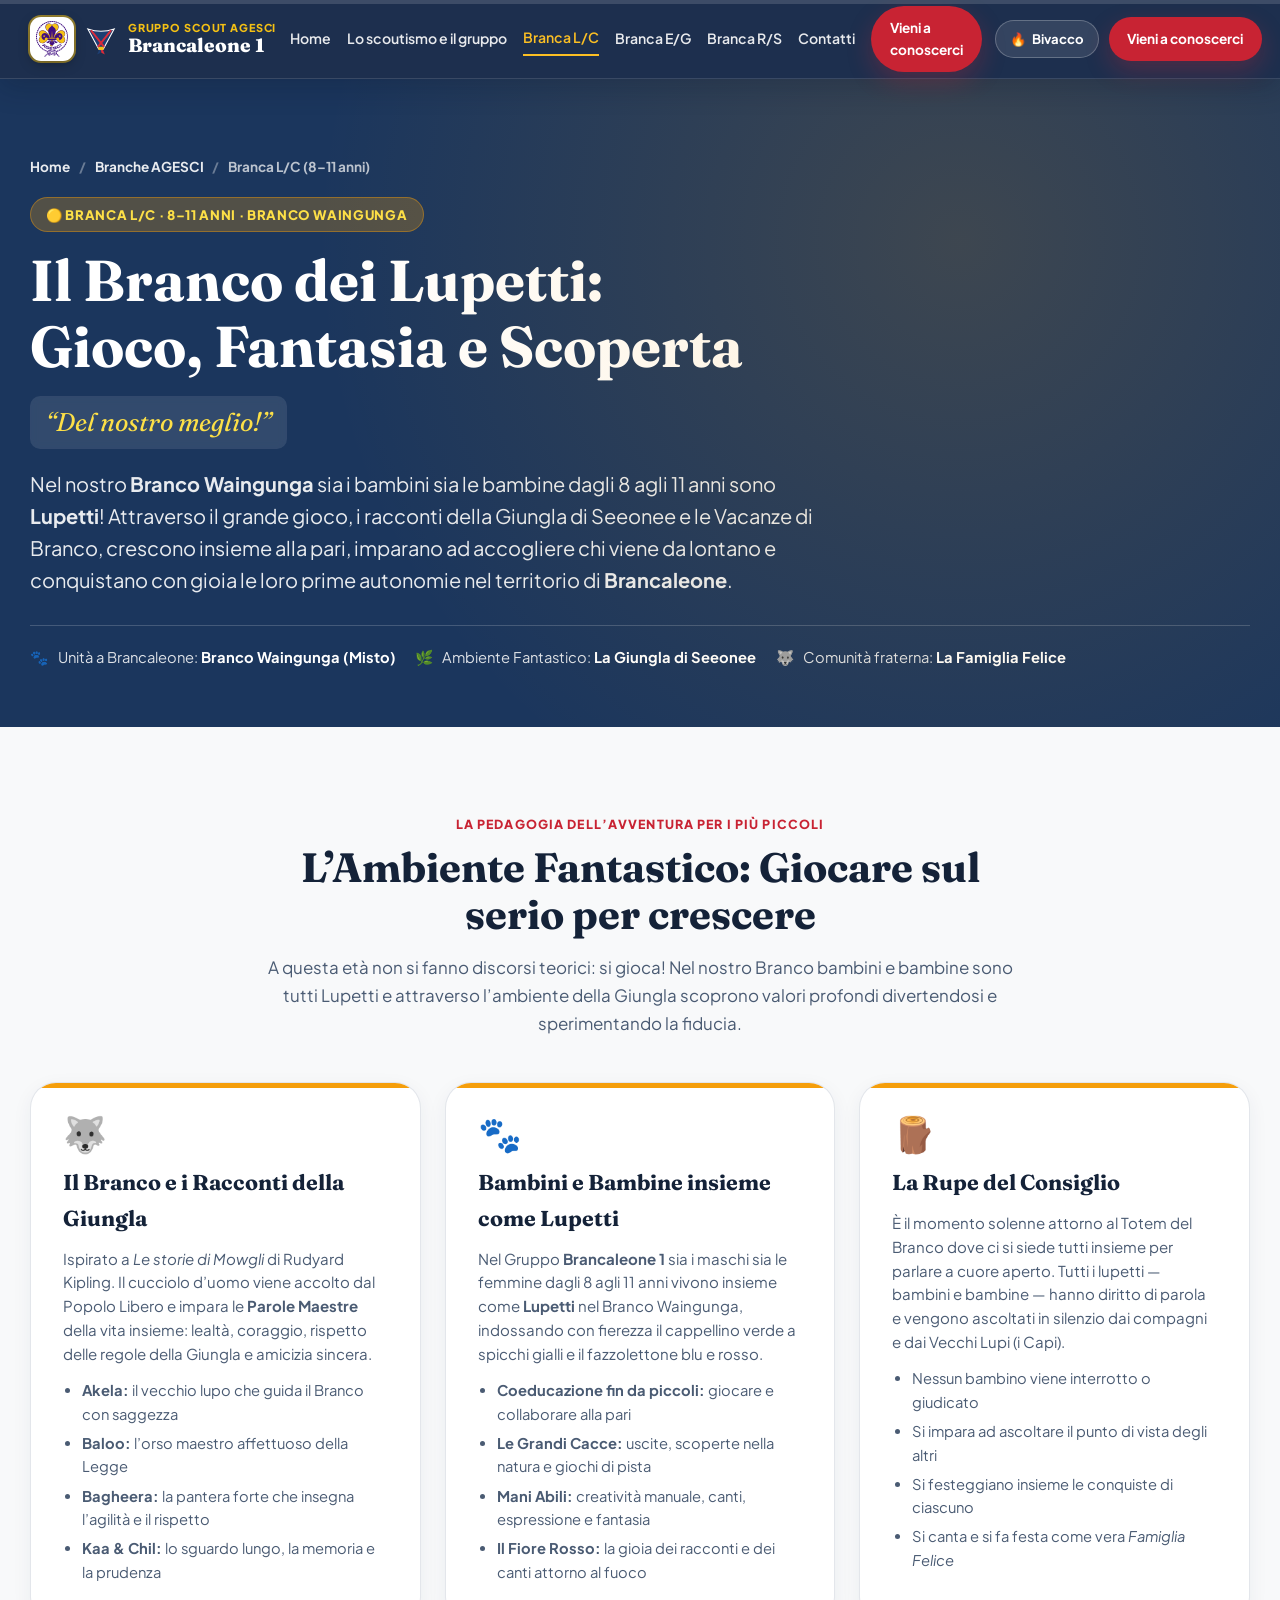
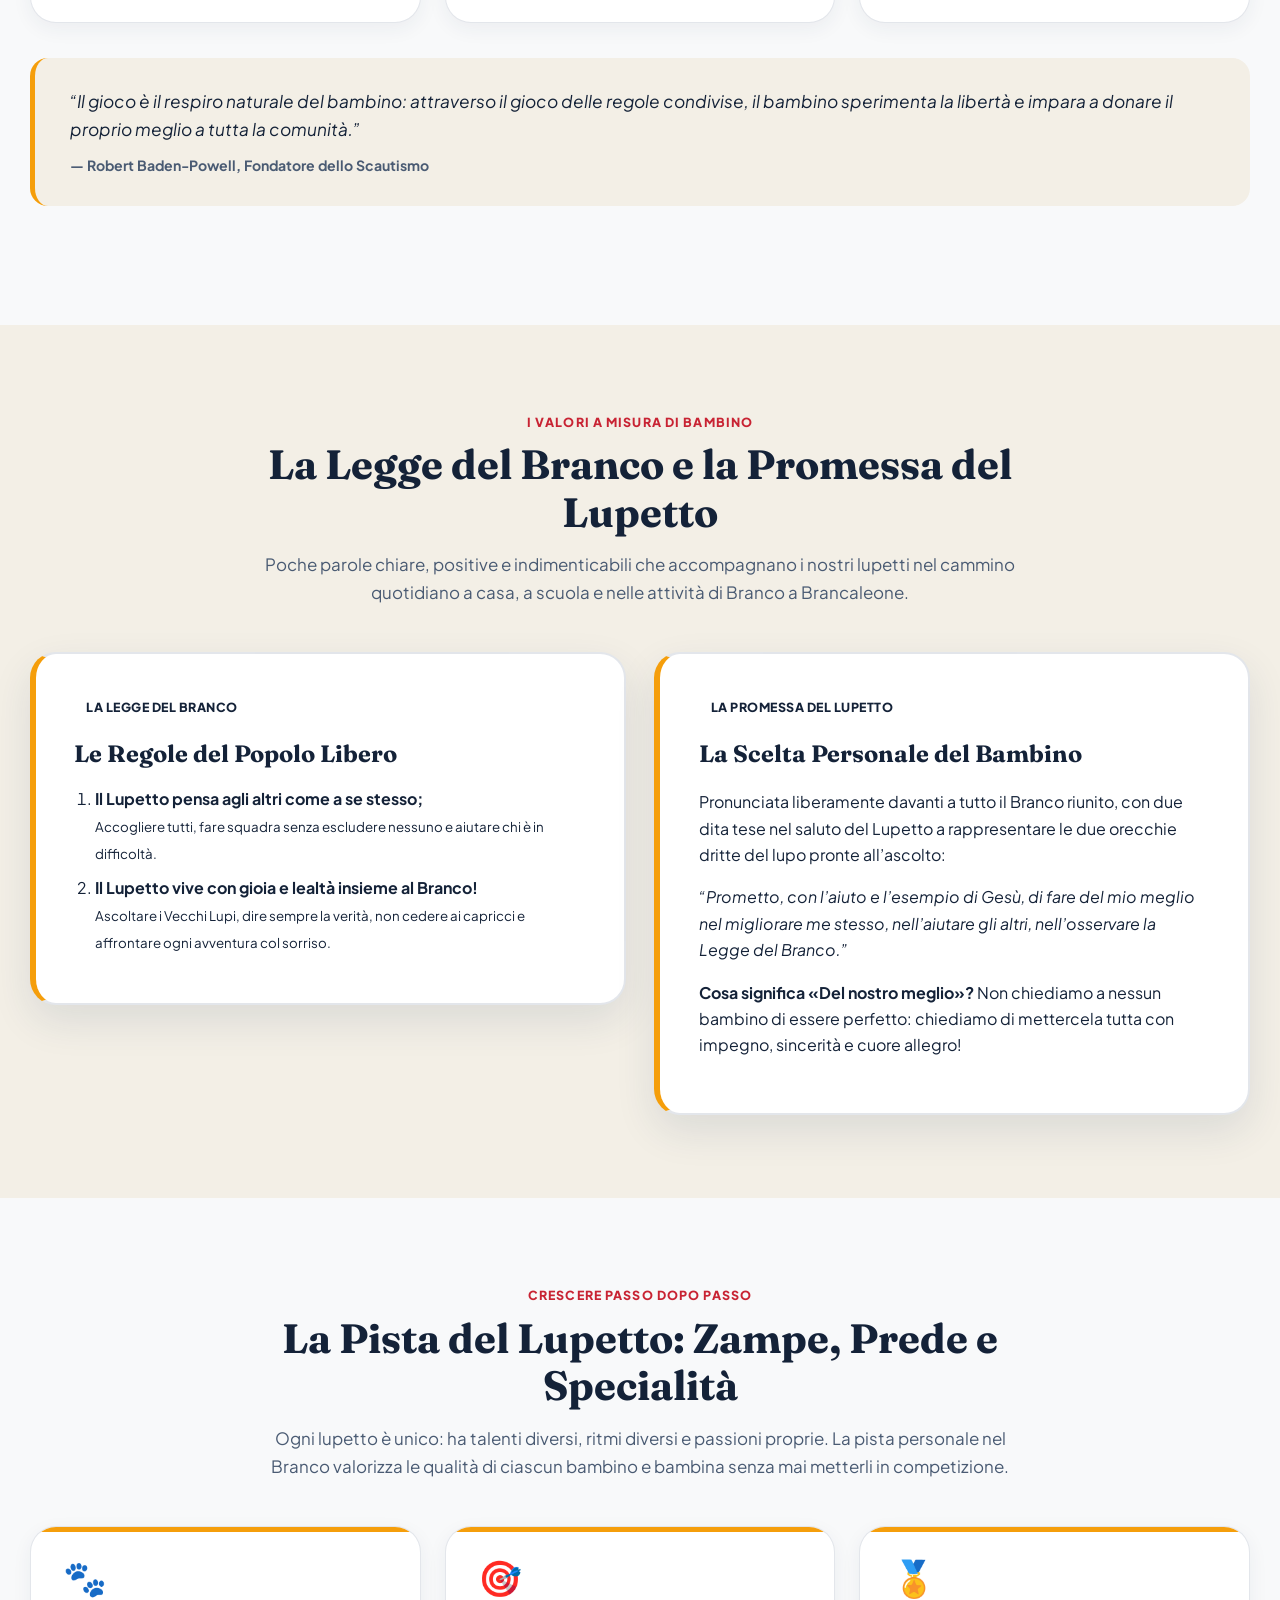
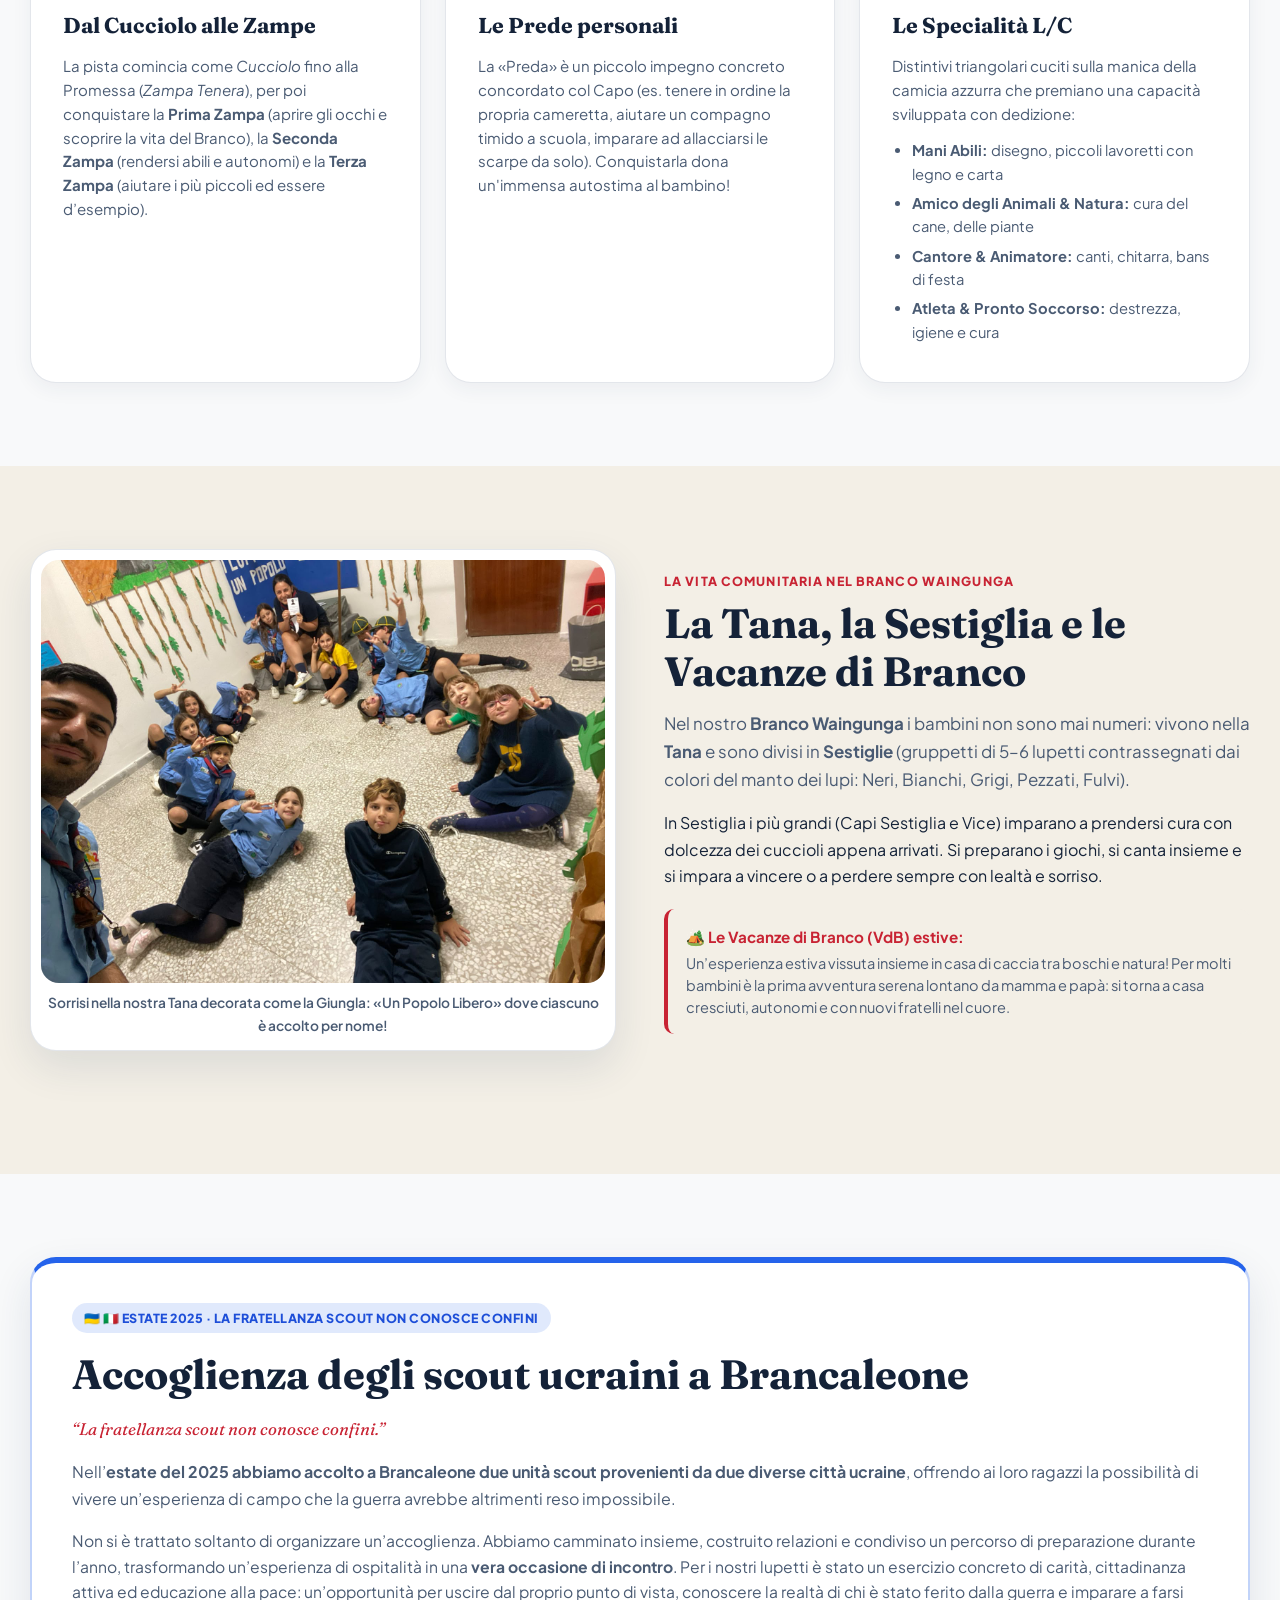
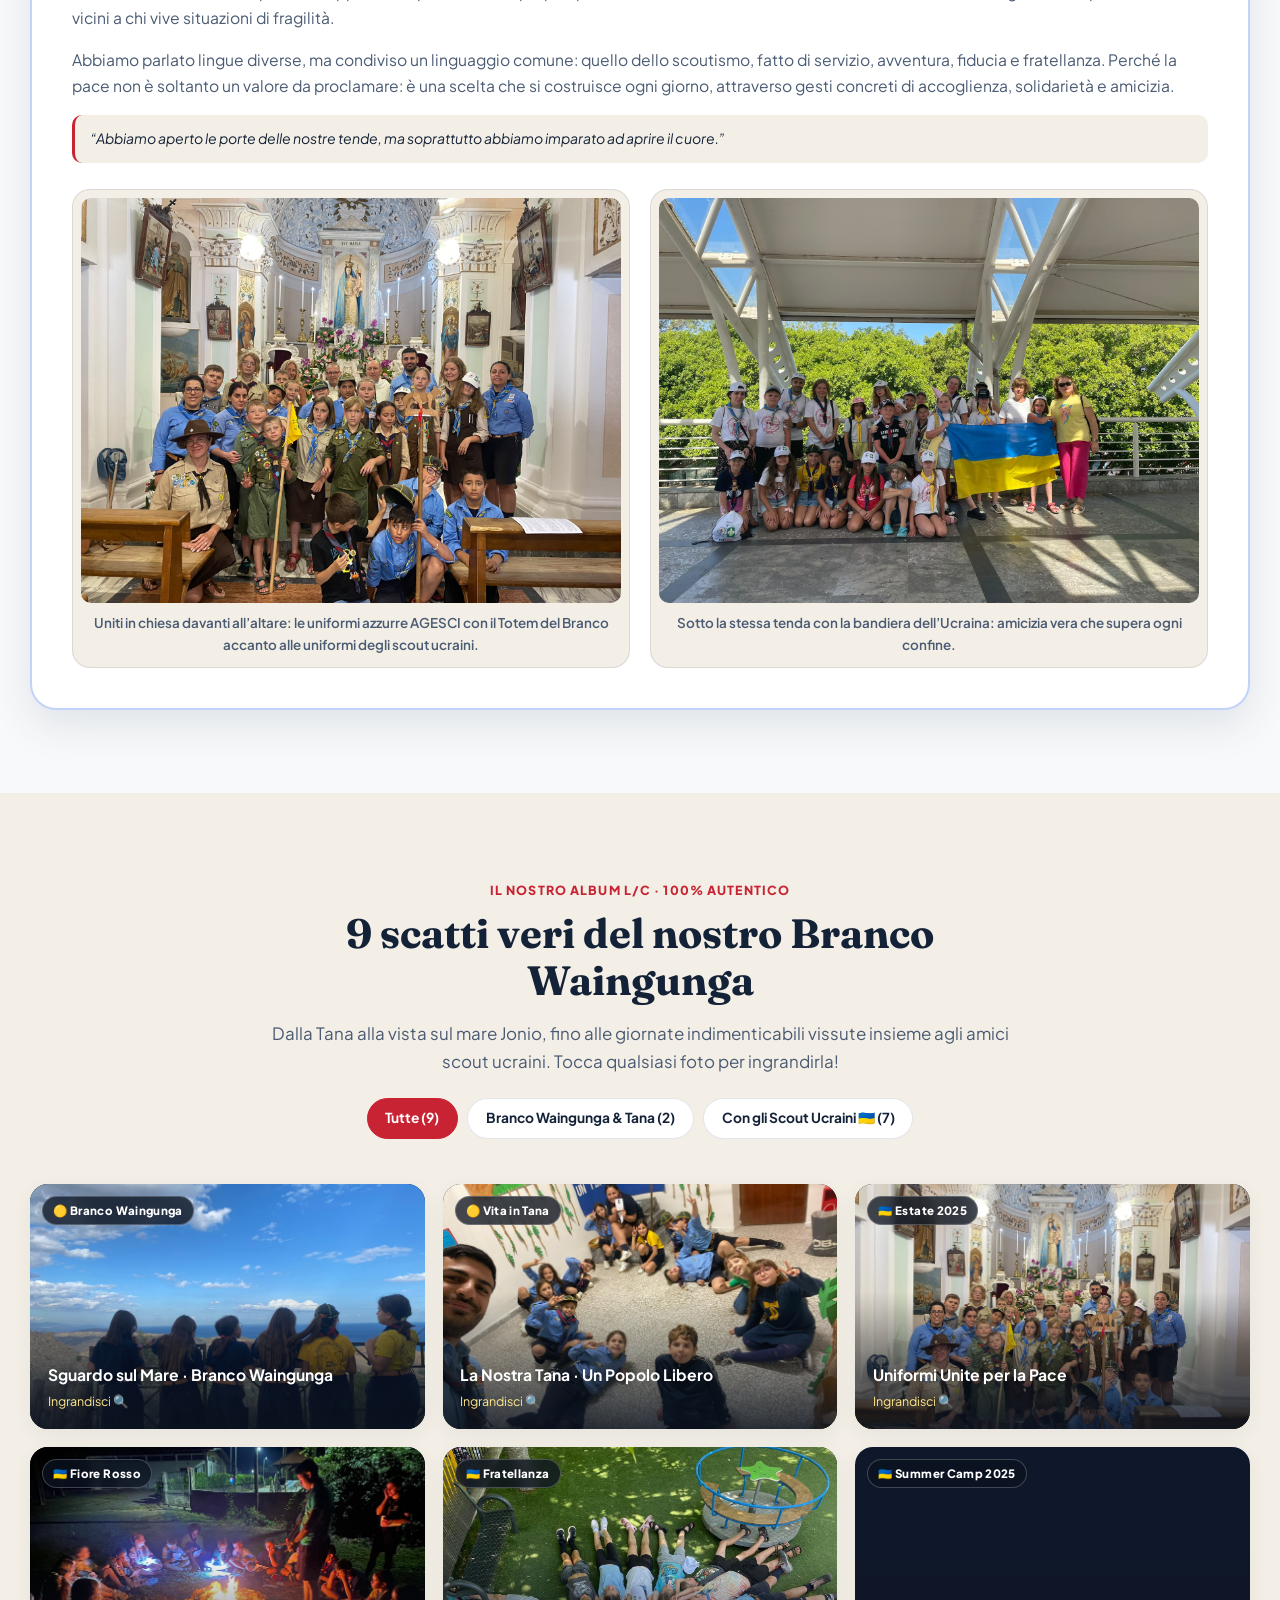
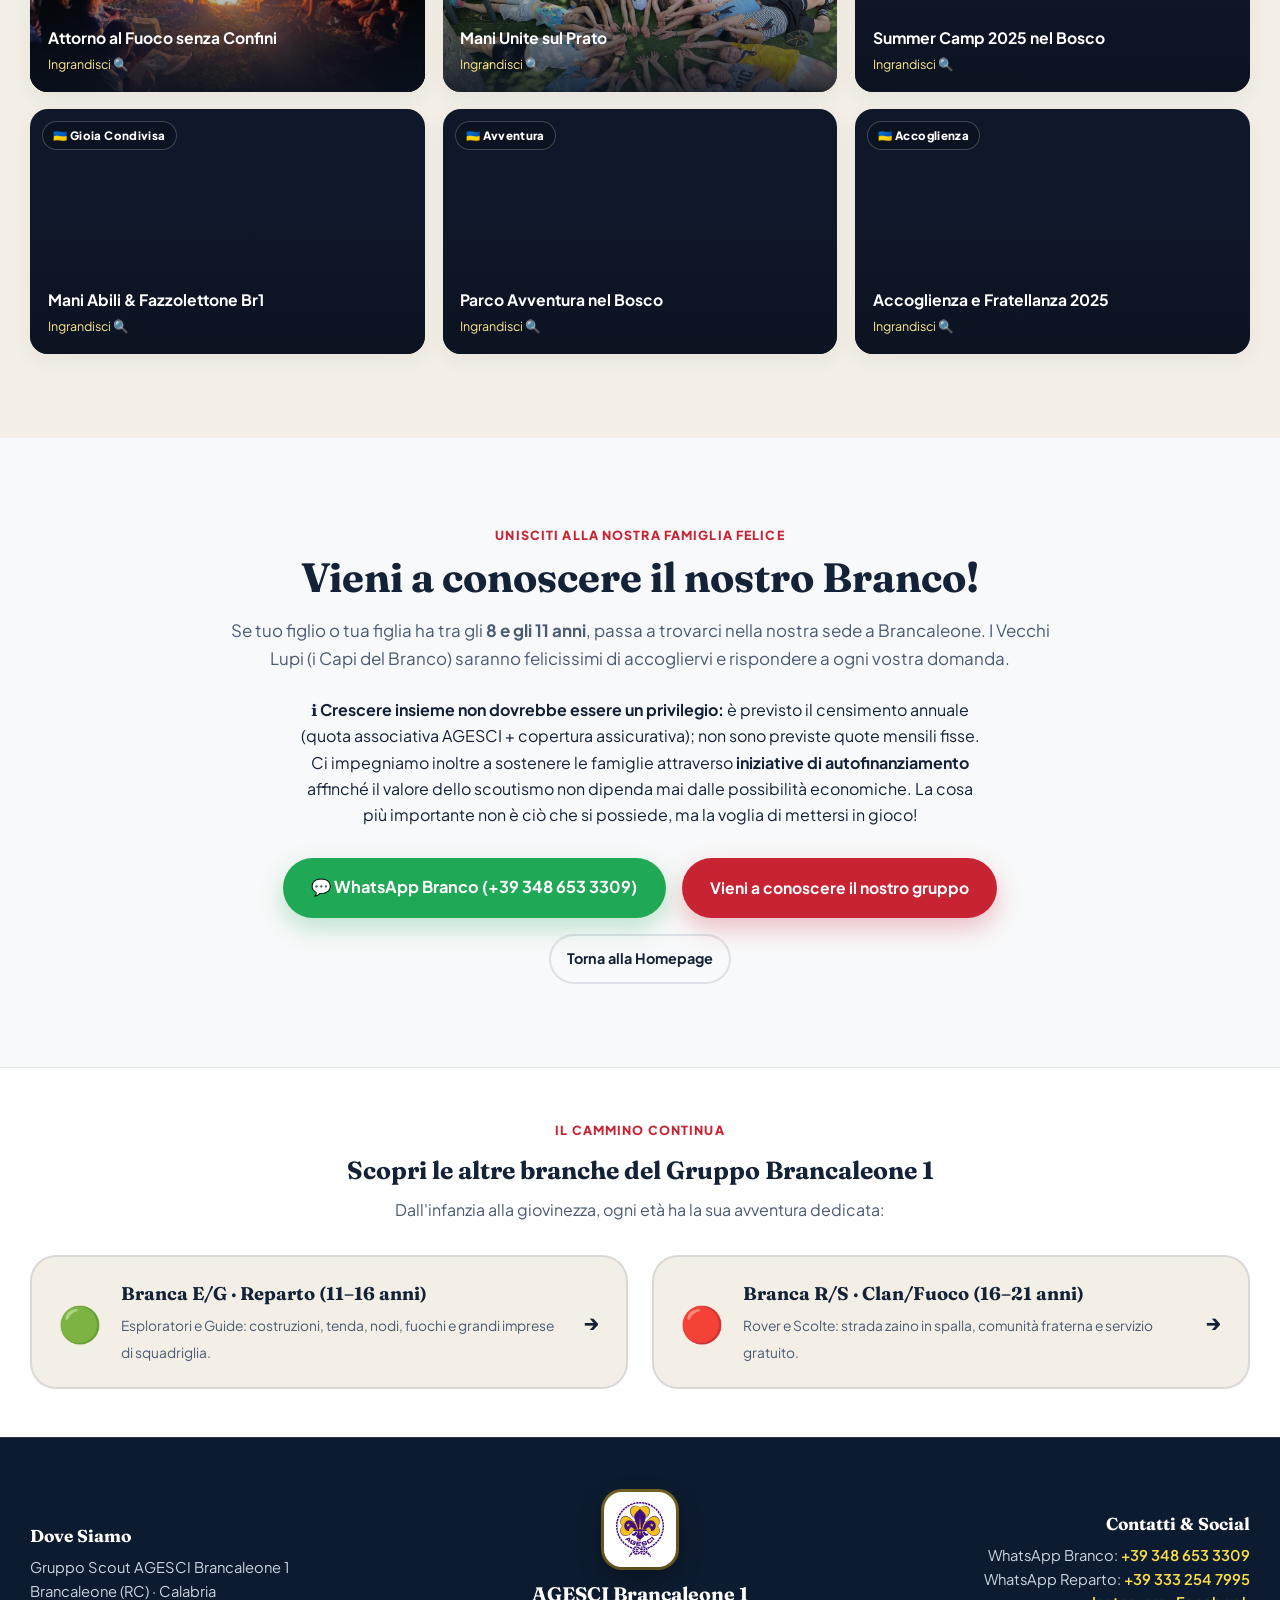
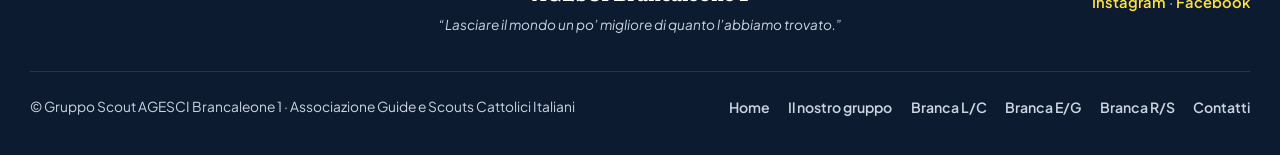
==== codice/branco.html @ 18c42fdb "Sito ufficiale Gruppo Scout AGESCI Brancaleone 1 (L/C, E/G, R/S)" ====
<!DOCTYPE html>
<html lang="it" data-theme="day">
<head>
  <meta charset="UTF-8" />
  <meta name="viewport" content="width=device-width, initial-scale=1.0" />
  <title>Il Branco Waingunga — Lupetti (8–11 anni) · AGESCI Brancaleone 1</title>
  <meta
    name="description"
    content="Scopri il Branco Waingunga del Gruppo Scout AGESCI Brancaleone 1: gioco, fantasia e vita di Branco per bambini e bambine dagli 8 agli 11 anni, tutti insieme come Lupetti. Del nostro meglio!"
  />
  <link rel="icon" type="image/svg+xml" href="AGESCI.svg" />

  <link rel="preconnect" href="https://fonts.googleapis.com" />
  <link rel="preconnect" href="https://fonts.gstatic.com" crossorigin />
  <link
    href="https://fonts.googleapis.com/css2?family=Caveat:wght@600;700&family=Fraunces:ital,opsz,wght@0,9..144,600;0,9..144,700;0,9..144,800;1,9..144,600&family=Plus+Jakarta+Sans:wght@400;500;600;700;800&display=swap"
    rel="stylesheet"
  />

  <link rel="stylesheet" href="styles.css" />
  <script defer src="app.js"></script>
</head>
<body>
  <!-- Barra di avanzamento corda -->
  <div class="scroll-rope" aria-hidden="true">
    <div class="scroll-rope__fill" id="scrollRopeFill"></div>
  </div>

  <a href="#contenuto-principale" class="skip-link">Salta al contenuto principale</a>

  <!-- Header Istituzionale -->
  <header class="site-header" id="top">
    <div class="container header-inner">
      <a href="index.html" class="brand" aria-label="Gruppo Scout AGESCI Brancaleone 1 - Torna alla Home">
        <span class="brand__emblem" aria-hidden="true">
          <img src="AGESCI.svg" alt="" width="38" height="43" />
        </span>
        <span class="brand__scarf" aria-hidden="true" title="Il fazzolettone blu e rosso di Brancaleone 1">
          <svg viewBox="0 0 44 44" width="34" height="34" fill="none">
            <path d="M5 9C16 12.8 28 12.8 39 9L25.2 34.5C23.8 37 20.2 37 18.8 34.5L5 9Z" fill="#1E3F73" stroke="#FFFFFF" stroke-width="1.4" />
            <path d="M9.5 11.5L25.5 31.5" stroke="#D92B3A" stroke-width="2.5" stroke-linecap="round" />
            <path d="M34.5 11.5L18.5 31.5" stroke="#D92B3A" stroke-width="2.5" stroke-linecap="round" />
            <rect x="18.5" y="32" width="7" height="4.2" rx="1.6" fill="#F5C114" />
            <path d="M19.5 36.2L17 42L21.5 39.8L22 36.2Z" fill="#1E3F73" />
            <path d="M24.5 36.2L27 42L22.5 39.8L22 36.2Z" fill="#D92B3A" />
          </svg>
        </span>
        <span class="brand__text">
          <span class="brand__eyebrow">Gruppo Scout AGESCI</span>
          <strong class="brand__name">Brancaleone 1</strong>
        </span>
      </a>

      <nav class="main-nav" id="mainNav" aria-label="Navigazione principale">
        <a href="index.html" class="nav-link">Home</a>
        <a href="index.html#chi-siamo" class="nav-link">Lo scoutismo e il gruppo</a>
        <a href="branco.html" class="nav-link nav-link--lc is-current" aria-current="page">Branca L/C</a>
        <a href="reparto.html" class="nav-link nav-link--eg">Branca E/G</a>
        <a href="clan.html" class="nav-link nav-link--rs">Branca R/S</a>
        <a href="index.html#contatti" class="nav-link">Contatti</a>
        <a href="index.html#contatti" class="btn btn--red btn--sm nav-cta-mobile">Vieni a conoscerci</a>
      </nav>

      <div class="header-actions">
        <button
          type="button"
          class="theme-toggle"
          id="themeToggle"
          aria-pressed="false"
          title="Cambia atmosfera tra Giorno al Campo e Sera al Bivacco"
        >
          <span class="theme-toggle__icon" id="themeIcon" aria-hidden="true">🔥</span>
          <span class="theme-toggle__label" id="themeLabel">Bivacco</span>
        </button>

        <a href="index.html#contatti" class="btn btn--red btn--sm hide-tablet">Vieni a conoscerci</a>

        <button
          type="button"
          class="menu-toggle"
          id="menuToggle"
          aria-expanded="false"
          aria-controls="mainNav"
          aria-label="Apri menu di navigazione"
        >
          <span></span>
          <span></span>
          <span></span>
        </button>
      </div>
    </div>
  </header>

  <main id="contenuto-principale">
    <!-- HERO DEDICATA BRANCA L/C (GIALLO) -->
    <section class="branch-hero branch-hero--lc">
      <div class="branch-hero__ambient" aria-hidden="true"></div>
      <div class="container">
        <nav class="branch-breadcrumb" aria-label="Percorso di navigazione">
          <a href="index.html">Home</a>
          <span class="branch-breadcrumb__sep">/</span>
          <a href="index.html#branche">Branche AGESCI</a>
          <span class="branch-breadcrumb__sep">/</span>
          <span aria-current="page">Branca L/C (8–11 anni)</span>
        </nav>

        <span class="branch-hero__badge">🟡 Branca L/C · 8–11 anni · Branco Waingunga</span>
        <h1 class="branch-hero__title">Il Branco dei Lupetti:<br />Gioco, Fantasia e Scoperta</h1>
        <div class="branch-hero__motto">“Del nostro meglio!”</div>

        <p class="branch-hero__lead">
          Nel nostro <strong>Branco Waingunga</strong> sia i bambini sia le bambine dagli 8 agli 11 anni sono
          <strong>Lupetti</strong>! Attraverso il grande gioco, i racconti della Giungla di Seeonee
          e le Vacanze di Branco, crescono insieme alla pari, imparano ad accogliere chi viene da lontano e conquistano con gioia le
          loro prime autonomie nel territorio di <strong>Brancaleone</strong>.
        </p>

        <div class="branch-hero__meta-strip">
          <div class="branch-hero__meta-item">
            <span>🐾</span>
            <span>Unità a Brancaleone: <strong>Branco Waingunga (Misto)</strong></span>
          </div>
          <div class="branch-hero__meta-item">
            <span>🌿</span>
            <span>Ambiente Fantastico: <strong>La Giungla di Seeonee</strong></span>
          </div>
          <div class="branch-hero__meta-item">
            <span>🐺</span>
            <span>Comunità fraterna: <strong>La Famiglia Felice</strong></span>
          </div>
        </div>
      </div>
    </section>

    <!-- 1. L'AMBIENTE FANTASTICO: LA GIUNGLA DEL BRANCO -->
    <section class="section">
      <div class="container">
        <div class="section-header reveal">
          <span class="section-kicker">La pedagogia dell’avventura per i più piccoli</span>
          <h2 class="section-title">L’Ambiente Fantastico: Giocare sul serio per crescere</h2>
          <p class="section-subtitle">
            A questa età non si fanno discorsi teorici: si gioca! Nel nostro Branco bambini e bambine sono tutti
            Lupetti e attraverso l’ambiente della Giungla scoprono valori profondi divertendosi e sperimentando la fiducia.
          </p>
        </div>

        <div class="branch-grid-3 reveal">
          <article class="branch-card branch-card--lc">
            <div class="branch-card__bar"></div>
            <div class="branch-card__icon" aria-hidden="true">🐺</div>
            <h3>Il Branco e i Racconti della Giungla</h3>
            <p>
              Ispirato a <em>Le storie di Mowgli</em> di Rudyard Kipling. Il cucciolo d’uomo viene
              accolto dal Popolo Libero e impara le <strong>Parole Maestre</strong> della vita insieme:
              lealtà, coraggio, rispetto delle regole della Giungla e amicizia sincera.
            </p>
            <ul>
              <li><strong>Akela:</strong> il vecchio lupo che guida il Branco con saggezza</li>
              <li><strong>Baloo:</strong> l’orso maestro affettuoso della Legge</li>
              <li><strong>Bagheera:</strong> la pantera forte che insegna l’agilità e il rispetto</li>
              <li><strong>Kaa &amp; Chil:</strong> lo sguardo lungo, la memoria e la prudenza</li>
            </ul>
          </article>

          <article class="branch-card branch-card--lc">
            <div class="branch-card__bar"></div>
            <div class="branch-card__icon" aria-hidden="true">🐾</div>
            <h3>Bambini e Bambine insieme come Lupetti</h3>
            <p>
              Nel Gruppo <strong>Brancaleone 1</strong> sia i maschi sia le femmine dagli 8 agli 11 anni vivono
              insieme come <strong>Lupetti</strong> nel Branco Waingunga, indossando con fierezza il cappellino
              verde a spicchi gialli e il fazzolettone blu e rosso.
            </p>
            <ul>
              <li><strong>Coeducazione fin da piccoli:</strong> giocare e collaborare alla pari</li>
              <li><strong>Le Grandi Cacce:</strong> uscite, scoperte nella natura e giochi di pista</li>
              <li><strong>Mani Abili:</strong> creatività manuale, canti, espressione e fantasia</li>
              <li><strong>Il Fiore Rosso:</strong> la gioia dei racconti e dei canti attorno al fuoco</li>
            </ul>
          </article>

          <article class="branch-card branch-card--lc">
            <div class="branch-card__bar"></div>
            <div class="branch-card__icon" aria-hidden="true">🪵</div>
            <h3>La Rupe del Consiglio</h3>
            <p>
              È il momento solenne attorno al Totem del Branco dove ci si siede tutti insieme per parlare a cuore aperto.
              Tutti i lupetti — bambini e bambine — hanno diritto di parola e vengono ascoltati in silenzio dai
              compagni e dai Vecchi Lupi (i Capi).
            </p>
            <ul>
              <li>Nessun bambino viene interrotto o giudicato</li>
              <li>Si impara ad ascoltare il punto di vista degli altri</li>
              <li>Si festeggiano insieme le conquiste di ciascuno</li>
              <li>Si canta e si fa festa come vera <em>Famiglia Felice</em></li>
            </ul>
          </article>
        </div>

        <blockquote class="branch-quote-card branch-quote-card--lc reveal">
          “Il gioco è il respiro naturale del bambino: attraverso il gioco delle regole condivise,
          il bambino sperimenta la libertà e impara a donare il proprio meglio a tutta la comunità.”
          <cite>— Robert Baden-Powell, Fondatore dello Scautismo</cite>
        </blockquote>
      </div>
    </section>

    <!-- 2. LEGGE E PROMESSA DEL LUPETTO -->
    <section class="section section--tinted">
      <div class="container">
        <div class="section-header reveal">
          <span class="section-kicker">I valori a misura di bambino</span>
          <h2 class="section-title">La Legge del Branco e la Promessa del Lupetto</h2>
          <p class="section-subtitle">
            Poche parole chiare, positive e indimenticabili che accompagnano i nostri lupetti nel cammino
            quotidiano a casa, a scuola e nelle attività di Branco a Brancaleone.
          </p>
        </div>

        <div class="branch-grid-2 reveal">
          <div class="branch-law-card branch-law-card--lc">
            <span class="branch-hub-card__tag">La Legge del Branco</span>
            <h3>Le Regole del Popolo Libero</h3>
            <ol>
              <li>
                <strong>Il Lupetto pensa agli altri come a se stesso;</strong><br />
                <small>Accogliere tutti, fare squadra senza escludere nessuno e aiutare chi è in difficoltà.</small>
              </li>
              <li>
                <strong>Il Lupetto vive con gioia e lealtà insieme al Branco!</strong><br />
                <small>Ascoltare i Vecchi Lupi, dire sempre la verità, non cedere ai capricci e affrontare ogni avventura col sorriso.</small>
              </li>
            </ol>
          </div>

          <div class="branch-law-card branch-law-card--lc">
            <span class="branch-hub-card__tag">La Promessa del Lupetto</span>
            <h3>La Scelta Personale del Bambino</h3>
            <p>
              Pronunciata liberamente davanti a tutto il Branco riunito, con due dita tese nel saluto
              del Lupetto a rappresentare le due orecchie dritte del lupo pronte all’ascolto:
            </p>
            <p>
              <em>
                “Prometto, con l’aiuto e l’esempio di Gesù, di fare del mio meglio nel migliorare me stesso,
                nell’aiutare gli altri, nell’osservare la Legge del Branco.”
              </em>
            </p>
            <p>
              <strong>Cosa significa «Del nostro meglio»?</strong> Non chiediamo a nessun bambino di
              essere perfetto: chiediamo di mettercela tutta con impegno, sincerità e cuore allegro!
            </p>
          </div>
        </div>
      </div>
    </section>

    <!-- 3. PROGRESSIONE PERSONALE E SPECIALITÀ -->
    <section class="section">
      <div class="container">
        <div class="section-header reveal">
          <span class="section-kicker">Crescere passo dopo passo</span>
          <h2 class="section-title">La Pista del Lupetto: Zampe, Prede e Specialità</h2>
          <p class="section-subtitle">
            Ogni lupetto è unico: ha talenti diversi, ritmi diversi e passioni proprie. La pista personale
            nel Branco valorizza le qualità di ciascun bambino e bambina senza mai metterli in competizione.
          </p>
        </div>

        <div class="branch-grid-3 reveal">
          <article class="branch-card branch-card--lc">
            <div class="branch-card__bar"></div>
            <div class="branch-card__icon" aria-hidden="true">🐾</div>
            <h3>Dal Cucciolo alle Zampe</h3>
            <p>
              La pista comincia come <em>Cucciolo</em> fino alla Promessa (<em>Zampa Tenera</em>), per poi conquistare la
              <strong>Prima Zampa</strong> (aprire gli occhi e scoprire la vita del Branco), la <strong>Seconda Zampa</strong>
              (rendersi abili e autonomi) e la <strong>Terza Zampa</strong> (aiutare i più piccoli ed essere d’esempio).
            </p>
          </article>

          <article class="branch-card branch-card--lc">
            <div class="branch-card__bar"></div>
            <div class="branch-card__icon" aria-hidden="true">🎯</div>
            <h3>Le Prede personali</h3>
            <p>
              La «Preda» è un piccolo impegno concreto concordato col Capo (es. tenere in ordine la propria
              cameretta, aiutare un compagno timido a scuola, imparare ad allacciarsi le scarpe da solo).
              Conquistarla dona un'immensa autostima al bambino!
            </p>
          </article>

          <article class="branch-card branch-card--lc">
            <div class="branch-card__bar"></div>
            <div class="branch-card__icon" aria-hidden="true">🏅</div>
            <h3>Le Specialità L/C</h3>
            <p>
              Distintivi triangolari cuciti sulla manica della camicia azzurra che premiano una capacità
              sviluppata con dedizione:
            </p>
            <ul>
              <li><strong>Mani Abili:</strong> disegno, piccoli lavoretti con legno e carta</li>
              <li><strong>Amico degli Animali &amp; Natura:</strong> cura del cane, delle piante</li>
              <li><strong>Cantore &amp; Animatore:</strong> canti, chitarra, bans di festa</li>
              <li><strong>Atleta &amp; Pronto Soccorso:</strong> destrezza, igiene e cura</li>
            </ul>
          </article>
        </div>
      </div>
    </section>

    <!-- 4. VITA INSIEME: LA TANA, LA SESTIGLIA E LE VACANZE DI BRANCO -->
    <section class="section section--tinted">
      <div class="container">
        <div class="stereotipi-intro-grid reveal">
          <figure class="stereotipi-banner-photo">
            <img
              src="../branco info/WhatsApp Image 2026-11-01 at 11.05.29 PM (4).jpeg"
              alt="I Lupetti e i Vecchi Lupi del Branco Waingunga nella Tana decorata con lo striscione Un Popolo Libero"
              width="1600"
              height="1200"
              loading="lazy"
              decoding="async"
            />
            <figcaption>Sorrisi nella nostra Tana decorata come la Giungla: «Un Popolo Libero» dove ciascuno è accolto per nome!</figcaption>
          </figure>

          <div>
            <span class="section-kicker">La vita comunitaria nel Branco Waingunga</span>
            <h2 class="section-title" style="text-align: left">La Tana, la Sestiglia e le Vacanze di Branco</h2>
            <p class="section-subtitle" style="text-align: left">
              Nel nostro <strong>Branco Waingunga</strong> i bambini non sono mai numeri: vivono nella <strong>Tana</strong>
              e sono divisi in <strong>Sestiglie</strong> (gruppetti di 5–6 lupetti contrassegnati dai colori del manto dei lupi:
              Neri, Bianchi, Grigi, Pezzati, Fulvi).
            </p>
            <p>
              In Sestiglia i più grandi (Capi Sestiglia e Vice) imparano a prendersi cura con dolcezza dei cuccioli
              appena arrivati. Si preparano i giochi, si canta insieme e si impara a vincere o a perdere sempre con lealtà e sorriso.
            </p>
            <div class="odoo-myth-box" style="margin-top: 1.2rem">
              <strong class="odoo-myth-box__myth">🏕️ Le Vacanze di Branco (VdB) estive:</strong>
              <p>
                Un’esperienza estiva vissuta insieme in casa di caccia tra boschi e natura! Per molti bambini
                è la prima avventura serena lontano da mamma e papà: si torna a casa cresciuti, autonomi e con nuovi fratelli nel cuore.
              </p>
            </div>
          </div>
        </div>
      </div>
    </section>

    <!-- 5. ESTATE 2025: L'ACCOGLIENZA DEGLI SCOUT UCRAINI (ESCLUSIVA NELLA PAGINA DEL BRANCO) -->
    <section class="section" id="ospitalita-ucraina">
      <div class="container">
        <div class="ukraine-feature-box reveal">
          <span class="branch-hub-card__tag" style="background: rgba(37, 99, 235, 0.14); color: #1d4ed8;">
            🇺🇦 🇮🇹 Estate 2025 · La fratellanza scout non conosce confini
          </span>
          <h2 class="section-title" style="text-align: left; margin-top: 0.4rem;">
            Accoglienza degli scout ucraini a Brancaleone
          </h2>
          <p class="experience-card__lead" style="margin-bottom: 1rem;">
            “La fratellanza scout non conosce confini.”
          </p>
          <p style="font-size: 1rem; line-height: 1.65; color: var(--text-muted); margin-bottom: 0.9rem;">
            Nell’<strong>estate del 2025 abbiamo accolto a Brancaleone due unità scout provenienti da due diverse città ucraine</strong>,
            offrendo ai loro ragazzi la possibilità di vivere un’esperienza di campo che la guerra avrebbe altrimenti reso impossibile.
          </p>
          <p style="font-size: 0.98rem; line-height: 1.65; color: var(--text-muted); margin-bottom: 0.9rem;">
            Non si è trattato soltanto di organizzare un’accoglienza. Abbiamo camminato insieme, costruito relazioni e condiviso un
            percorso di preparazione durante l’anno, trasformando un’esperienza di ospitalità in una <strong>vera occasione di incontro</strong>.
            Per i nostri lupetti è stato un esercizio concreto di carità, cittadinanza attiva ed educazione alla pace: un’opportunità
            per uscire dal proprio punto di vista, conoscere la realtà di chi è stato ferito dalla guerra e imparare a farsi vicini
            a chi vive situazioni di fragilità.
          </p>
          <p style="font-size: 0.98rem; line-height: 1.65; color: var(--text-muted); margin-bottom: 1rem;">
            Abbiamo parlato lingue diverse, ma condiviso un linguaggio comune: quello dello scoutismo, fatto di servizio, avventura,
            fiducia e fratellanza. Perché la pace non è soltanto un valore da proclamare: è una scelta che si costruisce ogni giorno,
            attraverso gesti concreti di accoglienza, solidarietà e amicizia.
          </p>
          <div class="experience-card__quote" style="margin-bottom: 0.4rem;">
            “Abbiamo aperto le porte delle nostre tende, ma soprattutto abbiamo imparato ad aprire il cuore.”
          </div>

          <div class="ukraine-photos-duo">
            <figure>
              <img
                src="../branco info/WhatsApp Image 2026-11-01 at 11.05.29 PM (1).jpeg"
                alt="Lupetti AGESCI Brancaleone 1 col Totem del Branco accanto agli scout ucraini in uniforme davanti all'altare"
                width="1600"
                height="1200"
                loading="lazy"
                decoding="async"
              />
              <figcaption>Uniti in chiesa davanti all’altare: le uniformi azzurre AGESCI con il Totem del Branco accanto alle uniformi degli scout ucraini.</figcaption>
            </figure>
            <figure>
              <img
                src="../branco info/WhatsApp Image 2026-11-01 at 11.05.29 PM (3).jpeg"
                alt="Foto di gruppo estiva dei Lupetti di Brancaleone 1 con i ragazzi ucraini e la bandiera dell'Ucraina"
                width="1600"
                height="1200"
                loading="lazy"
                decoding="async"
              />
              <figcaption>Sotto la stessa tenda con la bandiera dell’Ucraina: amicizia vera che supera ogni confine.</figcaption>
            </figure>
          </div>
        </div>
      </div>
    </section>

    <!-- 6. GALLERIA FOTOGRAFICA COMPLETA DEL BRANCO L/C (TUTTE LE 9 FOTO REALI) -->
    <section class="section section--tinted" id="galleria-branco">
      <div class="container">
        <div class="section-header reveal">
          <span class="section-kicker">Il nostro album L/C · 100% autentico</span>
          <h2 class="section-title">9 scatti veri del nostro Branco Waingunga</h2>
          <p class="section-subtitle">
            Dalla Tana alla vista sul mare Jonio, fino alle giornate indimenticabili vissute insieme agli amici scout ucraini. Tocca qualsiasi foto per ingrandirla!
          </p>
          <div class="gallery-filters" role="group" aria-label="Filtra le foto del Branco">
            <button type="button" class="filter-chip is-active" data-filter="all">Tutte (9)</button>
            <button type="button" class="filter-chip" data-filter="tana">Branco Waingunga &amp; Tana (2)</button>
            <button type="button" class="filter-chip" data-filter="ucraina">Con gli Scout Ucraini 🇺🇦 (7)</button>
          </div>
        </div>

        <div class="photo-gallery photo-gallery--branch">
          <figure class="gallery-item reveal" data-category="tana">
            <button
              type="button"
              class="gallery-item__btn"
              data-title="Branco Waingunga davanti al Mare Jonio"
              data-desc="Le lupette con la maglietta gialla del Branco Waingunga (Famiglia Felice · Brancaleone 1) affacciate sull’azzurro del nostro mare."
            >
              <span class="gallery-item__tag">🟡 Branco Waingunga</span>
              <img src="../branco info/WhatsApp Image 2026-11-01 at 11.05.29 PM (5).jpeg" alt="Lupette con maglietta gialla Branco Waingunga affacciate sul mare Jonio" width="1600" height="1200" loading="lazy" decoding="async" />
              <span class="gallery-item__overlay"><strong>Sguardo sul Mare · Branco Waingunga</strong><small>Ingrandisci 🔍</small></span>
            </button>
          </figure>

          <figure class="gallery-item reveal" data-category="tana">
            <button
              type="button"
              class="gallery-item__btn"
              data-title="Nella Tana del Branco: «Un Popolo Libero»"
              data-desc="I Lupetti e i Vecchi Lupi riuniti con gioia nella Tana di Brancaleone 1 tra le decorazioni della Giungla."
            >
              <span class="gallery-item__tag">🟡 Vita in Tana</span>
              <img src="../branco info/WhatsApp Image 2026-11-01 at 11.05.29 PM (4).jpeg" alt="Selfie dei Lupetti e Vecchi Lupi nella Tana Un Popolo Libero" width="1600" height="1200" loading="lazy" decoding="async" />
              <span class="gallery-item__overlay"><strong>La Nostra Tana · Un Popolo Libero</strong><small>Ingrandisci 🔍</small></span>
            </button>
          </figure>

          <figure class="gallery-item reveal" data-category="ucraina">
            <button
              type="button"
              class="gallery-item__btn"
              data-title="In Chiesa con gli Scout Ucraini e il Totem del Branco"
              data-desc="Estate 2025: i Lupetti di Brancaleone 1 e gli scout ucraini nelle rispettive uniformi riuniti in preghiera per la pace."
            >
              <span class="gallery-item__tag">🇺🇦 Estate 2025</span>
              <img src="../branco info/WhatsApp Image 2026-11-01 at 11.05.29 PM (1).jpeg" alt="Lupetti Brancaleone 1 e scout ucraini in uniforme davanti all'altare" width="1600" height="1200" loading="lazy" decoding="async" />
              <span class="gallery-item__overlay"><strong>Uniformi Unite per la Pace</strong><small>Ingrandisci 🔍</small></span>
            </button>
          </figure>

          <figure class="gallery-item reveal" data-category="ucraina">
            <button
              type="button"
              class="gallery-item__btn"
              data-title="Il Fiore Rosso Serale con gli Amici Ucraini"
              data-desc="Attorno al fuoco serale delimitato dalle pietre: fazzolettoni italiani e ucraini e la tradizionale camicia ricamata vyshyvanka."
            >
              <span class="gallery-item__tag">🇺🇦 Fiore Rosso</span>
              <img src="../branco info/WhatsApp Image 2026-11-01 at 11.05.28 PM.jpeg" alt="Fuoco serale nel cerchio di pietre con lupetti e ragazzi ucraini" width="1600" height="1200" loading="lazy" decoding="async" />
              <span class="gallery-item__overlay"><strong>Attorno al Fuoco senza Confini</strong><small>Ingrandisci 🔍</small></span>
            </button>
          </figure>

          <figure class="gallery-item reveal" data-category="ucraina">
            <button
              type="button"
              class="gallery-item__btn"
              data-title="Mani Unite per la Pace sul Prato"
              data-desc="Sdraiati sull’erba tenendosi per mano al centro: fazzolettoni di colori e città diverse diventano una sola grande famiglia."
            >
              <span class="gallery-item__tag">🇺🇦 Fratellanza</span>
              <img src="../branco info/WhatsApp Image 2026-11-01 at 11.05.28 PM (1).jpeg" alt="Lupetti e scout ucraini sdraiati sul prato che si tengono per mano" width="1200" height="1600" loading="lazy" decoding="async" />
              <span class="gallery-item__overlay"><strong>Mani Unite sul Prato</strong><small>Ingrandisci 🔍</small></span>
            </button>
          </figure>

          <figure class="gallery-item reveal" data-category="ucraina">
            <button
              type="button"
              class="gallery-item__btn"
              data-title="Summer Camp 2025 nei Boschi"
              data-desc="Tutti insieme sulla scalinata immersa nel verde con le magliette commemorative del campo estivo condiviso."
            >
              <span class="gallery-item__tag">🇺🇦 Summer Camp 2025</span>
              <img src="../branco info/WhatsApp Image 2026-11-01 at 11.05.28 PM (2).jpeg" alt="Grande foto di gruppo Summer Camp 2025 sulla scalinata nel bosco" width="1600" height="1200" loading="lazy" decoding="async" />
              <span class="gallery-item__overlay"><strong>Summer Camp 2025 nel Bosco</strong><small>Ingrandisci 🔍</small></span>
            </button>
          </figure>

          <figure class="gallery-item reveal" data-category="ucraina">
            <button
              type="button"
              class="gallery-item__btn"
              data-title="Mani in Pasta e Scambio del Fazzolettone"
              data-desc="Un giovane amico ucraino indossa con gioia il fazzolettone blu e rosso di Brancaleone 1 durante il laboratorio di cucina al campo."
            >
              <span class="gallery-item__tag">🇺🇦 Gioia Condivisa</span>
              <img src="../branco info/WhatsApp Image 2026-11-01 at 11.05.29 PM (2).jpeg" alt="Ragazzo ucraino sorridente col fazzolettone blu e rosso di Brancaleone 1 e le mani infarinate" width="1200" height="1600" loading="lazy" decoding="async" />
              <span class="gallery-item__overlay"><strong>Mani Abili &amp; Fazzolettone Br1</strong><small>Ingrandisci 🔍</small></span>
            </button>
          </figure>

          <figure class="gallery-item reveal" data-category="ucraina">
            <button
              type="button"
              class="gallery-item__btn"
              data-title="Avventura tra gli Alberi col Caschetto"
              data-desc="Pronti con imbraghi e caschetti per affrontare i percorsi sospesi nel parco avventura insieme ai compagni ucraini."
            >
              <span class="gallery-item__tag">🇺🇦 Avventura</span>
              <img src="../branco info/WhatsApp Image 2026-11-01 at 11.05.29 PM.jpeg" alt="Lupetti e amici ucraini con caschetti e imbraghi al parco avventura nel bosco" width="1200" height="1600" loading="lazy" decoding="async" />
              <span class="gallery-item__overlay"><strong>Parco Avventura nel Bosco</strong><small>Ingrandisci 🔍</small></span>
            </button>
          </figure>

          <figure class="gallery-item reveal" data-category="ucraina">
            <button
              type="button"
              class="gallery-item__btn"
              data-title="Uniti attorno alla Bandiera dell’Ucraina"
              data-desc="L’abbraccio di tutto il campo estivo 2025 a Brancaleone: amicizia vera che supera ogni confine."
            >
              <span class="gallery-item__tag">🇺🇦 Accoglienza</span>
              <img src="../branco info/WhatsApp Image 2026-11-01 at 11.05.29 PM (3).jpeg" alt="Gruppo riunito con la bandiera blu e gialla dell'Ucraina al campo estivo" width="1600" height="1200" loading="lazy" decoding="async" />
              <span class="gallery-item__overlay"><strong>Accoglienza e Fratellanza 2025</strong><small>Ingrandisci 🔍</small></span>
            </button>
          </figure>
        </div>
      </div>
    </section>

    <!-- 7. COME PARTECIPARE & TRASPARENZA COSTI -->
    <section class="section">
      <div class="container" style="max-width: 820px; text-align: center">
        <div class="reveal">
          <span class="section-kicker">Unisciti alla nostra Famiglia Felice</span>
          <h2 class="section-title">Vieni a conoscere il nostro Branco!</h2>
          <p class="section-subtitle" style="margin-inline: auto">
            Se tuo figlio o tua figlia ha tra gli <strong>8 e gli 11 anni</strong>, passa a trovarci nella
            nostra sede a Brancaleone. I Vecchi Lupi (i Capi del Branco) saranno felicissimi di accogliervi e
            rispondere a ogni vostra domanda.
          </p>

          <p class="cost-note" style="max-width: 680px; margin: 1.5rem auto">
            <span aria-hidden="true">ℹ️</span>
            <span>
              <strong>Crescere insieme non dovrebbe essere un privilegio:</strong> è previsto il censimento annuale
              (quota associativa AGESCI + copertura assicurativa); non sono previste quote mensili fisse. Ci impegniamo
              inoltre a sostenere le famiglie attraverso <strong>iniziative di autofinanziamento</strong> affinché il valore
              dello scoutismo non dipenda mai dalle possibilità economiche. La cosa più importante non è ciò che si possiede,
              ma la voglia di mettersi in gioco!
            </span>
          </p>

          <div style="display: flex; gap: 1rem; justify-content: center; flex-wrap: wrap; margin-top: 1.8rem">
            <a
              href="https://wa.me/393486533309?text=Ciao%20Capi%20del%20Branco%20Waingunga%20(AGESCI%20Brancaleone%201)!%20Vorrei%20avere%20informazioni%20per%20il%20Branco."
              class="btn btn--whatsapp btn--lg"
              target="_blank"
              rel="noopener noreferrer"
            >💬 WhatsApp Branco (+39 348 653 3309)</a>
            <a href="index.html#contatti" class="btn btn--red btn--lg">Vieni a conoscere il nostro gruppo</a>
            <a href="index.html" class="btn btn--outline btn--lg">Torna alla Homepage</a>
          </div>
        </div>
      </div>
    </section>

    <!-- 6. STRISCIA DI NAVIGAZIONE INCROCIATA TRA BRANCHE -->
    <section class="branch-nav-strip">
      <div class="container">
        <div class="branch-nav-strip__header reveal">
          <span class="section-kicker">Il cammino continua</span>
          <h3>Scopri le altre branche del Gruppo Brancaleone 1</h3>
          <p>Dall'infanzia alla giovinezza, ogni età ha la sua avventura dedicata:</p>
        </div>

        <div class="branch-nav-strip__grid reveal">
          <a href="reparto.html" class="branch-nav-strip__card branch-nav-strip__card--eg">
            <span class="branch-nav-strip__icon" aria-hidden="true">🟢</span>
            <div class="branch-nav-strip__body">
              <strong>Branca E/G · Reparto (11–16 anni)</strong>
              <span>Esploratori e Guide: costruzioni, tenda, nodi, fuochi e grandi imprese di squadriglia.</span>
            </div>
            <span class="branch-nav-strip__arrow" aria-hidden="true">→</span>
          </a>

          <a href="clan.html" class="branch-nav-strip__card branch-nav-strip__card--rs">
            <span class="branch-nav-strip__icon" aria-hidden="true">🔴</span>
            <div class="branch-nav-strip__body">
              <strong>Branca R/S · Clan/Fuoco (16–21 anni)</strong>
              <span>Rover e Scolte: strada zaino in spalla, comunità fraterna e servizio gratuito.</span>
            </div>
            <span class="branch-nav-strip__arrow" aria-hidden="true">→</span>
          </a>
        </div>
      </div>
    </section>
  </main>

  <!-- Footer Istituzionale -->
  <footer class="site-footer">
    <div class="container">
      <div class="footer-top">
        <div class="footer-col">
          <strong>Dove Siamo</strong>
          <p>Gruppo Scout AGESCI Brancaleone 1<br />Brancaleone (RC) · Calabria</p>
        </div>

        <div class="footer-logo-center">
          <span class="footer-emblem-wrap">
            <img src="AGESCI.svg" alt="Emblema ufficiale AGESCI" width="52" height="60" loading="lazy" />
          </span>
          <strong>AGESCI Brancaleone 1</strong>
          <span>“Lasciare il mondo un po’ migliore di quanto l’abbiamo trovato.”</span>
        </div>

        <div class="footer-col footer-col--right">
          <strong>Contatti &amp; Social</strong>
          <p>
            WhatsApp Branco: <a href="https://wa.me/393486533309" target="_blank" rel="noopener noreferrer">+39 348 653 3309</a><br />
            WhatsApp Reparto: <a href="https://wa.me/393332547995" target="_blank" rel="noopener noreferrer">+39 333 254 7995</a><br />
            <a href="https://www.instagram.com/agescibrancaleone1?utm_source=ig_web_button_share_sheet&amp;vrfl=ZDNlZDc0MzIxNw==" target="_blank" rel="noopener noreferrer">Instagram</a>
            ·
            <a href="https://www.facebook.com/p/Agesci-Brancaleone-1-100078887537538/" target="_blank" rel="noopener noreferrer">Facebook</a>
          </p>
        </div>
      </div>

      <div class="footer-bottom">
        <span>© Gruppo Scout AGESCI Brancaleone 1 · Associazione Guide e Scouts Cattolici Italiani</span>
        <div class="footer-links">
          <a href="index.html">Home</a>
          <a href="index.html#chi-siamo">Il nostro gruppo</a>
          <a href="branco.html">Branca L/C</a>
          <a href="reparto.html">Branca E/G</a>
          <a href="clan.html">Branca R/S</a>
          <a href="index.html#contatti">Contatti</a>
        </div>
      </div>
    </div>
  </footer>

  <!-- Lightbox Nativo <dialog> per le 9 foto del Branco -->
  <dialog class="lightbox" id="photoLightbox" aria-label="Visualizzazione foto ingrandita">
    <div class="lightbox__content">
      <button type="button" class="lightbox__close" id="lightboxClose" aria-label="Chiudi foto">✕</button>
      <div class="lightbox__stage">
        <button type="button" class="lightbox__nav lightbox__nav--prev" id="lightboxPrev" aria-label="Foto precedente">‹</button>
        <img id="lightboxImg" src="" alt="" />
        <button type="button" class="lightbox__nav lightbox__nav--next" id="lightboxNext" aria-label="Foto successiva">›</button>
      </div>
      <div class="lightbox__caption-bar">
        <span class="lightbox__counter" id="lightboxCounter">Foto 1 di 9</span>
        <h3 id="lightboxTitle"></h3>
        <p id="lightboxDesc"></p>
      </div>
    </div>
  </dialog>
</body>
</html>
---- codice/styles.css ----
/* ==========================================================================
   GRUPPO SCOUT AGESCI BRANCALEONE 1 — FOGLIO DI STILE PRINCIPALE
   Ispirato ai colori ufficiali AGESCI + Fazzolettone Brancaleone 1 + Layout Odoo
   Palette: Blu Scout (#1B365D), Rosso Fazzolettone (#C82333), Verde Bosco (#235D43),
            Viola AGESCI (#410E82), Oro AGESCI (#F5C114)
   ========================================================================== */

:root {
  interpolate-size: allow-keywords;

  --font-display: "Fraunces", Georgia, serif;
  --font-sans: "Plus Jakarta Sans", system-ui, -apple-system, sans-serif;
  --font-hand: "Caveat", cursive;

  --radius-sm: 10px;
  --radius-md: 18px;
  --radius-lg: 26px;
  --radius-pill: 999px;
  --container-max: 1220px;

  /* Tema "Giorno al Campo" */
  --bg-page: #f8f9fa;
  --bg-tinted: #f3efe6;
  --bg-surface: #ffffff;
  --bg-surface-elevated: #ffffff;
  --bg-deep: #132744;
  --forest-bg: #235d43;

  --text-main: #142238;
  --text-muted: #4a5b73;
  --text-on-deep: #f8fafc;
  --text-muted-on-deep: #cbd5e1;

  --brand-navy: #1b365d;
  --brand-red: #c82333;
  --brand-green: #2d6a4f;
  --agesci-purple: #410e82;
  --agesci-gold: #f5c114;

  --accent-primary: #c82333;
  --accent-primary-hover: #a61b29;
  --accent-secondary: #2d6a4f;
  --accent-soft: rgba(200, 35, 51, 0.1);

  --border-subtle: rgba(27, 54, 93, 0.12);
  --shadow-sm: 0 6px 20px rgba(27, 54, 93, 0.06);
  --shadow-md: 0 16px 40px rgba(27, 54, 93, 0.11);
  --shadow-lg: 0 26px 60px rgba(27, 54, 93, 0.18);
  --header-bg: rgba(20, 39, 71, 0.96);
}

/* Modalità "Sera al Bivacco" */
html[data-theme="campfire"] {
  --bg-page: #0b1320;
  --bg-tinted: #111c2f;
  --bg-surface: #16243b;
  --bg-surface-elevated: #1c2d49;
  --bg-deep: #070d17;
  --forest-bg: #173f2d;

  --text-main: #f5f2eb;
  --text-muted: #b6c2d6;
  --text-on-deep: #f8fafc;
  --text-muted-on-deep: #cbd5e1;

  --accent-primary: #ea6a1f;
  --accent-primary-hover: #f5823b;
  --accent-secondary: #f59e0b;
  --accent-soft: rgba(245, 158, 11, 0.16);

  --border-subtle: rgba(245, 158, 11, 0.18);
  --shadow-sm: 0 8px 24px rgba(0, 0, 0, 0.35);
  --shadow-md: 0 18px 44px rgba(0, 0, 0, 0.48), 0 0 32px rgba(234, 106, 31, 0.08);
  --shadow-lg: 0 28px 64px rgba(0, 0, 0, 0.62), 0 0 48px rgba(234, 106, 31, 0.15);
  --header-bg: rgba(8, 15, 28, 0.96);
}

*,
*::before,
*::after {
  box-sizing: border-box;
}

html {
  scroll-behavior: smooth;
  scroll-padding-top: 88px;
}

body {
  margin: 0;
  font-family: var(--font-sans);
  background-color: var(--bg-page);
  color: var(--text-main);
  line-height: 1.65;
  overflow-x: hidden;
  transition: background-color 0.4s ease, color 0.4s ease;
}

img,
video {
  max-width: 100%;
  height: auto;
  display: block;
}

button,
input,
select {
  font: inherit;
}

:focus-visible {
  outline: 3px solid var(--agesci-gold);
  outline-offset: 3px;
}

.sr-only {
  position: absolute;
  width: 1px;
  height: 1px;
  padding: 0;
  margin: -1px;
  overflow: hidden;
  clip: rect(0, 0, 0, 0);
  white-space: nowrap;
  border: 0;
}

.skip-link {
  position: fixed;
  top: -100px;
  left: 16px;
  background: var(--brand-red);
  color: #ffffff;
  padding: 10px 18px;
  border-radius: var(--radius-sm);
  z-index: 2000;
  font-weight: 700;
  text-decoration: none;
  transition: top 0.2s ease;
}
.skip-link:focus {
  top: 14px;
}

.container {
  width: min(var(--container-max), calc(100% - 2.5rem));
  margin-inline: auto;
}

/* Barra progresso superiore "Corda Scout" */
.scroll-rope {
  position: fixed;
  top: 0;
  left: 0;
  width: 100%;
  height: 4px;
  z-index: 1200;
  background: rgba(255, 255, 255, 0.14);
}
.scroll-rope__fill {
  height: 100%;
  width: 0%;
  background: repeating-linear-gradient(
    45deg,
    var(--brand-red),
    var(--brand-red) 10px,
    var(--agesci-gold) 10px,
    var(--agesci-gold) 20px
  );
  transition: width 0.1s linear;
}
html[data-theme="campfire"] .scroll-rope__fill {
  background: linear-gradient(90deg, #ea580c, #fbbf24);
}

/* ==========================================================================
   HEADER BLU NOTTE ISTITUZIONALE (ISPIRATO A ODOO + EMBLEMA AGESCI.svg)
   ========================================================================== */
.site-header {
  position: sticky;
  top: 0;
  z-index: 1000;
  background: var(--header-bg);
  color: #ffffff;
  backdrop-filter: blur(14px);
  -webkit-backdrop-filter: blur(14px);
  border-bottom: 1px solid rgba(255, 255, 255, 0.12);
  box-shadow: 0 8px 28px rgba(10, 20, 38, 0.22);
}

.header-inner {
  display: flex;
  align-items: center;
  justify-content: space-between;
  min-height: 78px;
  gap: 0.85rem;
}

.brand {
  display: inline-flex;
  align-items: center;
  gap: 0.62rem;
  text-decoration: none;
  color: #ffffff;
  flex-shrink: 0;
}

/* Medaglione chiaro ad alto contrasto per far risaltare il viola (#410E82) e oro (#F5C114) di AGESCI.svg */
.brand__emblem {
  display: grid;
  place-items: center;
  background: #ffffff;
  padding: 4px 6px;
  border-radius: 11px;
  box-shadow: 0 4px 12px rgba(0, 0, 0, 0.26), 0 0 0 2px rgba(245, 193, 20, 0.55);
  transition: transform 0.25s ease;
}
.brand__emblem img {
  width: 32px;
  height: auto;
}
.brand:hover .brand__emblem {
  transform: translateY(-1px) scale(1.04);
}

.brand__scarf {
  display: grid;
  place-items: center;
  transition: transform 0.3s ease;
}
.brand:hover .brand__scarf {
  transform: rotate(-6deg) scale(1.06);
}

.brand__text {
  display: flex;
  flex-direction: column;
  line-height: 1.15;
}
.brand__eyebrow {
  font-size: 0.68rem;
  text-transform: uppercase;
  letter-spacing: 0.08em;
  font-weight: 800;
  color: var(--agesci-gold);
}
.brand__name {
  font-family: var(--font-display);
  font-size: 1.2rem;
  font-weight: 800;
  color: #ffffff;
}

.main-nav {
  display: flex;
  align-items: center;
  gap: 1rem;
}

.nav-link {
  text-decoration: none;
  color: rgba(255, 255, 255, 0.9);
  font-weight: 600;
  font-size: 0.88rem;
  position: relative;
  padding-block: 4px;
  white-space: nowrap;
  transition: color 0.2s ease;
}
.nav-link:hover {
  color: #ffffff;
}
.nav-link::after {
  content: "";
  position: absolute;
  left: 0;
  bottom: 0;
  width: 0%;
  height: 2px;
  background: var(--agesci-gold);
  transition: width 0.25s ease;
}
.nav-link:hover::after,
.nav-link:focus-visible::after {
  width: 100%;
}

.nav-link--highlight {
  background: rgba(245, 193, 20, 0.16);
  color: #fde047;
  padding: 0.32rem 0.78rem;
  border-radius: var(--radius-pill);
  border: 1px solid rgba(245, 193, 20, 0.42);
  font-weight: 700;
}
.nav-link--highlight::after {
  display: none;
}
.nav-link--highlight:hover {
  background: rgba(245, 193, 20, 0.28);
  color: #ffffff;
}

.nav-cta-mobile {
  display: none;
}

.header-actions {
  display: flex;
  align-items: center;
  gap: 0.6rem;
  flex-shrink: 0;
}

.theme-toggle {
  display: inline-flex;
  align-items: center;
  gap: 0.42rem;
  padding: 0.45rem 0.85rem;
  border-radius: var(--radius-pill);
  border: 1px solid rgba(255, 255, 255, 0.24);
  background: rgba(255, 255, 255, 0.1);
  color: #ffffff;
  font-weight: 700;
  font-size: 0.82rem;
  cursor: pointer;
  transition: transform 0.2s ease, background-color 0.2s ease, border-color 0.2s ease;
}
.theme-toggle:hover {
  transform: translateY(-1px);
  background: rgba(255, 255, 255, 0.18);
  border-color: var(--agesci-gold);
}

.menu-toggle {
  display: none;
  flex-direction: column;
  justify-content: center;
  gap: 5px;
  width: 44px;
  height: 44px;
  border-radius: var(--radius-sm);
  border: 1px solid rgba(255, 255, 255, 0.26);
  background: rgba(255, 255, 255, 0.1);
  cursor: pointer;
  padding: 10px;
}
.menu-toggle span {
  display: block;
  width: 100%;
  height: 2px;
  background: #ffffff;
  border-radius: 2px;
}

/* ==========================================================================
   PULSANTI (STILE PILLOLA ODOO AD ALTO CONTRASTO)
   ========================================================================== */
.btn {
  display: inline-flex;
  align-items: center;
  justify-content: center;
  gap: 0.55rem;
  font-weight: 700;
  text-decoration: none;
  border-radius: var(--radius-pill);
  padding: 0.8rem 1.45rem;
  border: 2px solid transparent;
  cursor: pointer;
  transition: transform 0.2s ease, background-color 0.25s ease, box-shadow 0.25s ease, border-color 0.25s ease;
}
.btn:hover {
  transform: translateY(-2px);
}
.btn--sm {
  padding: 0.52rem 1.05rem;
  font-size: 0.85rem;
}
.btn--lg {
  padding: 0.92rem 1.65rem;
  font-size: 0.98rem;
}
.btn--full {
  width: 100%;
}

.btn--red,
.btn--primary {
  background: var(--accent-primary);
  color: #ffffff;
  box-shadow: 0 10px 24px rgba(200, 35, 51, 0.28);
}
.btn--red:hover,
.btn--primary:hover {
  background: var(--accent-primary-hover);
}
html[data-theme="campfire"] .btn--red,
html[data-theme="campfire"] .btn--primary {
  box-shadow: 0 10px 28px rgba(234, 106, 31, 0.36);
}

.btn--white {
  background: #ffffff;
  color: #142747;
  box-shadow: 0 12px 28px rgba(0, 0, 0, 0.2);
}
.btn--white:hover {
  background: #f1f5f9;
}

.btn--ghost {
  background: var(--bg-surface);
  color: var(--text-main);
  border-color: var(--border-subtle);
}
.btn--ghost:hover {
  border-color: var(--accent-primary);
}

.btn--outline {
  background: transparent;
  color: var(--text-main);
  border-color: var(--border-subtle);
  font-size: 0.9rem;
  padding: 0.7rem 1rem;
}
.contact-actions__row .btn--outline {
  flex: 1;
}
.btn--outline:hover {
  border-color: var(--accent-primary);
  background: var(--accent-soft);
}

.btn--whatsapp {
  background: #1fa855;
  color: #ffffff;
  font-size: 1.02rem;
  box-shadow: 0 10px 24px rgba(31, 168, 85, 0.28);
}
.btn--whatsapp:hover {
  background: #188c45;
}

/* ==========================================================================
   BLOCCO 1: HERO IMMERSIVA BLU SCOUT (ISPIRATA A ODOO + POLAROID REALE BR1)
   ========================================================================== */
.hero {
  position: relative;
  background: linear-gradient(135deg, #132744 0%, #1b365d 54%, #18434d 100%);
  color: #ffffff;
  padding-block: clamp(2.8rem, 5.5vw, 4.8rem) clamp(4.8rem, 7.5vw, 6.6rem);
  overflow: hidden;
}
html[data-theme="campfire"] .hero {
  background: linear-gradient(135deg, #09101d 0%, #16243b 52%, #2e1911 100%);
}

.hero__ambient {
  position: absolute;
  inset: 0;
  pointer-events: none;
  background-image:
    radial-gradient(circle at 14% 22%, rgba(245, 193, 20, 0.14), transparent 40%),
    radial-gradient(circle at 82% 35%, rgba(200, 35, 51, 0.18), transparent 44%);
}
html[data-theme="campfire"] .hero__ambient {
  background-image:
    radial-gradient(circle at 75% 45%, rgba(234, 106, 31, 0.26), transparent 50%),
    radial-gradient(circle at 18% 24%, rgba(245, 158, 11, 0.15), transparent 42%);
}

.hero__grid {
  position: relative;
  z-index: 2;
  display: grid;
  grid-template-columns: 1.15fr 0.85fr;
  align-items: center;
  gap: clamp(2rem, 4.5vw, 4rem);
}

.hero-official-pill {
  display: inline-flex;
  align-items: center;
  gap: 0.65rem;
  padding: 0.42rem 1rem 0.42rem 0.55rem;
  border-radius: var(--radius-pill);
  background: rgba(255, 255, 255, 0.12);
  border: 1px solid rgba(255, 255, 255, 0.22);
  color: #f8fafc;
  font-size: 0.84rem;
  margin-bottom: 1.25rem;
  backdrop-filter: blur(8px);
}
.hero-official-pill__logo {
  background: #ffffff;
  padding: 3px 4px;
  border-radius: 7px;
  width: 26px;
  height: auto;
  flex-shrink: 0;
}

.hero__title {
  font-family: var(--font-display);
  font-size: clamp(2.15rem, 4vw, 3.4rem);
  line-height: 1.13;
  letter-spacing: -0.02em;
  margin: 0 0 1.2rem;
  color: #ffffff;
}
.hero__title em {
  font-style: italic;
  color: #fde047;
  text-decoration: underline;
  text-decoration-color: var(--brand-red);
  text-decoration-thickness: 3px;
  text-underline-offset: 6px;
}

.hero__lead {
  font-size: clamp(1.03rem, 1.22vw, 1.16rem);
  color: rgba(241, 245, 249, 0.9);
  margin: 0 0 1.85rem;
  max-width: 60ch;
}
.hero__lead strong {
  color: #ffffff;
}

.hero__cta-group {
  display: flex;
  flex-wrap: wrap;
  gap: 0.9rem;
  margin-bottom: 2.15rem;
}

.hero__trust-strip {
  display: grid;
  grid-template-columns: repeat(3, 1fr);
  gap: 0.75rem;
}

.trust-pill {
  display: flex;
  align-items: center;
  gap: 0.65rem;
  padding: 0.75rem 0.9rem;
  background: rgba(255, 255, 255, 0.1);
  border: 1px solid rgba(255, 255, 255, 0.2);
  border-radius: var(--radius-md);
  text-decoration: none;
  color: #ffffff;
  backdrop-filter: blur(8px);
  transition: transform 0.2s ease, background-color 0.25s ease, border-color 0.25s ease;
}
.trust-pill:hover {
  transform: translateY(-3px);
  background: rgba(255, 255, 255, 0.17);
  border-color: var(--agesci-gold);
}
.trust-pill__icon {
  font-size: 1.4rem;
  flex-shrink: 0;
}
.trust-pill strong {
  display: block;
  font-size: 0.85rem;
  line-height: 1.2;
  color: #ffffff;
}
.trust-pill small {
  display: block;
  font-size: 0.75rem;
  color: #dbeafe;
  margin-top: 2px;
}

.polaroid-stage {
  position: relative;
  max-width: 425px;
  margin-inline: auto;
}

.hero-polaroid {
  margin: 0;
  background: #ffffff;
  padding: 14px 14px 20px;
  border-radius: 20px;
  box-shadow: 0 28px 64px rgba(0, 0, 0, 0.42);
  transform: rotate(1.6deg);
  transition: transform 0.4s ease;
}
.hero-polaroid:hover {
  transform: rotate(0deg) scale(1.01);
}
.hero-polaroid__img-wrap {
  border-radius: 12px;
  overflow: hidden;
  aspect-ratio: 3 / 4;
}
.hero-polaroid__img-wrap img {
  width: 100%;
  height: 100%;
  object-fit: cover;
}
.hero-polaroid__caption {
  font-family: var(--font-hand);
  font-size: 1.38rem;
  line-height: 1.2;
  color: #1b365d;
  text-align: center;
  margin-top: 12px;
}

.floating-card {
  position: absolute;
  display: flex;
  align-items: center;
  gap: 0.65rem;
  padding: 0.68rem 0.95rem;
  border-radius: var(--radius-md);
  background: var(--bg-surface-elevated);
  color: var(--text-main);
  border: 1px solid var(--border-subtle);
  box-shadow: 0 16px 36px rgba(0, 0, 0, 0.28);
  font-size: 0.82rem;
  z-index: 3;
}
.floating-card__svg {
  width: 30px;
  height: auto;
  flex-shrink: 0;
  background: #ffffff;
  padding: 3px 4px;
  border-radius: 7px;
}
.floating-card__emoji {
  font-size: 1.35rem;
}
.floating-card strong {
  display: block;
  font-size: 0.84rem;
}
.floating-card span {
  color: var(--text-muted);
  font-size: 0.75rem;
}
.floating-card--top {
  top: 18px;
  left: -24px;
}
.floating-card--bottom {
  bottom: 64px;
  right: -18px;
  cursor: pointer;
  text-align: left;
  transition: transform 0.25s ease, border-color 0.25s ease;
}
.floating-card--bottom:hover {
  transform: scale(1.04);
  border-color: var(--accent-primary);
}

/* Onda morbida inferiore della Hero */
.hero__wave {
  position: absolute;
  left: 0;
  right: 0;
  bottom: -1px;
  line-height: 0;
  pointer-events: none;
  z-index: 1;
}
.hero__wave svg {
  width: 100%;
  height: clamp(36px, 5vw, 64px);
  display: block;
}
.wave-fill-page {
  fill: var(--bg-page);
  transition: fill 0.4s ease;
}

/* ==========================================================================
   SEZIONI COMUNI
   ========================================================================== */
.section {
  padding-block: clamp(4rem, 6.5vw, 6rem);
}
.section--tinted {
  background-color: var(--bg-tinted);
}

.section-header {
  max-width: 780px;
  margin: 0 auto 2.8rem;
  text-align: center;
}

.section-kicker {
  display: inline-block;
  text-transform: uppercase;
  letter-spacing: 0.09em;
  font-size: 0.78rem;
  font-weight: 800;
  color: var(--accent-primary);
  margin-bottom: 0.55rem;
}

.section-title {
  font-family: var(--font-display);
  font-size: clamp(1.85rem, 3.2vw, 2.72rem);
  line-height: 1.16;
  margin: 0 0 0.95rem;
}

.section-subtitle {
  font-size: 1.06rem;
  color: var(--text-muted);
  margin: 0;
}

/* ==========================================================================
   BLOCCO 2: CHI SIAMO + SCHEDA EMBLEMA UFFICIALE AGESCI (#chi-siamo)
   ========================================================================== */
.identity-layout {
  display: grid;
  grid-template-columns: 1.12fr 0.88fr;
  gap: clamp(2rem, 4vw, 3.25rem);
  align-items: start;
}

.identity-tabs {
  display: flex;
  flex-wrap: wrap;
  gap: 0.55rem;
  margin-bottom: 1.25rem;
}

.identity-tab {
  padding: 0.62rem 1.05rem;
  border-radius: var(--radius-pill);
  border: 1px solid var(--border-subtle);
  background: var(--bg-surface);
  color: var(--text-main);
  font-weight: 700;
  font-size: 0.88rem;
  cursor: pointer;
  transition: all 0.2s ease;
}
.identity-tab:hover {
  border-color: var(--accent-primary);
}
.identity-tab.is-active {
  background: var(--brand-navy);
  color: #ffffff;
  border-color: var(--brand-navy);
  box-shadow: var(--shadow-sm);
}
html[data-theme="campfire"] .identity-tab.is-active {
  background: var(--accent-primary);
  border-color: var(--accent-primary);
}

.identity-panel {
  background: var(--bg-surface);
  border: 1px solid var(--border-subtle);
  border-radius: var(--radius-lg);
  padding: clamp(1.5rem, 3vw, 2.15rem);
  box-shadow: var(--shadow-md);
}

.identity-panel__tag {
  display: inline-block;
  padding: 0.28rem 0.8rem;
  border-radius: var(--radius-pill);
  background: var(--accent-soft);
  color: var(--accent-primary);
  font-size: 0.78rem;
  font-weight: 800;
  text-transform: uppercase;
  margin-bottom: 0.7rem;
}
html[data-theme="campfire"] .identity-panel__tag {
  color: #fbbf24;
}

.identity-panel h3 {
  font-family: var(--font-display);
  font-size: clamp(1.45rem, 2.3vw, 1.9rem);
  line-height: 1.22;
  margin: 0 0 0.85rem;
}

.identity-panel p {
  color: var(--text-muted);
  margin: 0 0 0.95rem;
}
.identity-panel p strong {
  color: var(--text-main);
}

.identity-highlights {
  display: grid;
  grid-template-columns: 1fr 1fr;
  gap: 0.85rem;
  margin-top: 1.25rem;
  padding-top: 1.15rem;
  border-top: 1px solid var(--border-subtle);
}

.id-stat {
  background: var(--bg-tinted);
  padding: 0.85rem 1rem;
  border-radius: var(--radius-sm);
}
.id-stat strong {
  display: block;
  font-family: var(--font-display);
  font-size: 1.15rem;
  color: var(--accent-primary);
}
html[data-theme="campfire"] .id-stat strong {
  color: #fbbf24;
}
.id-stat span {
  font-size: 0.84rem;
  color: var(--text-muted);
}

/* Card dedicata al vero simbolo AGESCI.svg */
.agesci-emblem-card {
  margin-top: 1.25rem;
  display: flex;
  align-items: center;
  gap: 1.2rem;
  padding: 1.15rem 1.35rem;
  background: var(--bg-surface);
  border: 1px solid var(--border-subtle);
  border-left: 5px solid var(--agesci-purple);
  border-radius: var(--radius-md);
  box-shadow: var(--shadow-sm);
}
html[data-theme="campfire"] .agesci-emblem-card {
  border-left-color: var(--agesci-gold);
}
.agesci-emblem-card__badge {
  flex-shrink: 0;
  background: #ffffff;
  padding: 10px 12px;
  border-radius: 14px;
  box-shadow: 0 6px 18px rgba(65, 14, 130, 0.14);
  border: 1px solid rgba(65, 14, 130, 0.12);
}
.agesci-emblem-card__badge img {
  width: 68px;
  height: auto;
}
.agesci-emblem-card__body strong {
  display: block;
  font-family: var(--font-display);
  font-size: 1.08rem;
  margin-bottom: 0.28rem;
  color: var(--text-main);
}
.agesci-emblem-card__body p {
  margin: 0;
  font-size: 0.92rem;
  color: var(--text-muted);
  line-height: 1.55;
}
.agesci-emblem-card__body p strong {
  display: inline;
  font-family: inherit;
  font-size: inherit;
}

.identity-photos {
  display: grid;
  gap: 1.15rem;
}

.id-photo {
  margin: 0;
  background: var(--bg-surface);
  padding: 10px;
  border-radius: var(--radius-md);
  border: 1px solid var(--border-subtle);
  box-shadow: var(--shadow-sm);
}
.id-photo img {
  border-radius: 12px;
  width: 100%;
  aspect-ratio: 16 / 10;
  object-fit: cover;
}
.id-photo figcaption {
  font-size: 0.85rem;
  color: var(--text-muted);
  text-align: center;
  padding: 0.55rem 0.5rem 0.15rem;
  font-weight: 600;
}

/* ==========================================================================
   BLOCCO 3: IL VIDEO GIRATO A BRANCALEONE & IDEATO DA GUIDE ED ESPLORATORI
   ========================================================================== */
.reel-showcase {
  display: grid;
  grid-template-columns: minmax(290px, 355px) 1fr;
  gap: clamp(2rem, 4.5vw, 3.75rem);
  align-items: center;
  max-width: 1090px;
  margin-inline: auto;
}

.reel-player-col {
  display: flex;
  justify-content: center;
}

.reel-phone-frame {
  position: relative;
  width: 100%;
  max-width: 345px;
  aspect-ratio: 480 / 832;
  border-radius: 28px;
  overflow: hidden;
  background: #070d17;
  border: 6px solid #162947;
  box-shadow: 0 28px 64px rgba(19, 39, 68, 0.32);
}
html[data-theme="campfire"] .reel-phone-frame {
  border-color: #2c4166;
  box-shadow: 0 28px 64px rgba(0, 0, 0, 0.65), 0 0 36px rgba(234, 106, 31, 0.16);
}

.reel-video {
  width: 100%;
  height: 100%;
  object-fit: cover;
  cursor: pointer;
}

.reel-big-play {
  position: absolute;
  inset: 0 0 74px 0;
  z-index: 3;
  border: 0;
  background: radial-gradient(circle, rgba(15, 23, 42, 0.18) 0%, rgba(15, 23, 42, 0.52) 100%);
  color: #ffffff;
  display: flex;
  flex-direction: column;
  align-items: center;
  justify-content: center;
  gap: 0.8rem;
  cursor: pointer;
  transition: opacity 0.25s ease;
}
.reel-phone-frame.is-playing .reel-big-play {
  opacity: 0;
  pointer-events: none;
}

.reel-big-play__circle {
  width: 74px;
  height: 74px;
  border-radius: 50%;
  background: var(--brand-red);
  color: #ffffff;
  display: grid;
  place-items: center;
  font-size: 1.75rem;
  padding-left: 4px;
  box-shadow: 0 12px 30px rgba(200, 35, 51, 0.58), 0 0 0 6px rgba(255, 255, 255, 0.26);
  transition: transform 0.2s ease;
}
.reel-big-play:hover .reel-big-play__circle {
  transform: scale(1.08);
}

.reel-big-play__text {
  background: rgba(11, 19, 32, 0.85);
  padding: 0.42rem 0.98rem;
  border-radius: var(--radius-pill);
  font-weight: 700;
  font-size: 0.86rem;
  border: 1px solid rgba(255, 255, 255, 0.24);
  backdrop-filter: blur(6px);
}

.reel-controls {
  position: absolute;
  left: 0;
  right: 0;
  bottom: 0;
  z-index: 4;
  padding: 0.9rem 0.95rem 0.95rem;
  background: linear-gradient(to top, rgba(7, 13, 23, 0.96) 0%, rgba(7, 13, 23, 0.76) 68%, transparent 100%);
  color: #ffffff;
}

.reel-progress-wrap {
  margin-bottom: 0.52rem;
}

.reel-scrubber {
  width: 100%;
  height: 6px;
  accent-color: var(--agesci-gold);
  cursor: pointer;
  display: block;
}

.reel-controls__row {
  display: flex;
  align-items: center;
  justify-content: space-between;
  gap: 0.45rem;
}

.reel-ctrl-btn {
  background: rgba(255, 255, 255, 0.16);
  color: #ffffff;
  border: 1px solid rgba(255, 255, 255, 0.24);
  border-radius: var(--radius-pill);
  padding: 0.32rem 0.72rem;
  font-size: 0.77rem;
  font-weight: 700;
  cursor: pointer;
  backdrop-filter: blur(4px);
  transition: background-color 0.2s ease;
}
.reel-ctrl-btn:hover {
  background: rgba(255, 255, 255, 0.28);
}

.reel-time {
  font-size: 0.78rem;
  font-weight: 700;
  font-variant-numeric: tabular-nums;
  color: #e2e8f0;
}

/* Box speciale di credito alle Guide e agli Esploratori */
.youth-credit-banner {
  display: flex;
  align-items: flex-start;
  gap: 1rem;
  padding: 1.35rem 1.5rem;
  border-radius: var(--radius-lg);
  background: linear-gradient(135deg, rgba(245, 193, 20, 0.18) 0%, rgba(45, 106, 79, 0.12) 100%);
  border: 2px solid rgba(245, 193, 20, 0.65);
  box-shadow: var(--shadow-sm);
  margin-bottom: 1.5rem;
}
html[data-theme="campfire"] .youth-credit-banner {
  background: linear-gradient(135deg, rgba(245, 158, 11, 0.18) 0%, rgba(45, 106, 79, 0.18) 100%);
}
.youth-credit-banner__icon {
  flex-shrink: 0;
  width: 48px;
  height: 48px;
  border-radius: 14px;
  background: #ffffff;
  display: grid;
  place-items: center;
  font-size: 1.65rem;
  box-shadow: var(--shadow-sm);
}
.youth-credit-banner strong {
  display: block;
  font-family: var(--font-display);
  font-size: 1.2rem;
  margin-bottom: 0.35rem;
  color: var(--text-main);
}
.youth-credit-banner p {
  margin: 0;
  font-size: 0.95rem;
  color: var(--text-muted);
  line-height: 1.58;
}
.youth-credit-banner p strong {
  display: inline;
  font-family: inherit;
  font-size: inherit;
  color: var(--text-main);
}

.reel-highlights {
  display: grid;
  gap: 0.95rem;
  margin-bottom: 1.5rem;
}

.reel-highlight-card {
  display: flex;
  align-items: flex-start;
  gap: 0.95rem;
  padding: 1.15rem 1.3rem;
  border-radius: var(--radius-md);
  border: 1px solid var(--border-subtle);
  background: var(--bg-surface);
  box-shadow: var(--shadow-sm);
}

.reel-highlight-card__icon {
  flex-shrink: 0;
  width: 42px;
  height: 42px;
  border-radius: 12px;
  background: var(--bg-tinted);
  display: grid;
  place-items: center;
  font-size: 1.35rem;
}

.reel-highlight-card strong {
  display: block;
  font-family: var(--font-display);
  font-size: 1.06rem;
  margin-bottom: 0.25rem;
  color: var(--text-main);
}

.reel-highlight-card p {
  margin: 0;
  font-size: 0.92rem;
  color: var(--text-muted);
  line-height: 1.55;
}

.reel-cta-wrap {
  display: flex;
  flex-wrap: wrap;
}

/* ==========================================================================
   BLOCCO 4: SFATIAMO I FALSI MITI (BOX STILE ODOO + 4 CARTE 3D GIREVOLI)
   ========================================================================== */
.stereotipi-intro-grid {
  display: grid;
  grid-template-columns: 1fr 1fr;
  gap: clamp(2rem, 4vw, 3rem);
  align-items: center;
  margin-bottom: 2.5rem;
}

.stereotipi-banner-photo {
  margin: 0;
  background: var(--bg-surface);
  padding: 10px;
  border-radius: var(--radius-lg);
  border: 1px solid var(--border-subtle);
  box-shadow: var(--shadow-md);
}
.stereotipi-banner-photo img {
  border-radius: var(--radius-md);
  width: 100%;
  object-fit: cover;
}
.stereotipi-banner-photo figcaption {
  font-size: 0.86rem;
  color: var(--text-muted);
  text-align: center;
  padding: 0.55rem 0.4rem 0.15rem;
  font-weight: 600;
}

.odoo-myth-callouts {
  display: grid;
  gap: 0.85rem;
  margin-top: 1.35rem;
}
.odoo-myth-box {
  background: var(--bg-tinted);
  border-left: 4px solid var(--brand-red);
  border-radius: var(--radius-sm);
  padding: 0.95rem 1.15rem;
}
.odoo-myth-box__myth {
  display: block;
  color: var(--accent-primary);
  font-size: 0.95rem;
  margin-bottom: 0.25rem;
}
html[data-theme="campfire"] .odoo-myth-box__myth {
  color: #fbbf24;
}
.odoo-myth-box p {
  margin: 0;
  font-size: 0.91rem;
  color: var(--text-muted);
  line-height: 1.5;
}

.myth-progress {
  margin: 0 auto 2rem;
  max-width: 520px;
  text-align: center;
}
.myth-progress__bar-bg {
  height: 10px;
  border-radius: var(--radius-pill);
  background: rgba(27, 54, 93, 0.12);
  overflow: hidden;
  margin-bottom: 0.5rem;
}
html[data-theme="campfire"] .myth-progress__bar-bg {
  background: rgba(255, 255, 255, 0.12);
}
.myth-progress__bar-fill {
  height: 100%;
  background: linear-gradient(90deg, var(--accent-primary), #1fa855);
  border-radius: var(--radius-pill);
  transition: width 0.45s cubic-bezier(0.22, 1, 0.36, 1);
}
.myth-progress__text {
  font-size: 0.9rem;
  color: var(--text-muted);
}

.myth-grid {
  display: grid;
  grid-template-columns: repeat(auto-fit, minmax(255px, 1fr));
  gap: 1.35rem;
}

.myth-card {
  perspective: 1200px;
  min-height: 320px;
}

.myth-card__btn {
  width: 100%;
  height: 100%;
  min-height: 320px;
  padding: 0;
  border: 0;
  background: transparent;
  cursor: pointer;
  text-align: left;
  display: block;
}

.myth-card__inner {
  display: grid;
  width: 100%;
  height: 100%;
  min-height: 320px;
  transform-style: preserve-3d;
  transition: transform 0.65s cubic-bezier(0.22, 1, 0.36, 1);
}

.myth-card.is-flipped .myth-card__inner {
  transform: rotateY(180deg);
}

.myth-card__face {
  grid-area: 1 / 1;
  backface-visibility: hidden;
  -webkit-backface-visibility: hidden;
  border-radius: var(--radius-lg);
  padding: 1.6rem;
  display: flex;
  flex-direction: column;
  justify-content: space-between;
  border: 1px solid var(--border-subtle);
  box-shadow: var(--shadow-sm);
}

.myth-card__face--front {
  background: var(--bg-surface);
  color: var(--text-main);
  transform: rotateY(0deg);
}
.myth-card__btn:hover .myth-card__face--front {
  border-color: var(--accent-primary);
  box-shadow: var(--shadow-md);
}

.myth-card__face--back {
  background: linear-gradient(155deg, #1b365d 0%, #2d6a4f 100%);
  color: #ffffff;
  transform: rotateY(180deg);
}
html[data-theme="campfire"] .myth-card__face--back {
  background: linear-gradient(155deg, #243859 0%, #5c2b16 100%);
}

.myth-tag {
  align-self: flex-start;
  font-size: 0.74rem;
  font-weight: 800;
  text-transform: uppercase;
  letter-spacing: 0.06em;
  padding: 0.3rem 0.75rem;
  border-radius: var(--radius-pill);
}
.myth-tag--false {
  background: rgba(200, 35, 51, 0.12);
  color: var(--accent-primary);
}
html[data-theme="campfire"] .myth-tag--false {
  background: rgba(245, 158, 11, 0.18);
  color: #fbbf24;
}
.myth-tag--true {
  background: rgba(46, 204, 113, 0.24);
  color: #86efac;
}

.myth-card__icon {
  font-size: 2.4rem;
  margin-block: 0.45rem;
}

.myth-card__face h3 {
  font-family: var(--font-display);
  font-size: 1.22rem;
  line-height: 1.3;
  margin: 0.3rem 0;
}

.myth-card__face--back p {
  font-size: 0.93rem;
  line-height: 1.55;
  color: rgba(255, 255, 255, 0.93);
  margin: 0.4rem 0;
}

.myth-card__hint,
.myth-card__back-hint {
  font-size: 0.84rem;
  font-weight: 700;
  margin: 0;
}
.myth-card__hint {
  color: var(--accent-primary);
}
.myth-card__back-hint {
  color: #fde68a;
}

.myth-unlocked {
  margin-top: 2rem;
  padding: 1.35rem 1.75rem;
  border-radius: var(--radius-lg);
  background: var(--bg-surface);
  border: 2px solid #1fa855;
  box-shadow: var(--shadow-md);
  display: flex;
  align-items: center;
  justify-content: space-between;
  gap: 1.25rem;
}
.myth-unlocked[hidden] {
  display: none;
}
.myth-unlocked__badge {
  font-size: 2rem;
}
.myth-unlocked p {
  margin: 0.25rem 0 0;
  color: var(--text-muted);
  font-size: 0.95rem;
}

/* ==========================================================================
   BLOCCO 5: COMPETENZE PRATICHE (GRIGLIA 2x2 ODOO + HOTSPOT + NODO PIANO)
   ========================================================================== */
.craft-odoo-grid {
  display: grid;
  grid-template-columns: 1.04fr 0.96fr;
  gap: clamp(2rem, 4vw, 3.25rem);
  align-items: center;
}

.craft-lead {
  color: var(--text-muted);
  font-size: 1.04rem;
  margin: 0 0 1.45rem;
}

.skill-cards-2x2 {
  display: grid;
  grid-template-columns: repeat(2, 1fr);
  gap: 0.95rem;
}

.skill-mini-card {
  background: var(--bg-surface);
  border: 1px solid var(--border-subtle);
  border-left: 4px solid var(--brand-navy);
  border-radius: var(--radius-md);
  padding: 1.1rem 1.15rem;
  box-shadow: var(--shadow-sm);
  transition: transform 0.2s ease, box-shadow 0.2s ease;
}
.skill-mini-card:nth-child(2) {
  border-left-color: var(--brand-green);
}
.skill-mini-card:nth-child(3) {
  border-left-color: var(--brand-red);
}
.skill-mini-card:nth-child(4) {
  border-left-color: var(--agesci-gold);
}
.skill-mini-card:hover {
  transform: translateY(-2px);
  box-shadow: var(--shadow-md);
}
.skill-mini-card h3 {
  font-family: var(--font-display);
  font-size: 1.08rem;
  margin: 0 0 0.35rem;
  color: var(--text-main);
}
.skill-mini-card p {
  margin: 0;
  font-size: 0.88rem;
  color: var(--text-muted);
  line-height: 1.5;
}

.hotspot-card {
  background: var(--bg-surface);
  border: 1px solid var(--border-subtle);
  border-radius: var(--radius-lg);
  padding: 1.15rem;
  box-shadow: var(--shadow-md);
}
.hotspot-card__top {
  margin-bottom: 0.5rem;
}

.skill-stage__badge {
  display: inline-block;
  padding: 0.3rem 0.8rem;
  border-radius: var(--radius-pill);
  background: var(--accent-soft);
  color: var(--accent-primary);
  font-size: 0.76rem;
  font-weight: 800;
  text-transform: uppercase;
}
html[data-theme="campfire"] .skill-stage__badge {
  color: #fbbf24;
}

.hotspot-frame {
  position: relative;
  border-radius: var(--radius-md);
  overflow: hidden;
  aspect-ratio: 16 / 9;
  background: #0f172a;
}
.hotspot-frame--4x3 {
  aspect-ratio: 4 / 3;
  box-shadow: var(--shadow-lg);
  border: 1px solid var(--border-subtle);
}
.hotspot-frame img {
  width: 100%;
  height: 100%;
  object-fit: cover;
}

.hotspot-pin {
  position: absolute;
  transform: translate(-50%, -50%);
  width: 38px;
  height: 38px;
  border-radius: 50%;
  border: 2px solid #ffffff;
  background: var(--accent-primary);
  color: #ffffff;
  font-weight: 800;
  font-size: 1.2rem;
  line-height: 1;
  display: grid;
  place-items: center;
  cursor: pointer;
  box-shadow: 0 4px 14px rgba(0, 0, 0, 0.45);
  transition: transform 0.2s ease, background-color 0.2s ease;
}
.hotspot-pin::before {
  content: "";
  position: absolute;
  inset: -6px;
  border-radius: 50%;
  border: 2px solid #ffffff;
  opacity: 0.75;
  animation: hotspotRipple 2s infinite;
}
.hotspot-pin:hover,
.hotspot-pin.is-selected {
  transform: translate(-50%, -50%) scale(1.18);
  background: #1fa855;
}
@keyframes hotspotRipple {
  0% {
    transform: scale(0.85);
    opacity: 0.9;
  }
  100% {
    transform: scale(1.55);
    opacity: 0;
  }
}

.hotspot-Readout {
  margin-top: 0.9rem;
  padding: 0.85rem 1.05rem;
  border-radius: var(--radius-sm);
  background: var(--bg-tinted);
  border-left: 4px solid var(--accent-primary);
  display: flex;
  align-items: flex-start;
  gap: 0.65rem;
  font-size: 0.92rem;
}
.hotspot-Readout p {
  margin: 0;
}

.inline-agesci-icon {
  display: inline-block;
  width: 18px;
  height: auto;
  vertical-align: -4px;
  background: #ffffff;
  border-radius: 4px;
  padding: 1px 2px;
  margin-inline: 2px;
  box-shadow: 0 1px 4px rgba(0, 0, 0, 0.14);
}

/* Laboratorio Tecnico Nodo Piano */
.knot-lab {
  margin-top: 2.6rem;
  padding: clamp(1.5rem, 3.2vw, 2.4rem);
  border-radius: var(--radius-lg);
  background: var(--bg-surface);
  border: 1px solid var(--border-subtle);
  box-shadow: var(--shadow-md);
  display: grid;
  grid-template-columns: 1.05fr 0.95fr;
  gap: 2.2rem;
  align-items: center;
}

.knot-lab__text h3 {
  font-family: var(--font-display);
  font-size: 1.58rem;
  line-height: 1.22;
  margin: 0.25rem 0 0.75rem;
}
.knot-lab__text p {
  color: var(--text-muted);
  margin: 0;
}
.knot-lab__text p strong {
  color: var(--text-main);
}

.knot-steps {
  display: flex;
  flex-wrap: wrap;
  gap: 0.55rem;
  margin-block: 1.2rem;
}

.knot-step-btn {
  display: inline-flex;
  align-items: center;
  gap: 0.48rem;
  padding: 0.52rem 0.92rem;
  border-radius: var(--radius-pill);
  border: 1px solid var(--border-subtle);
  background: var(--bg-tinted);
  color: var(--text-main);
  font-weight: 700;
  font-size: 0.84rem;
  cursor: pointer;
  transition: all 0.2s ease;
}
.knot-step-btn__num {
  width: 22px;
  height: 22px;
  border-radius: 50%;
  background: var(--bg-surface);
  color: var(--brand-navy);
  display: grid;
  place-items: center;
  font-size: 0.78rem;
  font-weight: 800;
}
html[data-theme="campfire"] .knot-step-btn__num {
  color: #fbbf24;
}

.knot-step-btn.is-active {
  background: var(--brand-navy);
  color: #ffffff;
  border-color: var(--brand-navy);
}
html[data-theme="campfire"] .knot-step-btn.is-active {
  background: var(--accent-primary);
  border-color: var(--accent-primary);
}
.knot-step-btn.is-active .knot-step-btn__num {
  background: #ffffff;
  color: var(--brand-navy);
}

.knot-step-btn--warn.is-active {
  background: #b91c1c;
  border-color: #b91c1c;
}
.knot-step-btn--warn.is-active .knot-step-btn__num {
  color: #b91c1c;
}

.knot-explanation-box {
  padding: 0.95rem 1.15rem;
  border-radius: var(--radius-md);
  background: var(--bg-tinted);
  border-left: 4px solid var(--brand-green);
  font-size: 0.93rem;
  color: var(--text-main);
}
.knot-explanation-box.is-warning {
  border-left-color: #dc2626;
}

.knot-svg-card {
  background: var(--bg-tinted);
  border-radius: var(--radius-md);
  padding: 1.15rem 1.3rem;
  border: 1px solid var(--border-subtle);
}

.knot-svg-card__header {
  display: flex;
  flex-wrap: wrap;
  justify-content: space-between;
  align-items: center;
  gap: 0.5rem;
  font-size: 0.8rem;
  font-weight: 700;
  color: var(--text-muted);
  margin-bottom: 0.6rem;
}

.knot-status-pill {
  padding: 0.24rem 0.75rem;
  border-radius: var(--radius-pill);
  background: rgba(31, 168, 85, 0.16);
  color: #16803d;
  font-weight: 800;
}
html[data-theme="campfire"] .knot-status-pill {
  color: #86efac;
}
.knot-status-pill.is-error {
  background: rgba(220, 38, 38, 0.16);
  color: #dc2626;
}
html[data-theme="campfire"] .knot-status-pill.is-error {
  color: #fca5a5;
}

.knot-svg {
  width: 100%;
  height: auto;
  display: block;
  background: var(--bg-surface);
  border-radius: var(--radius-sm);
  border: 1px solid var(--border-subtle);
}

/* Stili corde tecniche SVG con vera separazione sopra/sotto */
.rope-gap {
  fill: none;
  stroke: var(--bg-surface);
  stroke-width: 27;
  stroke-linecap: butt;
}
.rope-border {
  fill: none;
  stroke-width: 20;
  stroke-linecap: round;
  stroke-linejoin: round;
}
.rope-border--blue {
  stroke: #0d213d;
}
.rope-border--red {
  stroke: #6e0f19;
}

.rope-core {
  fill: none;
  stroke-width: 15;
  stroke-linecap: round;
  stroke-linejoin: round;
}
.rope-core--blue {
  stroke: #235fa4;
}
.rope-core--red {
  stroke: #d92b3a;
}

.rope-twist {
  fill: none;
  stroke: rgba(255, 255, 255, 0.32);
  stroke-width: 3.5;
  stroke-dasharray: 7 9;
  stroke-linecap: round;
}

.rope-label {
  font-family: var(--font-sans);
  font-size: 11.5px;
  font-weight: 700;
  fill: var(--text-muted);
}

.knot-legend {
  display: flex;
  flex-wrap: wrap;
  justify-content: space-between;
  gap: 0.6rem;
  font-size: 0.8rem;
  color: var(--text-muted);
  margin-top: 0.65rem;
}
.legend-dot {
  display: inline-block;
  width: 10px;
  height: 10px;
  border-radius: 50%;
  margin-right: 4px;
}
.legend-dot--blue {
  background: #235fa4;
}
.legend-dot--red {
  background: #d92b3a;
}

/* ==========================================================================
   BLOCCO 6A: FASCIA VERDE BOSCO CON ONDE ISPIRATE A ODOO (#viaggi-valori)
   ========================================================================== */
.forest-band {
  position: relative;
  background-color: var(--bg-page);
}

/* Onda curva superiore che raccorda #competenze (bg-tinted) al verde bosco */
.forest-band__wave-top {
  background-color: var(--bg-tinted);
  color: var(--forest-bg);
  line-height: 0;
  margin-bottom: -1px;
  transition: background-color 0.4s ease, color 0.4s ease;
}
.forest-band__wave-top svg {
  width: 100%;
  height: clamp(44px, 6vw, 86px);
  display: block;
}

.forest-band__inner {
  background-color: var(--forest-bg);
  color: #ffffff;
  padding-block: clamp(3rem, 5.5vw, 4.8rem);
  transition: background-color 0.4s ease;
}

.forest-header {
  max-width: 740px;
  margin: 0 auto 2.6rem;
  text-align: center;
}

.forest-pill {
  display: inline-block;
  padding: 0.34rem 0.95rem;
  border-radius: var(--radius-pill);
  background: rgba(255, 255, 255, 0.16);
  border: 1px solid rgba(255, 255, 255, 0.28);
  color: #fde047;
  font-size: 0.8rem;
  font-weight: 800;
  text-transform: uppercase;
  letter-spacing: 0.08em;
  margin-bottom: 0.7rem;
}

.forest-title {
  font-family: var(--font-display);
  font-size: clamp(1.95rem, 3.4vw, 2.85rem);
  line-height: 1.15;
  margin: 0 0 0.85rem;
  color: #ffffff;
}

.forest-subtitle {
  font-size: 1.06rem;
  color: rgba(241, 245, 249, 0.9);
  margin: 0;
}

/* 3 Card Bianche dei Valori ispirate al sito Odoo */
.forest-values-grid {
  display: grid;
  grid-template-columns: repeat(3, 1fr);
  gap: 1.35rem;
}

.forest-value-card {
  background: #ffffff;
  color: #142238;
  border-radius: var(--radius-lg);
  padding: 1.75rem 1.6rem;
  box-shadow: 0 18px 40px rgba(8, 28, 19, 0.24);
  transition: transform 0.25s ease;
}
html[data-theme="campfire"] .forest-value-card {
  background: #f8fafc;
}
.forest-value-card:hover {
  transform: translateY(-4px);
}
.forest-value-card__icon {
  width: 60px;
  height: 60px;
  border-radius: 16px;
  background: #f1f5f9;
  display: grid;
  place-items: center;
  margin-bottom: 1.05rem;
}
.forest-value-card h3 {
  font-family: var(--font-display);
  font-size: 1.32rem;
  margin: 0 0 0.55rem;
  color: #1b365d;
}
.forest-value-card p {
  margin: 0;
  font-size: 0.94rem;
  color: #475569;
  line-height: 1.58;
}

/* Card foto reale del fuoco di bivacco incastonata nella sezione verde */
.forest-campfire-feature {
  margin-top: 2.2rem;
  display: grid;
  grid-template-columns: 1.05fr 0.95fr;
  gap: 2rem;
  align-items: center;
  background: rgba(10, 31, 21, 0.42);
  border: 1px solid rgba(255, 255, 255, 0.22);
  border-radius: var(--radius-lg);
  padding: clamp(1.2rem, 2.8vw, 1.85rem);
  backdrop-filter: blur(8px);
}
.forest-campfire-feature__media {
  border-radius: var(--radius-md);
  overflow: hidden;
  box-shadow: 0 14px 34px rgba(0, 0, 0, 0.32);
}
.forest-campfire-feature__media img {
  width: 100%;
  aspect-ratio: 16 / 9;
  object-fit: cover;
}
.forest-tag-amber {
  display: inline-block;
  padding: 0.3rem 0.85rem;
  border-radius: var(--radius-pill);
  background: rgba(245, 193, 20, 0.2);
  color: #fde047;
  font-size: 0.8rem;
  font-weight: 800;
  margin-bottom: 0.65rem;
}
.forest-campfire-feature__text h3 {
  font-family: var(--font-display);
  font-size: clamp(1.45rem, 2.3vw, 1.9rem);
  margin: 0 0 0.65rem;
  color: #ffffff;
}
.forest-campfire-feature__text p {
  margin: 0;
  color: rgba(241, 245, 249, 0.92);
  font-size: 0.97rem;
  line-height: 1.62;
}
.forest-campfire-feature__text p strong {
  color: #fde047;
}

/* Bordo inferiore festonato/ondulato (scalloped wave) ispirato al sito Odoo */
.forest-band__wave-bottom {
  height: 36px;
  margin-top: -1px;
  background-color: var(--forest-bg);
  -webkit-mask-image: url("data:image/svg+xml,%3Csvg xmlns='http://www.w3.org/2000/svg' viewBox='0 0 120 36' preserveAspectRatio='none'%3E%3Cpath d='M0,0 L120,0 L120,10 Q90,36 60,10 Q30,36 0,10 Z' fill='black'/%3E%3C/svg%3E");
  mask-image: url("data:image/svg+xml,%3Csvg xmlns='http://www.w3.org/2000/svg' viewBox='0 0 120 36' preserveAspectRatio='none'%3E%3Cpath d='M0,0 L120,0 L120,10 Q90,36 60,10 Q30,36 0,10 Z' fill='black'/%3E%3C/svg%3E");
  -webkit-mask-size: 120px 36px;
  mask-size: 120px 36px;
  -webkit-mask-repeat: repeat-x;
  mask-repeat: repeat-x;
  transition: background-color 0.4s ease;
}

/* ==========================================================================
   BLOCCO 6B: VIAGGI IN TRENO FINO A ROMA (#roma)
   ========================================================================== */
.rome-grid {
  display: grid;
  grid-template-columns: 1fr 1fr;
  gap: clamp(2rem, 4.5vw, 3.5rem);
  align-items: center;
}

.rome-grid__content p {
  color: var(--text-muted);
  margin: 0 0 1.05rem;
}
.rome-grid__content p strong {
  color: var(--text-main);
}

.rome-Readout-box {
  margin-top: 1.25rem;
  padding: 1rem 1.2rem;
  border-radius: var(--radius-md);
  background: var(--bg-tinted);
  border-left: 4px solid var(--brand-navy);
  font-size: 0.94rem;
  color: var(--text-main);
}
html[data-theme="campfire"] .rome-Readout-box {
  border-left-color: var(--agesci-gold);
}

/* ==========================================================================
   BLOCCO 7: LA COMUNITÀ CAPI (STILE ODOO + CITAZIONE CON BORDO ROSSO)
   ========================================================================== */
.capi-odoo-grid {
  display: grid;
  grid-template-columns: 0.96fr 1.04fr;
  gap: clamp(2rem, 4.5vw, 3.5rem);
  align-items: center;
}

.capi-photo-card {
  margin: 0;
  background: var(--bg-surface);
  padding: 14px;
  border-radius: var(--radius-lg);
  border: 1px solid var(--border-subtle);
  box-shadow: var(--shadow-lg);
}
.capi-photo-card img {
  border-radius: var(--radius-md);
  width: 100%;
  object-fit: cover;
}
.capi-photo-card figcaption {
  padding: 0.85rem 0.5rem 0.25rem;
  font-size: 0.9rem;
  color: var(--text-muted);
  text-align: center;
}
.capi-photo-card figcaption strong {
  color: var(--text-main);
}

.capi-lead {
  font-size: 1.08rem;
  color: var(--text-main);
  margin: 0 0 0.95rem;
}
.capi-body {
  color: var(--text-muted);
  margin: 0 0 1.35rem;
}
.capi-body strong {
  color: var(--text-main);
}

.capi-quote {
  margin: 0 0 1.4rem;
  padding: 1.15rem 1.4rem;
  background: var(--bg-surface);
  border-radius: var(--radius-md);
  border: 1px solid var(--border-subtle);
  border-left: 5px solid var(--brand-red);
  font-family: var(--font-display);
  font-style: italic;
  font-size: 1.08rem;
  line-height: 1.5;
  color: var(--text-main);
  box-shadow: var(--shadow-sm);
}

.capi-pills {
  display: flex;
  flex-wrap: wrap;
  gap: 0.6rem;
}
.capi-pills span {
  padding: 0.45rem 0.95rem;
  border-radius: var(--radius-pill);
  background: var(--bg-surface);
  border: 1px solid var(--border-subtle);
  font-size: 0.84rem;
  font-weight: 700;
  color: var(--brand-green);
}
html[data-theme="campfire"] .capi-pills span {
  color: #86efac;
}

/* ==========================================================================
   BLOCCO 5 & 8: HUB TRE BRANCHE (GIALLO L/C, VERDE E/G, ROSSO R/S)
   ========================================================================== */
.branch-hub {
  display: grid;
  grid-template-columns: repeat(3, 1fr);
  gap: 1.5rem;
  margin-bottom: 2.8rem;
  align-items: stretch;
}

.branch-hub-card {
  display: flex;
  flex-direction: column;
  background: var(--bg-surface);
  border: 2px solid var(--border-subtle);
  border-radius: var(--radius-lg);
  overflow: hidden;
  text-decoration: none;
  color: inherit;
  box-shadow: var(--shadow-sm);
  transition: transform 0.28s cubic-bezier(0.2, 0.8, 0.2, 1), box-shadow 0.28s ease, border-color 0.28s ease;
  position: relative;
}

.branch-hub-card:hover {
  transform: translateY(-6px);
  box-shadow: 0 18px 36px rgba(0, 0, 0, 0.12);
}

html[data-theme="campfire"] .branch-hub-card:hover {
  box-shadow: 0 18px 36px rgba(0, 0, 0, 0.5);
}

.branch-hub-card__art {
  height: 140px;
  display: grid;
  place-items: center;
  position: relative;
  overflow: hidden;
}

.branch-hub-card__art svg {
  width: 100px;
  height: 75px;
  filter: drop-shadow(0 4px 10px rgba(0, 0, 0, 0.2));
  transition: transform 0.3s ease;
}

.branch-hub-card:hover .branch-hub-card__art svg {
  transform: scale(1.08);
}

/* Identità cromatiche ufficiali AGESCI */
/* 🟡 Giallo: L/C Il Branco dei Lupetti */
.branch-hub-card--lc .branch-hub-card__art {
  background: linear-gradient(135deg, #d97706 0%, #b45309 100%);
}
.branch-hub-card--lc:hover {
  border-color: #f59e0b;
}
.branch-hub-card--lc .branch-hub-card__tag {
  background: rgba(245, 158, 11, 0.16);
  color: #b45309;
}
html[data-theme="campfire"] .branch-hub-card--lc .branch-hub-card__tag {
  color: #fbbf24;
}
.branch-hub-card--lc .branch-hub-card__cta {
  color: #b45309;
}
html[data-theme="campfire"] .branch-hub-card--lc .branch-hub-card__cta {
  color: #fbbf24;
}

/* 🟢 Verde: E/G Esploratori e Guide */
.branch-hub-card--eg .branch-hub-card__art {
  background: linear-gradient(135deg, #2d6a4f 0%, #1f5c41 100%);
}
.branch-hub-card--eg:hover {
  border-color: #2d6a4f;
}
.branch-hub-card--eg .branch-hub-card__tag {
  background: rgba(45, 106, 79, 0.16);
  color: #1f5c41;
}
html[data-theme="campfire"] .branch-hub-card--eg .branch-hub-card__tag {
  color: #86efac;
}
.branch-hub-card--eg .branch-hub-card__cta {
  color: #1f5c41;
}
html[data-theme="campfire"] .branch-hub-card--eg .branch-hub-card__cta {
  color: #86efac;
}

/* 🔴 Rosso: R/S Rover e Scolte */
.branch-hub-card--rs .branch-hub-card__art {
  background: linear-gradient(135deg, #c82333 0%, #991b1b 100%);
}
.branch-hub-card--rs:hover {
  border-color: #c82333;
}
.branch-hub-card--rs .branch-hub-card__tag {
  background: rgba(200, 35, 51, 0.15);
  color: #b91c1c;
}
html[data-theme="campfire"] .branch-hub-card--rs .branch-hub-card__tag {
  color: #fca5a5;
}
.branch-hub-card--rs .branch-hub-card__cta {
  color: #b91c1c;
}
html[data-theme="campfire"] .branch-hub-card--rs .branch-hub-card__cta {
  color: #fca5a5;
}

.branch-hub-card__body {
  padding: 1.4rem 1.5rem 1.5rem;
  display: flex;
  flex-direction: column;
  flex: 1;
}

.branch-hub-card__tag {
  display: inline-block;
  align-self: flex-start;
  padding: 0.28rem 0.75rem;
  border-radius: var(--radius-pill);
  font-size: 0.78rem;
  font-weight: 800;
  text-transform: uppercase;
  letter-spacing: 0.04em;
  margin-bottom: 0.75rem;
}

.branch-hub-card__body h3 {
  font-family: var(--font-display);
  font-size: 1.42rem;
  line-height: 1.22;
  margin: 0 0 0.65rem;
  color: var(--text-main);
}

.branch-hub-card__body p {
  margin: 0 0 1.1rem;
  font-size: 0.92rem;
  color: var(--text-muted);
  line-height: 1.54;
  flex: 1;
}

.branch-hub-card__chips {
  list-style: none;
  padding: 0;
  margin: 0 0 1.2rem;
  display: flex;
  flex-wrap: wrap;
  gap: 0.45rem;
}

.branch-hub-card__chips li {
  font-size: 0.78rem;
  font-weight: 700;
  padding: 0.22rem 0.65rem;
  border-radius: var(--radius-pill);
  background: var(--bg-tinted);
  border: 1px solid var(--border-subtle);
  color: var(--text-muted);
}

.branch-hub-card__cta {
  font-size: 0.92rem;
  font-weight: 800;
  display: inline-flex;
  align-items: center;
  gap: 0.4rem;
  transition: gap 0.2s ease;
  margin-top: auto;
}

.branch-hub-card:hover .branch-hub-card__cta {
  gap: 0.75rem;
}

.branch-hub__helper {
  text-align: center;
  max-width: 680px;
  margin: 2rem auto 1.5rem;
}

.branch-hub__helper h3 {
  font-family: var(--font-display);
  font-size: 1.35rem;
  margin: 0 0 0.35rem;
}

.branch-hub__helper p {
  color: var(--text-muted);
  margin: 0;
}

/* ==========================================================================
   BLOCCO 8: 3 CARD SCALATE STILE ODOO + ESPLORATORE ETÀ (8-21 ANNI)
   ========================================================================== */
.staggered-branches {
  display: grid;
  grid-template-columns: repeat(3, 1fr);
  gap: 1.35rem;
  align-items: start;
  margin-bottom: 2.5rem;
}

.stagger-card {
  background: var(--bg-surface);
  border: 2px solid var(--border-subtle);
  border-radius: var(--radius-lg);
  overflow: hidden;
  box-shadow: var(--shadow-sm);
  cursor: pointer;
  transition: transform 0.25s ease, box-shadow 0.25s ease, border-color 0.25s ease;
}
/* Effetto scalato diagonale ispirato alle 3 card verdi del sito Odoo */
.stagger-card:nth-child(2) {
  margin-top: 1.4rem;
}
.stagger-card:nth-child(3) {
  margin-top: 2.8rem;
}

.stagger-card:hover {
  transform: translateY(-4px);
  box-shadow: var(--shadow-md);
}
.stagger-card.is-selected {
  border-color: var(--accent-primary);
  box-shadow: var(--shadow-lg);
}

.stagger-card__head {
  padding: 1.35rem 1.45rem;
  color: #ffffff;
}
.stagger-card__head--lc {
  background: linear-gradient(135deg, #2a724f 0%, #3a8a5f 100%);
}
.stagger-card__head--eg {
  background: linear-gradient(135deg, #1f5c41 0%, #2d6a4f 100%);
}
.stagger-card__head--rs {
  background: linear-gradient(135deg, #184735 0%, #1b365d 100%);
}

.stagger-card__age-pill {
  display: inline-block;
  padding: 0.24rem 0.72rem;
  border-radius: var(--radius-pill);
  background: rgba(255, 255, 255, 0.2);
  color: #fde047;
  font-size: 0.78rem;
  font-weight: 800;
  text-transform: uppercase;
  letter-spacing: 0.05em;
  margin-bottom: 0.45rem;
}
.stagger-card__head h3 {
  font-family: var(--font-display);
  font-size: 1.3rem;
  line-height: 1.22;
  margin: 0;
  color: #ffffff;
}

.stagger-card__body {
  padding: 1.35rem 1.45rem 1.45rem;
}
.stagger-card__body p {
  margin: 0 0 0.95rem;
  font-size: 0.93rem;
  color: var(--text-muted);
  line-height: 1.56;
}
.stagger-card__body p strong {
  color: var(--text-main);
}
.stagger-card__action {
  font-size: 0.86rem;
  font-weight: 800;
  color: var(--accent-primary);
}

/* Simulatore interattivo con cursore d'età */
.age-explorer {
  background: var(--bg-surface);
  border: 1px solid var(--border-subtle);
  border-radius: var(--radius-lg);
  padding: clamp(1.4rem, 3.5vw, 2.5rem);
  box-shadow: var(--shadow-md);
}

.age-explorer__controls {
  max-width: 780px;
  margin: 0 auto 2rem;
  text-align: center;
}

.age-display {
  display: inline-flex;
  align-items: baseline;
  gap: 0.55rem;
  margin-bottom: 0.85rem;
}
.age-display__label {
  color: var(--text-muted);
  font-weight: 600;
}
.age-display__number {
  font-family: var(--font-display);
  font-size: 2.2rem;
  color: var(--accent-primary);
}

.age-slider-wrap {
  margin-bottom: 0.5rem;
}
.age-range {
  width: 100%;
  height: 10px;
  accent-color: var(--accent-primary);
  cursor: pointer;
}
.age-ticks {
  display: flex;
  justify-content: space-between;
  font-size: 0.8rem;
  color: var(--text-muted);
  font-weight: 600;
  margin-top: 0.35rem;
}

.branch-showcase {
  display: grid;
  grid-template-columns: 1.05fr 0.95fr;
  gap: 2rem;
  align-items: center;
  padding-top: 1.75rem;
  border-top: 1px solid var(--border-subtle);
}

.branch-badge {
  display: inline-block;
  padding: 0.35rem 0.9rem;
  border-radius: var(--radius-pill);
  font-weight: 800;
  font-size: 0.82rem;
  text-transform: uppercase;
  margin-bottom: 0.75rem;
}
.branch-showcase[data-branch-color="lc"] .branch-badge {
  background: rgba(234, 179, 8, 0.22);
  color: #a16207;
}
html[data-theme="campfire"] .branch-showcase[data-branch-color="lc"] .branch-badge {
  color: #fde047;
}
.branch-showcase[data-branch-color="eg"] .branch-badge {
  background: rgba(45, 106, 79, 0.18);
  color: #2d6a4f;
}
html[data-theme="campfire"] .branch-showcase[data-branch-color="eg"] .branch-badge {
  color: #86efac;
}
.branch-showcase[data-branch-color="rs"] .branch-badge {
  background: rgba(200, 35, 51, 0.16);
  color: #c82333;
}
html[data-theme="campfire"] .branch-showcase[data-branch-color="rs"] .branch-badge {
  color: #fca5a5;
}

.branch-showcase__title {
  font-family: var(--font-display);
  font-size: clamp(1.55rem, 2.5vw, 2.05rem);
  margin: 0 0 0.8rem;
}
.branch-showcase__desc {
  color: var(--text-muted);
  margin: 0 0 1.3rem;
}

.branch-pillars {
  display: grid;
  grid-template-columns: 1fr 1fr;
  gap: 0.85rem;
  margin-bottom: 1.5rem;
}
.branch-pillar {
  padding: 0.85rem 1rem;
  border-radius: var(--radius-sm);
  background: var(--bg-tinted);
}
.branch-pillar strong {
  display: block;
  font-size: 0.75rem;
  text-transform: uppercase;
  letter-spacing: 0.05em;
  color: var(--text-muted);
}
.branch-pillar span {
  font-weight: 700;
  font-size: 0.93rem;
}

.branch-showcase__visual {
  border-radius: var(--radius-md);
  overflow: hidden;
  background: var(--bg-tinted);
  border: 1px solid var(--border-subtle);
}
.branch-showcase__visual img {
  width: 100%;
  aspect-ratio: 16 / 10;
  object-fit: cover;
}
.branch-photo-caption {
  display: block;
  padding: 0.7rem 1rem;
  font-size: 0.85rem;
  color: var(--text-muted);
  text-align: center;
  font-weight: 600;
}

/* ==========================================================================
   BLOCCO 9 & 10: GALLERIA FOTOGRAFICA + FAQ GENITORI + MODULO CONTATTI
   ========================================================================== */
.gallery-filters {
  display: flex;
  flex-wrap: wrap;
  justify-content: center;
  gap: 0.6rem;
  margin-top: 1.4rem;
}
.filter-chip {
  padding: 0.52rem 1.1rem;
  border-radius: var(--radius-pill);
  border: 1px solid var(--border-subtle);
  background: var(--bg-surface);
  color: var(--text-main);
  font-weight: 700;
  font-size: 0.86rem;
  cursor: pointer;
  transition: all 0.2s ease;
}
.filter-chip.is-active {
  background: var(--accent-primary);
  color: #ffffff;
  border-color: var(--accent-primary);
}

.photo-gallery {
  display: grid;
  grid-template-columns: repeat(3, 1fr);
  grid-auto-rows: 245px;
  gap: 1.1rem;
}
.gallery-item {
  margin: 0;
  border-radius: var(--radius-md);
  overflow: hidden;
  position: relative;
  box-shadow: var(--shadow-sm);
}
.gallery-item:first-child,
.gallery-item--tall {
  grid-row: span 2;
}
.photo-gallery--branch .gallery-item:first-child,
.photo-gallery--branch .gallery-item--tall,
.photo-gallery.is-filtered .gallery-item:first-child,
.photo-gallery.is-filtered .gallery-item--tall {
  grid-row: span 1;
}
.gallery-item[hidden] {
  display: none;
}
.gallery-item__btn {
  width: 100%;
  height: 100%;
  padding: 0;
  border: 0;
  background: #0f172a;
  cursor: pointer;
  position: relative;
  display: block;
}
.gallery-item__btn img {
  width: 100%;
  height: 100%;
  object-fit: cover;
  object-position: center 24%;
  transition: transform 0.45s ease;
}
.gallery-item__btn:hover img {
  transform: scale(1.06);
}
.gallery-item__tag {
  position: absolute;
  top: 0.75rem;
  left: 0.75rem;
  z-index: 2;
  padding: 0.24rem 0.65rem;
  border-radius: var(--radius-pill);
  background: rgba(11, 19, 32, 0.76);
  backdrop-filter: blur(6px);
  border: 1px solid rgba(255, 255, 255, 0.22);
  color: #ffffff;
  font-size: 0.72rem;
  font-weight: 800;
  letter-spacing: 0.03em;
}
.gallery-item__overlay {
  position: absolute;
  inset: 0;
  background: linear-gradient(to top, rgba(11, 19, 32, 0.86) 0%, transparent 56%);
  color: #ffffff;
  display: flex;
  flex-direction: column;
  justify-content: flex-end;
  align-items: flex-start;
  padding: 1.1rem;
  text-align: left;
}
.gallery-item__overlay strong {
  font-size: 0.98rem;
}
.gallery-item__overlay small {
  font-size: 0.78rem;
  color: #fde68a;
  margin-top: 3px;
}

.contact-faq-grid {
  display: grid;
  grid-template-columns: 0.95fr 1.05fr;
  gap: clamp(2rem, 4vw, 3.5rem);
  align-items: start;
}
.faq-column .section-title {
  text-align: left;
}
.faq-intro {
  color: var(--text-muted);
  margin: 0 0 1.5rem;
}
.faq-list {
  display: grid;
  gap: 0.85rem;
}

.faq-item {
  background: var(--bg-surface);
  border: 1px solid var(--border-subtle);
  border-radius: var(--radius-md);
  overflow: hidden;
  box-shadow: var(--shadow-sm);
}
.faq-item summary {
  list-style: none;
  padding: 1.1rem 1.25rem;
  font-weight: 700;
  cursor: pointer;
  display: flex;
  align-items: center;
  justify-content: space-between;
  gap: 1rem;
}
.faq-item summary::-webkit-details-marker {
  display: none;
}
.faq-item summary::after {
  content: "+";
  flex-shrink: 0;
  width: 28px;
  height: 28px;
  border-radius: 50%;
  background: var(--accent-soft);
  color: var(--accent-primary);
  display: grid;
  place-items: center;
  font-weight: 800;
}
.faq-item[open] summary::after {
  content: "−";
}
.faq-item__body {
  padding: 0 1.25rem 1.15rem;
  color: var(--text-muted);
  font-size: 0.94rem;
}
.faq-item__body p {
  margin: 0;
}
.faq-item__body p strong {
  color: var(--text-main);
}

.contact-card {
  background: var(--bg-surface);
  border: 1px solid var(--border-subtle);
  border-radius: var(--radius-lg);
  padding: clamp(1.5rem, 3vw, 2.25rem);
  box-shadow: var(--shadow-lg);
}
.contact-card__pill {
  display: inline-block;
  padding: 0.28rem 0.75rem;
  border-radius: var(--radius-pill);
  background: rgba(45, 106, 79, 0.14);
  color: var(--brand-green);
  font-weight: 800;
  font-size: 0.78rem;
  text-transform: uppercase;
  margin-bottom: 0.5rem;
}
html[data-theme="campfire"] .contact-card__pill {
  color: #86efac;
}
.contact-card__header h3 {
  font-family: var(--font-display);
  font-size: 1.65rem;
  margin: 0 0 0.45rem;
}
.contact-card__header p {
  color: var(--text-muted);
  font-size: 0.94rem;
  margin: 0 0 1.35rem;
}

.trial-form {
  display: grid;
  gap: 1rem;
}
.form-row {
  display: grid;
  grid-template-columns: 1fr 1fr;
  gap: 0.85rem;
}
.form-group label {
  display: block;
  font-size: 0.85rem;
  font-weight: 700;
  margin-bottom: 0.35rem;
}
.form-control {
  width: 100%;
  padding: 0.72rem 0.9rem;
  border-radius: var(--radius-sm);
  border: 1px solid var(--border-subtle);
  background: var(--bg-page);
  color: var(--text-main);
}
.message-preview-box {
  background: var(--bg-tinted);
  border-radius: var(--radius-md);
  padding: 0.95rem 1.1rem;
  border: 1px dashed var(--border-subtle);
}
.message-preview-box__top {
  display: flex;
  justify-content: space-between;
  align-items: center;
  font-size: 0.8rem;
  font-weight: 700;
  color: var(--text-muted);
  margin-bottom: 0.45rem;
}
.copy-btn {
  border: 1px solid var(--border-subtle);
  background: var(--bg-surface);
  color: var(--text-main);
  padding: 0.28rem 0.65rem;
  border-radius: var(--radius-pill);
  font-size: 0.78rem;
  font-weight: 700;
  cursor: pointer;
}
.message-preview-box__text {
  margin: 0;
  font-size: 0.92rem;
  font-style: italic;
}
.contact-actions {
  display: grid;
  gap: 0.65rem;
}
.contact-actions__row {
  display: flex;
  gap: 0.65rem;
}

.direct-wa-strip {
  display: grid;
  grid-template-columns: repeat(2, 1fr);
  gap: 0.65rem;
  margin-bottom: 1.15rem;
}
.direct-wa-pill {
  display: flex;
  flex-direction: column;
  gap: 0.15rem;
  padding: 0.7rem 0.9rem;
  border-radius: var(--radius-md);
  background: var(--bg-tinted);
  border: 1px solid var(--border-subtle);
  text-decoration: none;
  color: var(--text-main);
  transition: transform 0.2s ease, border-color 0.2s ease, box-shadow 0.2s ease;
}
.direct-wa-pill:hover {
  transform: translateY(-2px);
  box-shadow: var(--shadow-sm);
}
.direct-wa-pill--lc {
  border-left: 4px solid #f59e0b;
}
.direct-wa-pill--lc:hover {
  border-color: #f59e0b;
}
.direct-wa-pill--eg {
  border-left: 4px solid #2d6a4f;
}
.direct-wa-pill--eg:hover {
  border-color: #1fa855;
}
.direct-wa-pill__label {
  font-size: 0.75rem;
  font-weight: 800;
  text-transform: uppercase;
  letter-spacing: 0.03em;
  color: var(--text-muted);
}
.direct-wa-pill__num {
  font-size: 0.95rem;
  font-weight: 800;
  color: var(--text-main);
}
@media (max-width: 640px) {
  .direct-wa-strip {
    grid-template-columns: 1fr;
  }
}

/* ==========================================================================
   BANNER FINALE BLU NOTTE ISPIRATO A ODOO + FOOTER ISTITUZIONALE AGESCI.svg
   ========================================================================== */
.closing-cta {
  background: linear-gradient(135deg, #162d4e 0%, #1b365d 55%, #132744 100%);
  color: #ffffff;
  padding-block: clamp(3.75rem, 6vw, 5.25rem);
  text-align: center;
}
html[data-theme="campfire"] .closing-cta {
  background: linear-gradient(135deg, #101c31 0%, #1c2c48 55%, #2a1811 100%);
}

.closing-cta__inner {
  max-width: 780px;
}
.closing-cta h2 {
  font-family: var(--font-display);
  font-size: clamp(1.9rem, 3.3vw, 2.75rem);
  line-height: 1.18;
  margin: 0 0 0.95rem;
  color: #ffffff;
}
.closing-cta p {
  font-size: 1.08rem;
  color: rgba(241, 245, 249, 0.9);
  margin: 0 auto 1.9rem;
  max-width: 64ch;
}
.closing-cta p strong {
  color: #fde047;
}
.closing-cta__btns {
  display: flex;
  flex-wrap: wrap;
  justify-content: center;
  gap: 1rem;
}

.site-footer {
  background: #0d1b30;
  color: var(--text-on-deep);
  padding-block: 3.2rem 2.2rem;
  border-top: 1px solid rgba(255, 255, 255, 0.1);
}
html[data-theme="campfire"] .site-footer {
  background: #060b14;
}

.footer-top {
  display: grid;
  grid-template-columns: 1fr auto 1fr;
  gap: 2rem;
  align-items: center;
  padding-bottom: 2.2rem;
  border-bottom: 1px solid rgba(255, 255, 255, 0.12);
}

.footer-col strong {
  display: block;
  font-family: var(--font-display);
  font-size: 1.08rem;
  color: #ffffff;
  margin-bottom: 0.35rem;
}
.footer-col p {
  margin: 0;
  font-size: 0.92rem;
  color: var(--text-muted-on-deep);
  line-height: 1.6;
}
.footer-col a {
  color: #fde047;
  text-decoration: none;
  font-weight: 600;
}
.footer-col a:hover {
  text-decoration: underline;
}
.footer-col--right {
  text-align: right;
}

.footer-logo-center {
  text-align: center;
  display: flex;
  flex-direction: column;
  align-items: center;
}
.footer-emblem-wrap {
  display: inline-grid;
  place-items: center;
  background: #ffffff;
  padding: 10px 12px;
  border-radius: 18px;
  box-shadow: 0 10px 26px rgba(0, 0, 0, 0.32), 0 0 0 3px rgba(245, 193, 20, 0.45);
  margin-bottom: 0.7rem;
}
.footer-emblem-wrap img {
  width: 48px;
  height: auto;
}
.footer-logo-center strong {
  font-family: var(--font-display);
  font-size: 1.22rem;
  color: #ffffff;
}
.footer-logo-center span {
  font-size: 0.85rem;
  font-style: italic;
  color: var(--text-muted-on-deep);
  margin-top: 0.2rem;
}

.footer-bottom {
  padding-top: 1.5rem;
  display: flex;
  flex-wrap: wrap;
  justify-content: space-between;
  align-items: center;
  gap: 1rem;
  font-size: 0.86rem;
  color: var(--text-muted-on-deep);
}

.footer-links {
  display: flex;
  flex-wrap: wrap;
  gap: 1.15rem;
}
.footer-links a {
  color: var(--text-muted-on-deep);
  text-decoration: none;
  font-size: 0.88rem;
  font-weight: 600;
}
.footer-links a:hover {
  color: #ffffff;
}

/* ==========================================================================
   LIGHTBOX NATIVO <dialog>
   ========================================================================== */
.lightbox {
  border: 0;
  border-radius: var(--radius-lg);
  padding: 0;
  max-width: min(960px, 94vw);
  width: 100%;
  background: #0d1726;
  color: #ffffff;
  box-shadow: 0 30px 80px rgba(0, 0, 0, 0.7);
}
.lightbox::backdrop {
  background: rgba(6, 11, 20, 0.84);
  backdrop-filter: blur(8px);
}
.lightbox__content {
  position: relative;
  padding: 1.25rem;
}
.lightbox__close {
  position: absolute;
  top: 16px;
  right: 16px;
  z-index: 5;
  width: 40px;
  height: 40px;
  border-radius: 50%;
  border: 0;
  background: rgba(255, 255, 255, 0.16);
  color: #ffffff;
  font-size: 1.1rem;
  cursor: pointer;
}
.lightbox__close:hover {
  background: var(--brand-red);
}
.lightbox__stage {
  position: relative;
  display: grid;
  place-items: center;
  background: #070d17;
  border-radius: var(--radius-md);
  overflow: hidden;
  min-height: 320px;
  max-height: 70vh;
}
.lightbox__stage img {
  max-height: 70vh;
  width: auto;
  max-width: 100%;
  object-fit: contain;
}
.lightbox__nav {
  position: absolute;
  top: 50%;
  transform: translateY(-50%);
  width: 44px;
  height: 44px;
  border-radius: 50%;
  border: 0;
  background: rgba(255, 255, 255, 0.18);
  color: #ffffff;
  font-size: 1.8rem;
  line-height: 1;
  cursor: pointer;
}
.lightbox__nav:hover {
  background: var(--brand-red);
}
.lightbox__nav--prev {
  left: 12px;
}
.lightbox__nav--next {
  right: 12px;
}
.lightbox__caption-bar {
  padding: 1rem 0.5rem 0.25rem;
}
.lightbox__counter {
  font-size: 0.78rem;
  font-weight: 800;
  color: #fbbf24;
  text-transform: uppercase;
}
.lightbox__caption-bar h3 {
  font-family: var(--font-display);
  margin: 0.2rem 0 0.35rem;
  font-size: 1.3rem;
}
.lightbox__caption-bar p {
  margin: 0;
  font-size: 0.94rem;
  color: #cbd5e1;
}

/* ==========================================================================
   ANIMAZIONI SCROLL REVEAL & PREFERS-REDUCED-MOTION
   ========================================================================== */
.reveal {
  opacity: 0;
  transform: translateY(20px);
  transition: opacity 0.6s ease, transform 0.6s cubic-bezier(0.22, 1, 0.36, 1);
}
.reveal.is-visible {
  opacity: 1;
  transform: translateY(0);
}

@media (prefers-reduced-motion: reduce) {
  html {
    scroll-behavior: auto;
  }
  *,
  *::before,
  *::after {
    animation-duration: 0.01ms !important;
    animation-iteration-count: 1 !important;
    transition-duration: 0.01ms !important;
  }
  .reveal {
    opacity: 1;
    transform: none;
  }
}

/* ==========================================================================
   PAGINE DEDICATE ALLE TRE BRANCHE (L/C 🟡, E/G 🟢, R/S 🔴)
   ========================================================================== */

/* Active link indicator per le branche nella navbar */
.nav-link--lc.is-current {
  color: #fbbf24 !important;
  border-bottom: 2px solid #fbbf24;
}
.nav-link--eg.is-current {
  color: #86efac !important;
  border-bottom: 2px solid #86efac;
}
.nav-link--rs.is-current {
  color: #fca5a5 !important;
  border-bottom: 2px solid #fca5a5;
}

/* Hero di Branca */
.branch-hero {
  position: relative;
  padding: clamp(3.5rem, 6vw, 5.5rem) 0 clamp(2.5rem, 4.5vw, 3.8rem);
  background: var(--brand-navy);
  color: #ffffff;
  overflow: hidden;
}

.branch-hero__ambient {
  position: absolute;
  inset: 0;
  pointer-events: none;
  opacity: 0.35;
}
.branch-hero--lc .branch-hero__ambient {
  background: radial-gradient(circle at 75% 25%, rgba(245, 158, 11, 0.45) 0%, transparent 60%);
}
.branch-hero--eg .branch-hero__ambient {
  background: radial-gradient(circle at 75% 25%, rgba(45, 106, 79, 0.55) 0%, transparent 60%);
}
.branch-hero--rs .branch-hero__ambient {
  background: radial-gradient(circle at 75% 25%, rgba(200, 35, 51, 0.5) 0%, transparent 60%);
}

.branch-breadcrumb {
  display: flex;
  align-items: center;
  gap: 0.55rem;
  font-size: 0.85rem;
  font-weight: 700;
  margin-bottom: 1.2rem;
  color: rgba(255, 255, 255, 0.7);
}
.branch-breadcrumb a {
  color: rgba(255, 255, 255, 0.9);
  text-decoration: none;
  transition: color 0.2s ease;
}
.branch-breadcrumb a:hover {
  color: #ffffff;
  text-decoration: underline;
}
.branch-breadcrumb__sep {
  opacity: 0.5;
}

.branch-hero__badge {
  display: inline-flex;
  align-items: center;
  gap: 0.5rem;
  padding: 0.35rem 0.95rem;
  border-radius: var(--radius-pill);
  font-size: 0.82rem;
  font-weight: 800;
  text-transform: uppercase;
  letter-spacing: 0.05em;
  margin-bottom: 1rem;
}
.branch-hero--lc .branch-hero__badge {
  background: rgba(245, 158, 11, 0.25);
  color: #fde047;
  border: 1px solid rgba(245, 158, 11, 0.4);
}
.branch-hero--eg .branch-hero__badge {
  background: rgba(45, 106, 79, 0.35);
  color: #86efac;
  border: 1px solid rgba(45, 106, 79, 0.5);
}
.branch-hero--rs .branch-hero__badge {
  background: rgba(200, 35, 51, 0.3);
  color: #fca5a5;
  border: 1px solid rgba(200, 35, 51, 0.5);
}

.branch-hero__title {
  font-family: var(--font-display);
  font-size: clamp(2.3rem, 4.5vw, 3.6rem);
  line-height: 1.14;
  margin: 0 0 1rem;
  color: #ffffff;
}

.branch-hero__motto {
  display: inline-block;
  font-family: var(--font-display);
  font-style: italic;
  font-size: clamp(1.2rem, 2.2vw, 1.6rem);
  margin-bottom: 1.2rem;
  padding: 0.35rem 1rem;
  border-radius: var(--radius-sm);
  background: rgba(255, 255, 255, 0.1);
  backdrop-filter: blur(4px);
}
.branch-hero--lc .branch-hero__motto {
  color: #fde047;
}
.branch-hero--eg .branch-hero__motto {
  color: #86efac;
}
.branch-hero--rs .branch-hero__motto {
  color: #fca5a5;
}

.branch-hero__lead {
  font-size: clamp(1.05rem, 1.8vw, 1.25rem);
  line-height: 1.6;
  max-width: 820px;
  color: rgba(255, 255, 255, 0.9);
  margin: 0 0 1.8rem;
}

.branch-hero__meta-strip {
  display: flex;
  flex-wrap: wrap;
  gap: 1.2rem;
  padding-top: 1.2rem;
  border-top: 1px solid rgba(255, 255, 255, 0.18);
}
.branch-hero__meta-item {
  display: flex;
  align-items: center;
  gap: 0.6rem;
  font-size: 0.92rem;
  color: rgba(255, 255, 255, 0.85);
}
.branch-hero__meta-item strong {
  color: #ffffff;
}

/* Griglie e Card di Branca */
.branch-grid-3 {
  display: grid;
  grid-template-columns: repeat(3, 1fr);
  gap: 1.5rem;
  margin-top: 2rem;
}

.branch-grid-2 {
  display: grid;
  grid-template-columns: repeat(2, 1fr);
  gap: 1.8rem;
  margin-top: 2rem;
  align-items: start;
}

.branch-card {
  background: var(--bg-surface);
  border: 1px solid var(--border-subtle);
  border-radius: var(--radius-lg);
  padding: clamp(1.4rem, 2.8vw, 2rem);
  box-shadow: var(--shadow-sm);
  transition: transform 0.25s ease, box-shadow 0.25s ease;
  position: relative;
  overflow: hidden;
}
.branch-card:hover {
  transform: translateY(-4px);
  box-shadow: var(--shadow-md);
}

.branch-card__bar {
  position: absolute;
  top: 0;
  left: 0;
  right: 0;
  height: 5px;
}
.branch-card--lc .branch-card__bar {
  background: #f59e0b;
}
.branch-card--eg .branch-card__bar {
  background: #2d6a4f;
}
.branch-card--rs .branch-card__bar {
  background: #c82333;
}

.branch-card__icon {
  font-size: 2.2rem;
  line-height: 1;
  margin-bottom: 0.9rem;
}

.branch-card h3 {
  font-family: var(--font-display);
  font-size: 1.35rem;
  margin: 0 0 0.65rem;
  color: var(--text-main);
}
.branch-card p {
  color: var(--text-muted);
  line-height: 1.58;
  margin: 0 0 0.85rem;
  font-size: 0.94rem;
}
.branch-card p:last-child {
  margin-bottom: 0;
}

.branch-card ul {
  padding-left: 1.2rem;
  margin: 0.5rem 0 0;
  color: var(--text-muted);
  font-size: 0.92rem;
  line-height: 1.6;
}
.branch-card ul li {
  margin-bottom: 0.35rem;
}

/* Schede Legge e Promessa */
.branch-law-card {
  background: var(--bg-surface);
  border: 2px solid var(--border-subtle);
  border-radius: var(--radius-lg);
  padding: clamp(1.6rem, 3.2vw, 2.4rem);
  box-shadow: var(--shadow-md);
  position: relative;
}
.branch-law-card--lc {
  border-left: 6px solid #f59e0b;
}
.branch-law-card--eg {
  border-left: 6px solid #2d6a4f;
}
.branch-law-card--rs {
  border-left: 6px solid #c82333;
}

.branch-law-card h3 {
  font-family: var(--font-display);
  font-size: 1.48rem;
  margin: 0 0 0.8rem;
  color: var(--text-main);
}

.branch-law-card ol,
.branch-law-card ul {
  padding-left: 1.3rem;
  margin: 0;
  color: var(--text-main);
  line-height: 1.68;
}
.branch-law-card li {
  margin-bottom: 0.55rem;
}
.branch-law-card li strong {
  color: var(--text-main);
}

/* Citazione Baden-Powell / Scautismo */
.branch-quote-card {
  padding: 1.8rem 2.2rem;
  border-radius: var(--radius-md);
  background: var(--bg-tinted);
  border-left: 5px solid var(--accent-primary);
  margin: 2.2rem 0;
  font-style: italic;
  font-size: 1.08rem;
  line-height: 1.65;
  color: var(--text-main);
}
.branch-quote-card--lc {
  border-left-color: #f59e0b;
}
.branch-quote-card--eg {
  border-left-color: #2d6a4f;
}
.branch-quote-card--rs {
  border-left-color: #c82333;
}
.branch-quote-card cite {
  display: block;
  font-style: normal;
  font-weight: 700;
  font-size: 0.88rem;
  margin-top: 0.65rem;
  color: var(--text-muted);
}

/* Striscia di Navigazione Incrociata tra Branche (Cross-Branch Navigation) */
.branch-nav-strip {
  background: var(--bg-surface);
  border-top: 1px solid var(--border-subtle);
  padding: 3rem 0;
}
.branch-nav-strip__header {
  text-align: center;
  max-width: 640px;
  margin: 0 auto 2rem;
}
.branch-nav-strip__header h3 {
  font-family: var(--font-display);
  font-size: 1.55rem;
  margin: 0 0 0.4rem;
}
.branch-nav-strip__header p {
  color: var(--text-muted);
  margin: 0;
}

.branch-nav-strip__grid {
  display: grid;
  grid-template-columns: repeat(2, 1fr);
  gap: 1.5rem;
}

.branch-nav-strip__card {
  display: flex;
  align-items: center;
  gap: 1.2rem;
  padding: 1.35rem 1.6rem;
  border-radius: var(--radius-lg);
  text-decoration: none;
  background: var(--bg-tinted);
  border: 2px solid var(--border-subtle);
  color: inherit;
  transition: transform 0.25s ease, border-color 0.25s ease, box-shadow 0.25s ease;
}
.branch-nav-strip__card:hover {
  transform: translateY(-4px);
  box-shadow: var(--shadow-md);
}
.branch-nav-strip__card--lc:hover {
  border-color: #f59e0b;
}
.branch-nav-strip__card--eg:hover {
  border-color: #2d6a4f;
}
.branch-nav-strip__card--rs:hover {
  border-color: #c82333;
}
.branch-nav-strip__icon {
  font-size: 2.2rem;
  line-height: 1;
}
.branch-nav-strip__body strong {
  display: block;
  font-size: 1.15rem;
  font-family: var(--font-display);
  margin-bottom: 0.2rem;
}
.branch-nav-strip__body span {
  font-size: 0.86rem;
  color: var(--text-muted);
}
.branch-nav-strip__arrow {
  margin-left: auto;
  font-size: 1.3rem;
  font-weight: 800;
  transition: transform 0.2s ease;
}
.branch-nav-strip__card:hover .branch-nav-strip__arrow {
  transform: translateX(4px);
}

/* ==========================================================================
   BLOCCO 6C: ESPERIENZE SUL CAMPO (UCRAINA 2025, PROTEZIONE CIVILE, FEBBRE SCOUT)
   ========================================================================== */
.experiences-grid {
  display: grid;
  grid-template-columns: repeat(3, 1fr);
  gap: 1.6rem;
  margin-top: 2.2rem;
  align-items: stretch;
}
.experiences-grid--2 {
  grid-template-columns: repeat(2, 1fr);
}

.experience-card {
  background: var(--bg-surface);
  border: 1px solid var(--border-subtle);
  border-radius: var(--radius-lg);
  padding: clamp(1.4rem, 2.6vw, 2rem);
  box-shadow: var(--shadow-sm);
  display: flex;
  flex-direction: column;
  position: relative;
  overflow: hidden;
  transition: transform 0.28s ease, box-shadow 0.28s ease, border-color 0.28s ease;
}

.experience-card:hover {
  transform: translateY(-4px);
  box-shadow: var(--shadow-md);
}

.experience-card--ucraina {
  border-top: 5px solid #2563eb;
}
.experience-card--civile {
  border-top: 5px solid #ea580c;
}
.experience-card--fever {
  border-top: 5px solid var(--brand-red);
}

.experience-card__media {
  margin: -0.25rem -0.25rem 1.05rem;
  border-radius: var(--radius-md);
  overflow: hidden;
  aspect-ratio: 16 / 10;
  border: 1px solid var(--border-subtle);
  background: #0f172a;
}
.experience-card__media img {
  width: 100%;
  height: 100%;
  object-fit: cover;
  object-position: center 26%;
  display: block;
  transition: transform 0.4s ease;
}
.experience-card:hover .experience-card__media img {
  transform: scale(1.04);
}

.ukraine-feature-box {
  background: var(--bg-surface);
  border: 2px solid rgba(37, 99, 235, 0.28);
  border-top: 6px solid #2563eb;
  border-radius: var(--radius-lg);
  padding: clamp(1.5rem, 3.2vw, 2.5rem);
  box-shadow: var(--shadow-md);
}
html[data-theme="campfire"] .ukraine-feature-box {
  border-color: rgba(250, 204, 21, 0.35);
  border-top-color: #fbbf24;
}
.ukraine-photos-duo {
  display: grid;
  grid-template-columns: repeat(2, 1fr);
  gap: 1.25rem;
  margin-top: 1.65rem;
}
.ukraine-photos-duo figure {
  margin: 0;
  background: var(--bg-tinted);
  padding: 8px;
  border-radius: var(--radius-md);
  border: 1px solid var(--border-subtle);
}
.ukraine-photos-duo img {
  width: 100%;
  aspect-ratio: 4 / 3;
  object-fit: cover;
  border-radius: 10px;
  display: block;
}
.ukraine-photos-duo figcaption {
  font-size: 0.84rem;
  font-weight: 600;
  color: var(--text-muted);
  text-align: center;
  padding: 0.55rem 0.4rem 0.15rem;
}
@media (max-width: 768px) {
  .ukraine-photos-duo {
    grid-template-columns: 1fr;
  }
}

.experience-card__badge {
  display: inline-block;
  align-self: flex-start;
  padding: 0.28rem 0.75rem;
  border-radius: var(--radius-pill);
  font-size: 0.78rem;
  font-weight: 800;
  text-transform: uppercase;
  letter-spacing: 0.04em;
  margin-bottom: 0.85rem;
  background: var(--bg-tinted);
  border: 1px solid var(--border-subtle);
  color: var(--text-main);
}

.experience-card h3 {
  font-family: var(--font-display);
  font-size: 1.38rem;
  line-height: 1.25;
  margin: 0 0 0.75rem;
  color: var(--text-main);
}

.experience-card__lead {
  font-family: var(--font-display);
  font-style: italic;
  font-size: 1.05rem;
  color: var(--accent-primary);
  margin-bottom: 0.85rem;
}

.experience-card p {
  color: var(--text-muted);
  font-size: 0.92rem;
  line-height: 1.6;
  margin: 0 0 0.85rem;
}

.experience-card__quote {
  margin-top: auto;
  padding: 0.85rem 1rem;
  border-radius: var(--radius-sm);
  background: var(--bg-tinted);
  font-style: italic;
  font-size: 0.88rem;
  line-height: 1.5;
  border-left: 3px solid var(--accent-primary);
  color: var(--text-main);
}

/* ==========================================================================
   RESPONSIVE DESIGN (TABLET & MOBILE)
   ========================================================================== */
@media (max-width: 1140px) {
  .hide-tablet {
    display: none;
  }
  .menu-toggle {
    display: flex;
  }

  .main-nav {
    position: fixed;
    top: 78px;
    left: 0;
    right: 0;
    background: #142747;
    border-bottom: 1px solid rgba(255, 255, 255, 0.16);
    flex-direction: column;
    padding: 1.5rem;
    gap: 1.05rem;
    box-shadow: 0 24px 48px rgba(0, 0, 0, 0.45);
    transform: translateY(-135%);
    opacity: 0;
    pointer-events: none;
    transition: transform 0.3s ease, opacity 0.3s ease;
  }
  html[data-theme="campfire"] .main-nav {
    background: #09111f;
  }
  .main-nav.is-open {
    transform: translateY(0);
    opacity: 1;
    pointer-events: auto;
  }
  .nav-cta-mobile {
    display: inline-flex;
  }

  .hero__grid,
  .identity-layout,
  .reel-showcase,
  .stereotipi-intro-grid,
  .craft-odoo-grid,
  .knot-lab,
  .forest-values-grid,
  .forest-campfire-feature,
  .rome-grid,
  .capi-odoo-grid,
  .branch-hub,
  .branch-grid-3,
  .branch-grid-2,
  .branch-nav-strip__grid,
  .experiences-grid,
  .experiences-grid--2,
  .staggered-branches,
  .branch-showcase,
  .contact-faq-grid,
  .footer-top {
    grid-template-columns: 1fr;
  }

  .stagger-card:nth-child(2),
  .stagger-card:nth-child(3) {
    margin-top: 0;
  }

  .hero__trust-strip {
    grid-template-columns: 1fr;
  }
  .floating-card--top {
    left: 0;
  }
  .floating-card--bottom {
    right: 0;
  }

  .footer-top {
    text-align: center;
  }
  .footer-col--right {
    text-align: center;
  }
  .footer-bottom {
    justify-content: center;
    text-align: center;
  }
  .footer-links {
    justify-content: center;
  }

  .photo-gallery {
    grid-template-columns: repeat(2, 1fr);
  }
}

@media (max-width: 640px) {
  .theme-toggle__label {
    display: none;
  }
  .agesci-emblem-card,
  .youth-credit-banner {
    flex-direction: column;
    align-items: flex-start;
  }
  .skill-cards-2x2,
  .form-row,
  .identity-highlights,
  .branch-pillars,
  .contact-actions__row {
    grid-template-columns: 1fr;
    flex-direction: column;
  }
  .photo-gallery {
    grid-template-columns: 1fr;
    grid-auto-rows: 260px;
  }
  .gallery-item:first-child,
  .gallery-item--tall {
    grid-row: span 1;
    height: 360px;
  }
  .myth-unlocked {
    flex-direction: column;
    text-align: center;
  }
}
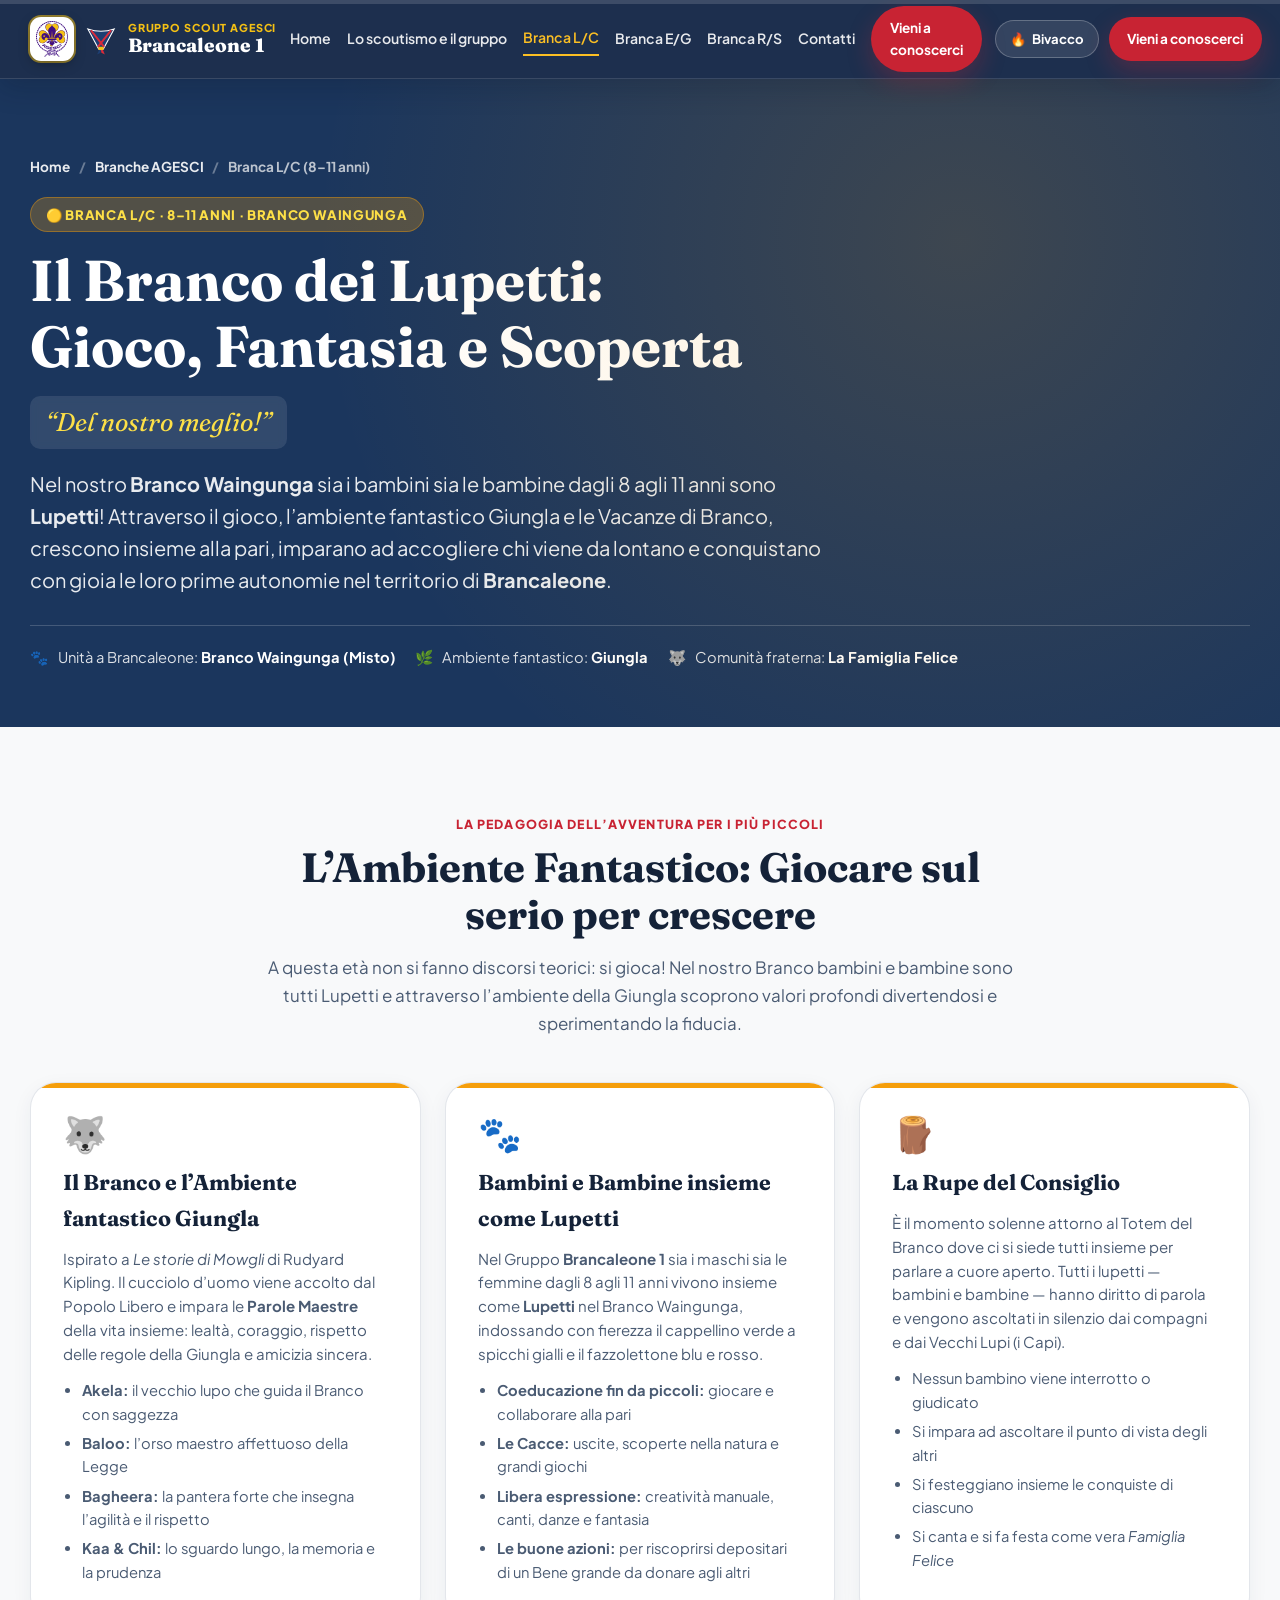
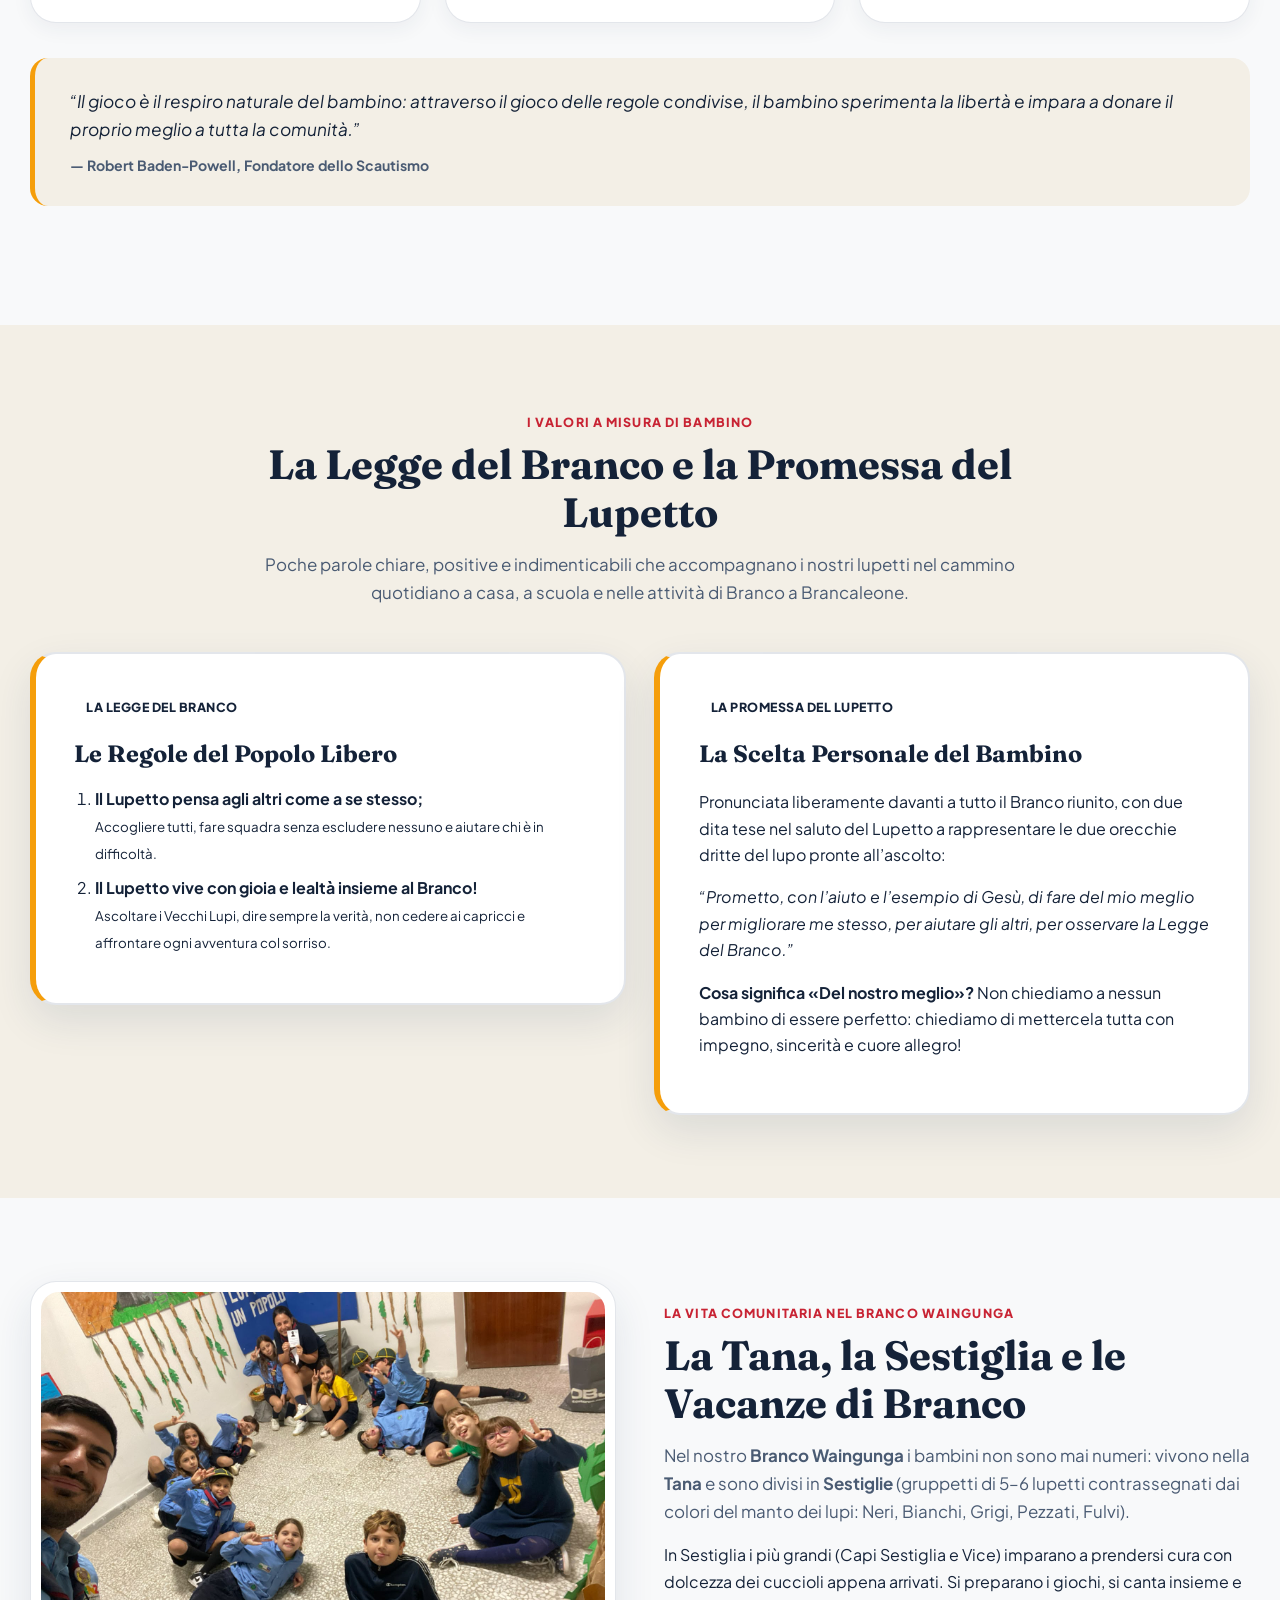
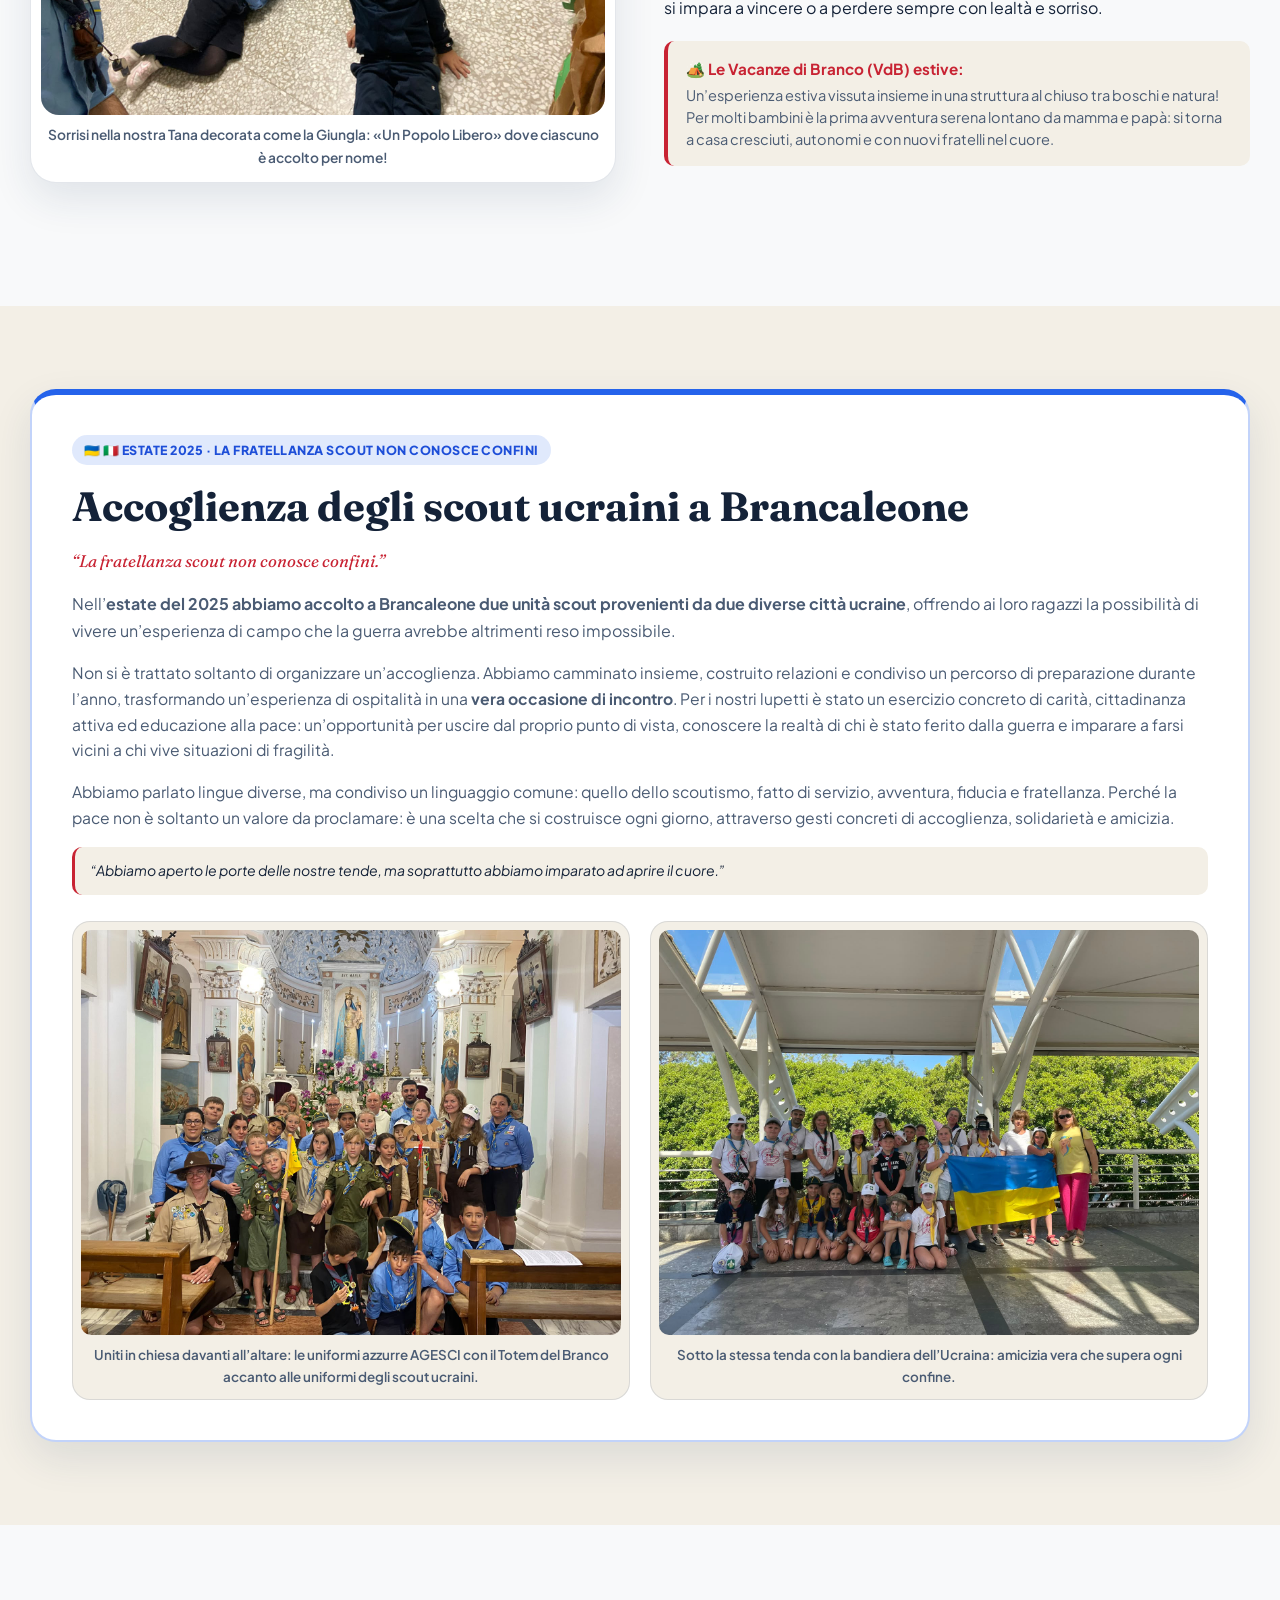
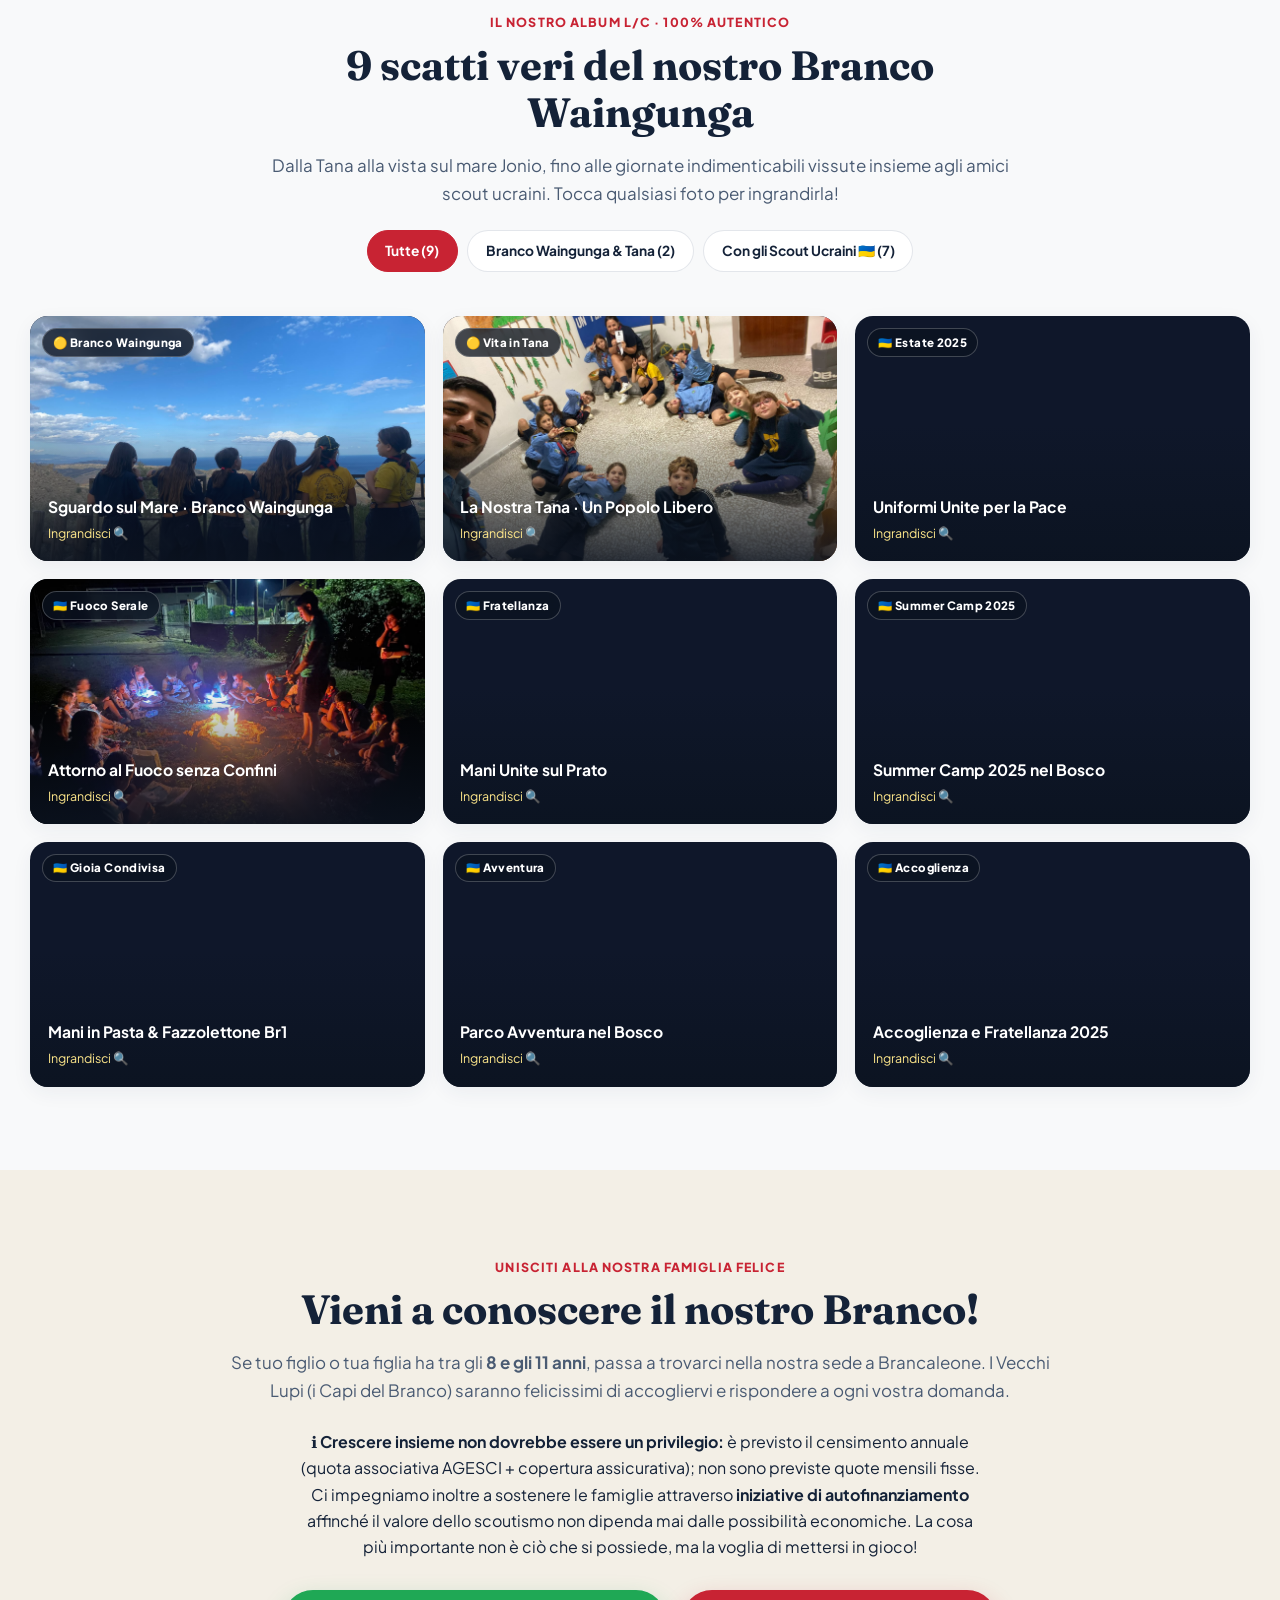
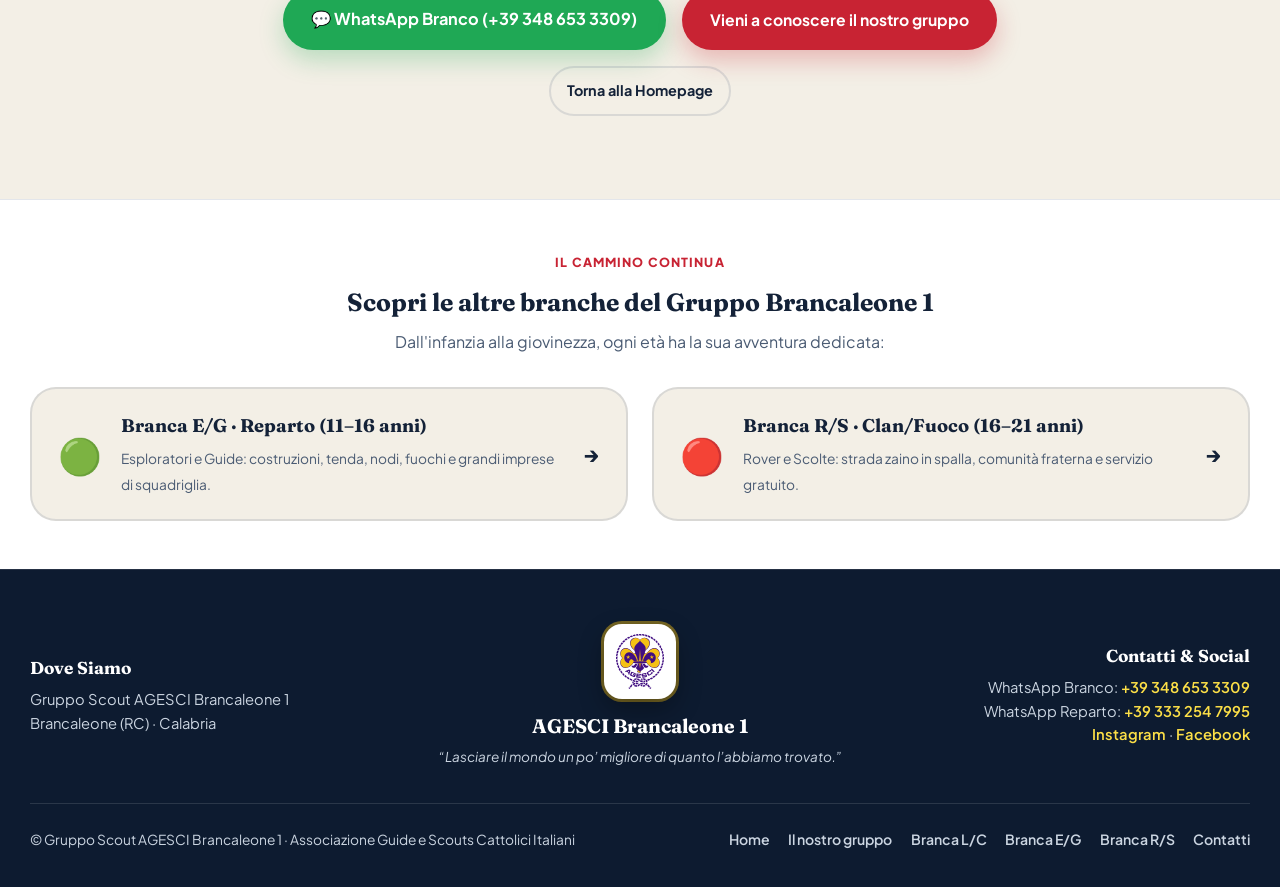
==== commit 489ea9f0: "Aggiornamento sito" ====
--- a/codice/branco.html
+++ b/codice/branco.html
@@ -110,7 +110,7 @@
 
         <p class="branch-hero__lead">
           Nel nostro <strong>Branco Waingunga</strong> sia i bambini sia le bambine dagli 8 agli 11 anni sono
-          <strong>Lupetti</strong>! Attraverso il grande gioco, i racconti della Giungla di Seeonee
+          <strong>Lupetti</strong>! Attraverso il gioco, l’ambiente fantastico Giungla
           e le Vacanze di Branco, crescono insieme alla pari, imparano ad accogliere chi viene da lontano e conquistano con gioia le
           loro prime autonomie nel territorio di <strong>Brancaleone</strong>.
         </p>
@@ -122,7 +122,7 @@
           </div>
           <div class="branch-hero__meta-item">
             <span>🌿</span>
-            <span>Ambiente Fantastico: <strong>La Giungla di Seeonee</strong></span>
+            <span>Ambiente fantastico: <strong>Giungla</strong></span>
           </div>
           <div class="branch-hero__meta-item">
             <span>🐺</span>
@@ -148,7 +148,7 @@
           <article class="branch-card branch-card--lc">
             <div class="branch-card__bar"></div>
             <div class="branch-card__icon" aria-hidden="true">🐺</div>
-            <h3>Il Branco e i Racconti della Giungla</h3>
+            <h3>Il Branco e l’Ambiente fantastico Giungla</h3>
             <p>
               Ispirato a <em>Le storie di Mowgli</em> di Rudyard Kipling. Il cucciolo d’uomo viene
               accolto dal Popolo Libero e impara le <strong>Parole Maestre</strong> della vita insieme:
@@ -173,9 +173,9 @@
             </p>
             <ul>
               <li><strong>Coeducazione fin da piccoli:</strong> giocare e collaborare alla pari</li>
-              <li><strong>Le Grandi Cacce:</strong> uscite, scoperte nella natura e giochi di pista</li>
-              <li><strong>Mani Abili:</strong> creatività manuale, canti, espressione e fantasia</li>
-              <li><strong>Il Fiore Rosso:</strong> la gioia dei racconti e dei canti attorno al fuoco</li>
+              <li><strong>Le Cacce:</strong> uscite, scoperte nella natura e grandi giochi</li>
+              <li><strong>Libera espressione:</strong> creatività manuale, canti, danze e fantasia</li>
+              <li><strong>Le buone azioni:</strong> per riscoprirsi depositari di un Bene grande da donare agli altri</li>
             </ul>
           </article>
 
@@ -241,10 +241,7 @@
               del Lupetto a rappresentare le due orecchie dritte del lupo pronte all’ascolto:
             </p>
             <p>
-              <em>
-                “Prometto, con l’aiuto e l’esempio di Gesù, di fare del mio meglio nel migliorare me stesso,
-                nell’aiutare gli altri, nell’osservare la Legge del Branco.”
-              </em>
+              <em>“Prometto, con l’aiuto e l’esempio di Gesù, di fare del mio meglio per migliorare me stesso, per aiutare gli altri, per osservare la Legge del Branco.”</em>
             </p>
             <p>
               <strong>Cosa significa «Del nostro meglio»?</strong> Non chiediamo a nessun bambino di
@@ -255,62 +252,8 @@
       </div>
     </section>
 
-    <!-- 3. PROGRESSIONE PERSONALE E SPECIALITÀ -->
+    <!-- 3. VITA INSIEME: LA TANA, LA SESTIGLIA E LE VACANZE DI BRANCO -->
     <section class="section">
-      <div class="container">
-        <div class="section-header reveal">
-          <span class="section-kicker">Crescere passo dopo passo</span>
-          <h2 class="section-title">La Pista del Lupetto: Zampe, Prede e Specialità</h2>
-          <p class="section-subtitle">
-            Ogni lupetto è unico: ha talenti diversi, ritmi diversi e passioni proprie. La pista personale
-            nel Branco valorizza le qualità di ciascun bambino e bambina senza mai metterli in competizione.
-          </p>
-        </div>
-
-        <div class="branch-grid-3 reveal">
-          <article class="branch-card branch-card--lc">
-            <div class="branch-card__bar"></div>
-            <div class="branch-card__icon" aria-hidden="true">🐾</div>
-            <h3>Dal Cucciolo alle Zampe</h3>
-            <p>
-              La pista comincia come <em>Cucciolo</em> fino alla Promessa (<em>Zampa Tenera</em>), per poi conquistare la
-              <strong>Prima Zampa</strong> (aprire gli occhi e scoprire la vita del Branco), la <strong>Seconda Zampa</strong>
-              (rendersi abili e autonomi) e la <strong>Terza Zampa</strong> (aiutare i più piccoli ed essere d’esempio).
-            </p>
-          </article>
-
-          <article class="branch-card branch-card--lc">
-            <div class="branch-card__bar"></div>
-            <div class="branch-card__icon" aria-hidden="true">🎯</div>
-            <h3>Le Prede personali</h3>
-            <p>
-              La «Preda» è un piccolo impegno concreto concordato col Capo (es. tenere in ordine la propria
-              cameretta, aiutare un compagno timido a scuola, imparare ad allacciarsi le scarpe da solo).
-              Conquistarla dona un'immensa autostima al bambino!
-            </p>
-          </article>
-
-          <article class="branch-card branch-card--lc">
-            <div class="branch-card__bar"></div>
-            <div class="branch-card__icon" aria-hidden="true">🏅</div>
-            <h3>Le Specialità L/C</h3>
-            <p>
-              Distintivi triangolari cuciti sulla manica della camicia azzurra che premiano una capacità
-              sviluppata con dedizione:
-            </p>
-            <ul>
-              <li><strong>Mani Abili:</strong> disegno, piccoli lavoretti con legno e carta</li>
-              <li><strong>Amico degli Animali &amp; Natura:</strong> cura del cane, delle piante</li>
-              <li><strong>Cantore &amp; Animatore:</strong> canti, chitarra, bans di festa</li>
-              <li><strong>Atleta &amp; Pronto Soccorso:</strong> destrezza, igiene e cura</li>
-            </ul>
-          </article>
-        </div>
-      </div>
-    </section>
-
-    <!-- 4. VITA INSIEME: LA TANA, LA SESTIGLIA E LE VACANZE DI BRANCO -->
-    <section class="section section--tinted">
       <div class="container">
         <div class="stereotipi-intro-grid reveal">
           <figure class="stereotipi-banner-photo">
@@ -340,7 +283,7 @@
             <div class="odoo-myth-box" style="margin-top: 1.2rem">
               <strong class="odoo-myth-box__myth">🏕️ Le Vacanze di Branco (VdB) estive:</strong>
               <p>
-                Un’esperienza estiva vissuta insieme in casa di caccia tra boschi e natura! Per molti bambini
+                Un’esperienza estiva vissuta insieme in una struttura al chiuso tra boschi e natura! Per molti bambini
                 è la prima avventura serena lontano da mamma e papà: si torna a casa cresciuti, autonomi e con nuovi fratelli nel cuore.
               </p>
             </div>
@@ -349,8 +292,8 @@
       </div>
     </section>
 
-    <!-- 5. ESTATE 2025: L'ACCOGLIENZA DEGLI SCOUT UCRAINI (ESCLUSIVA NELLA PAGINA DEL BRANCO) -->
-    <section class="section" id="ospitalita-ucraina">
+    <!-- 4. ESTATE 2025: L'ACCOGLIENZA DEGLI SCOUT UCRAINI (ESCLUSIVA NELLA PAGINA DEL BRANCO) -->
+    <section class="section section--tinted" id="ospitalita-ucraina">
       <div class="container">
         <div class="ukraine-feature-box reveal">
           <span class="branch-hub-card__tag" style="background: rgba(37, 99, 235, 0.14); color: #1d4ed8;">
@@ -410,8 +353,8 @@
       </div>
     </section>
 
-    <!-- 6. GALLERIA FOTOGRAFICA COMPLETA DEL BRANCO L/C (TUTTE LE 9 FOTO REALI) -->
-    <section class="section section--tinted" id="galleria-branco">
+    <!-- 5. GALLERIA FOTOGRAFICA COMPLETA DEL BRANCO L/C (TUTTE LE 9 FOTO REALI) -->
+    <section class="section" id="galleria-branco">
       <div class="container">
         <div class="section-header reveal">
           <span class="section-kicker">Il nostro album L/C · 100% autentico</span>
@@ -470,10 +413,10 @@
             <button
               type="button"
               class="gallery-item__btn"
-              data-title="Il Fiore Rosso Serale con gli Amici Ucraini"
+              data-title="Attorno al Fuoco Serale con gli Amici Ucraini"
               data-desc="Attorno al fuoco serale delimitato dalle pietre: fazzolettoni italiani e ucraini e la tradizionale camicia ricamata vyshyvanka."
             >
-              <span class="gallery-item__tag">🇺🇦 Fiore Rosso</span>
+              <span class="gallery-item__tag">🇺🇦 Fuoco Serale</span>
               <img src="../branco info/WhatsApp Image 2026-11-01 at 11.05.28 PM.jpeg" alt="Fuoco serale nel cerchio di pietre con lupetti e ragazzi ucraini" width="1600" height="1200" loading="lazy" decoding="async" />
               <span class="gallery-item__overlay"><strong>Attorno al Fuoco senza Confini</strong><small>Ingrandisci 🔍</small></span>
             </button>
@@ -514,7 +457,7 @@
             >
               <span class="gallery-item__tag">🇺🇦 Gioia Condivisa</span>
               <img src="../branco info/WhatsApp Image 2026-11-01 at 11.05.29 PM (2).jpeg" alt="Ragazzo ucraino sorridente col fazzolettone blu e rosso di Brancaleone 1 e le mani infarinate" width="1200" height="1600" loading="lazy" decoding="async" />
-              <span class="gallery-item__overlay"><strong>Mani Abili &amp; Fazzolettone Br1</strong><small>Ingrandisci 🔍</small></span>
+              <span class="gallery-item__overlay"><strong>Mani in Pasta &amp; Fazzolettone Br1</strong><small>Ingrandisci 🔍</small></span>
             </button>
           </figure>
 
@@ -547,8 +490,8 @@
       </div>
     </section>
 
-    <!-- 7. COME PARTECIPARE & TRASPARENZA COSTI -->
-    <section class="section">
+    <!-- 6. COME PARTECIPARE & TRASPARENZA COSTI -->
+    <section class="section section--tinted">
       <div class="container" style="max-width: 820px; text-align: center">
         <div class="reveal">
           <span class="section-kicker">Unisciti alla nostra Famiglia Felice</span>
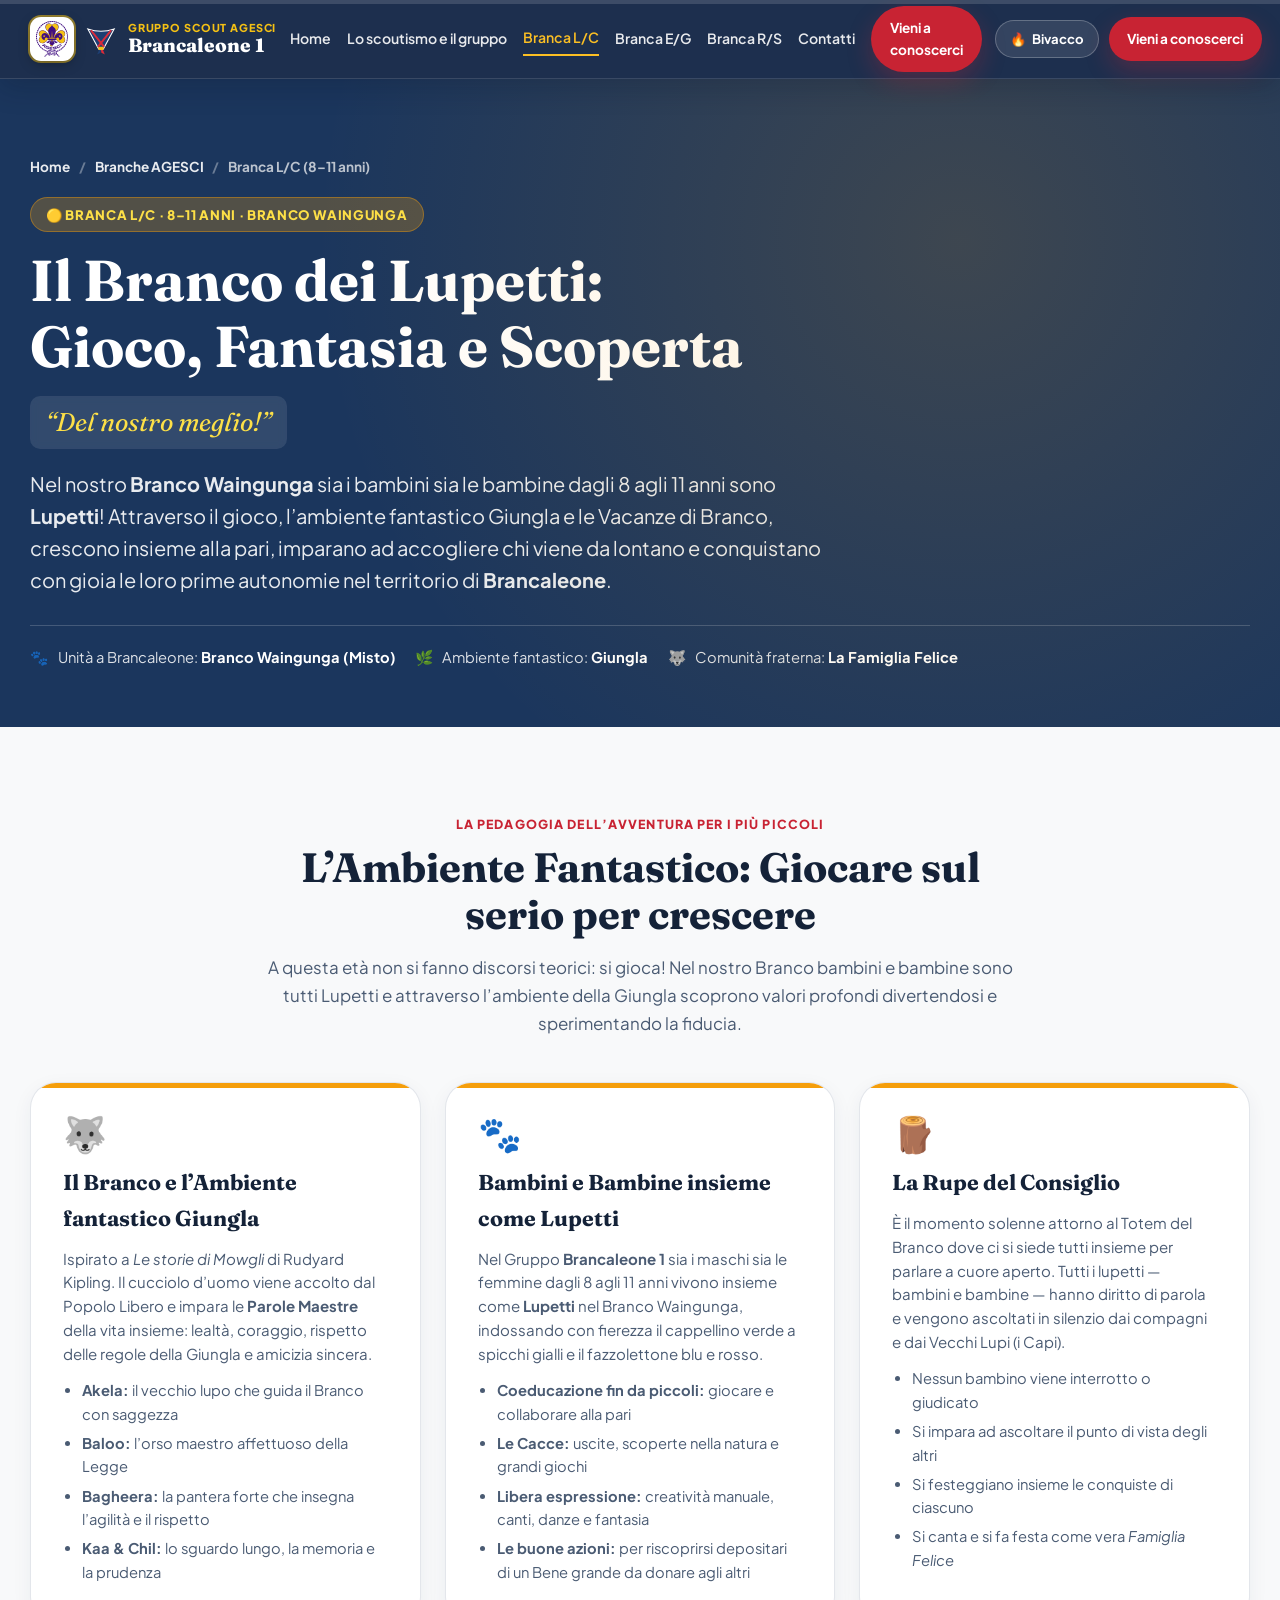
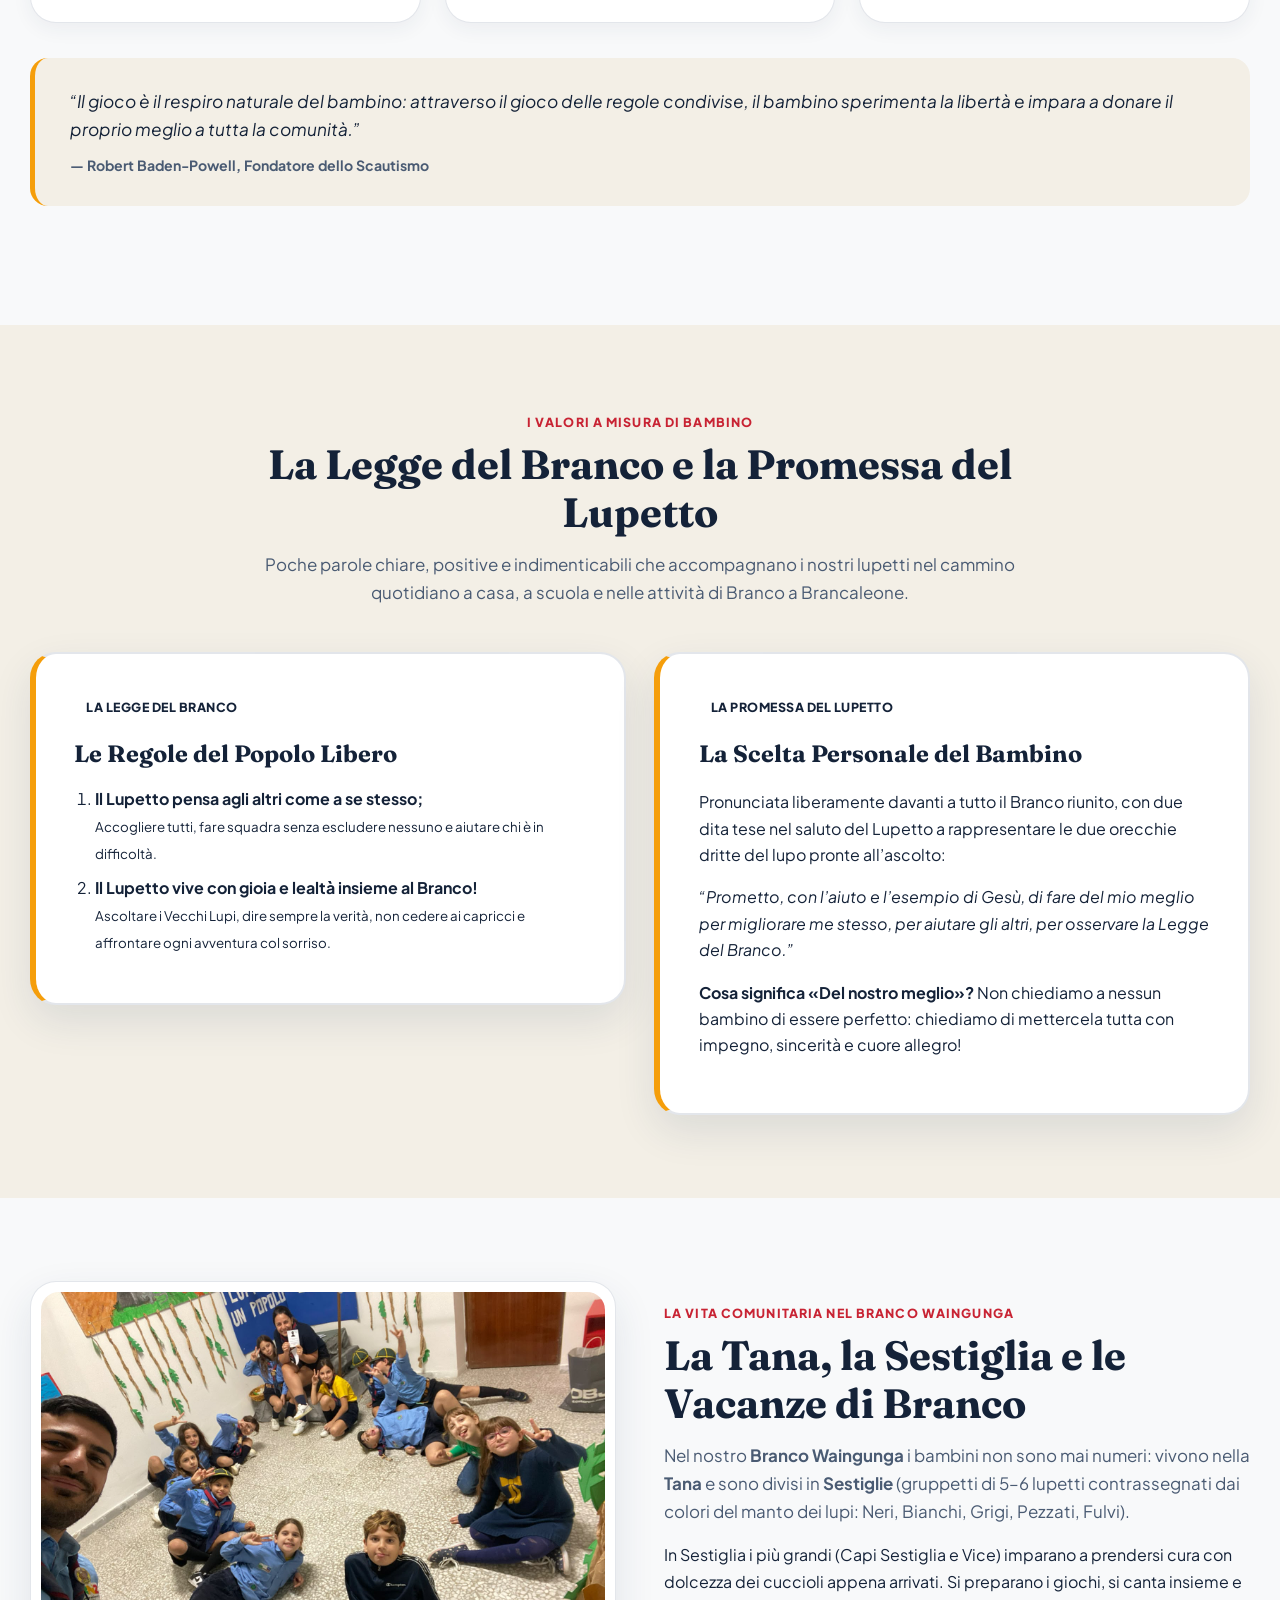
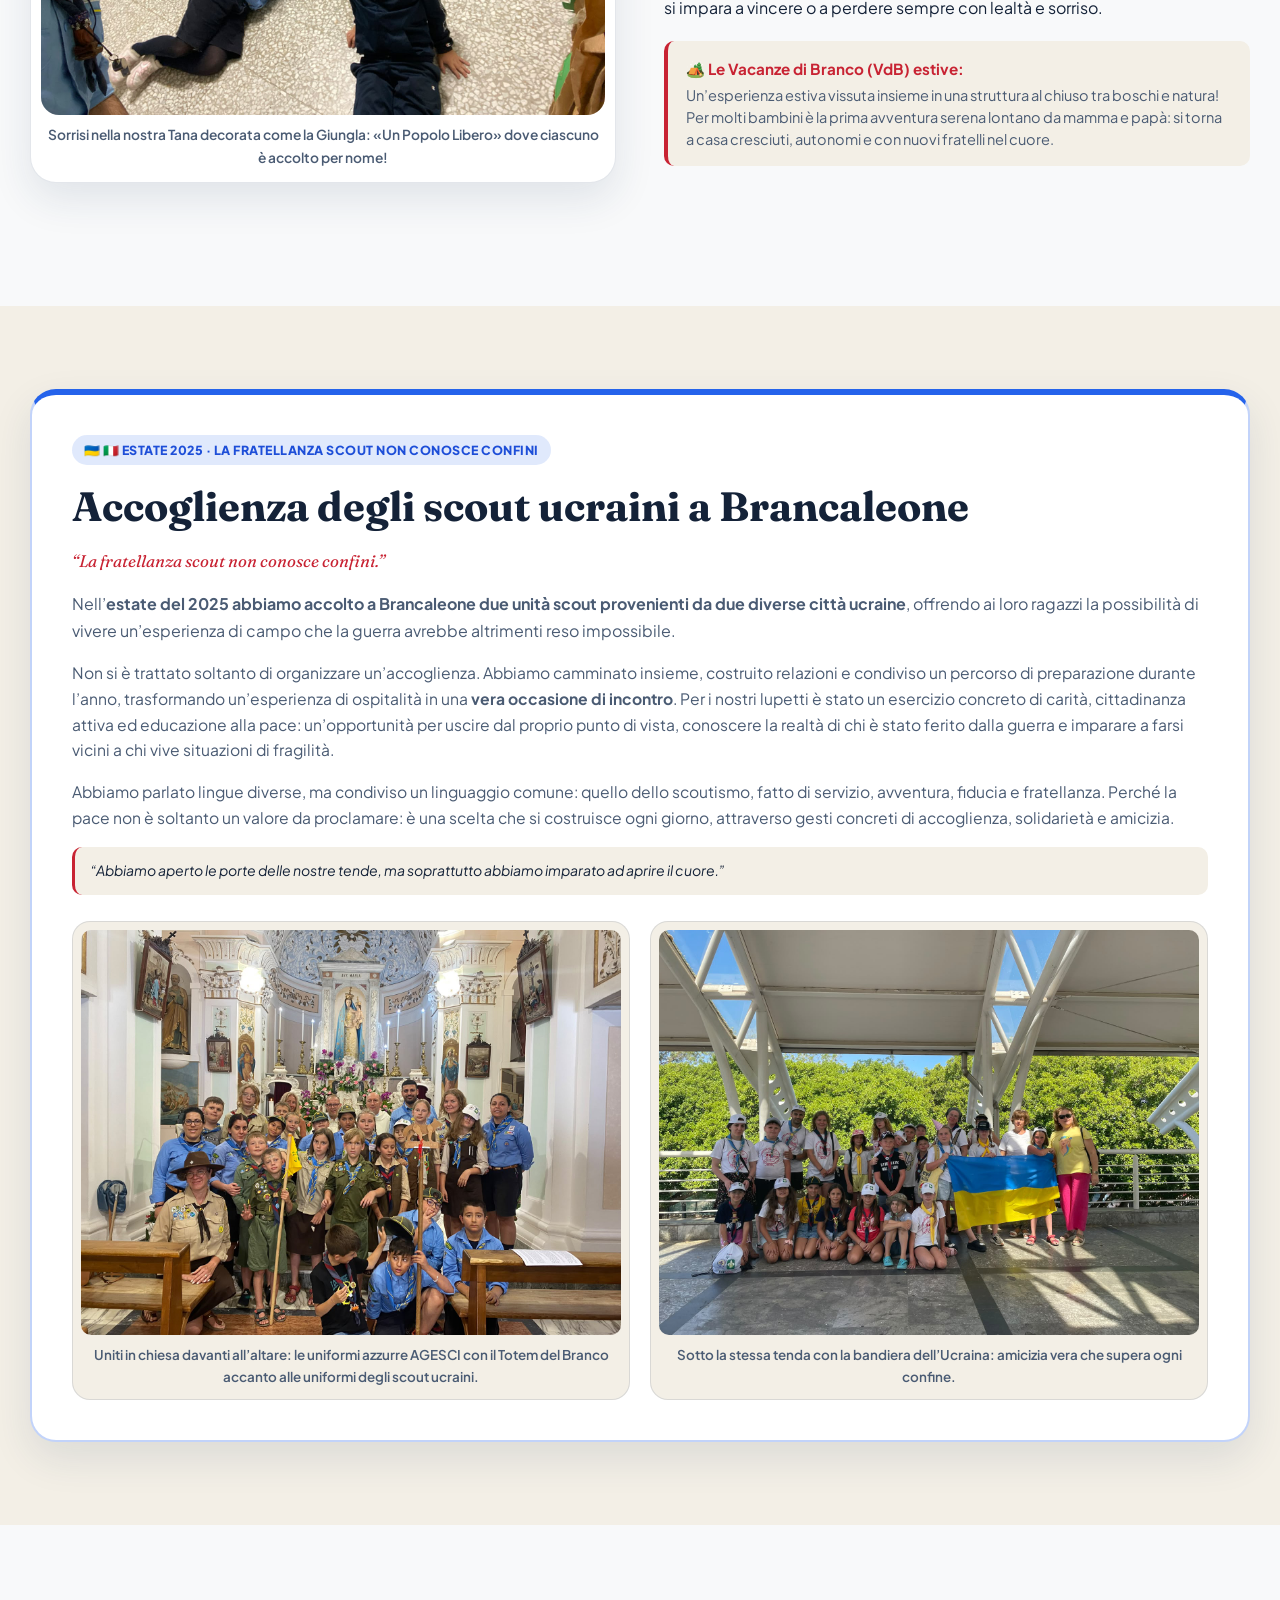
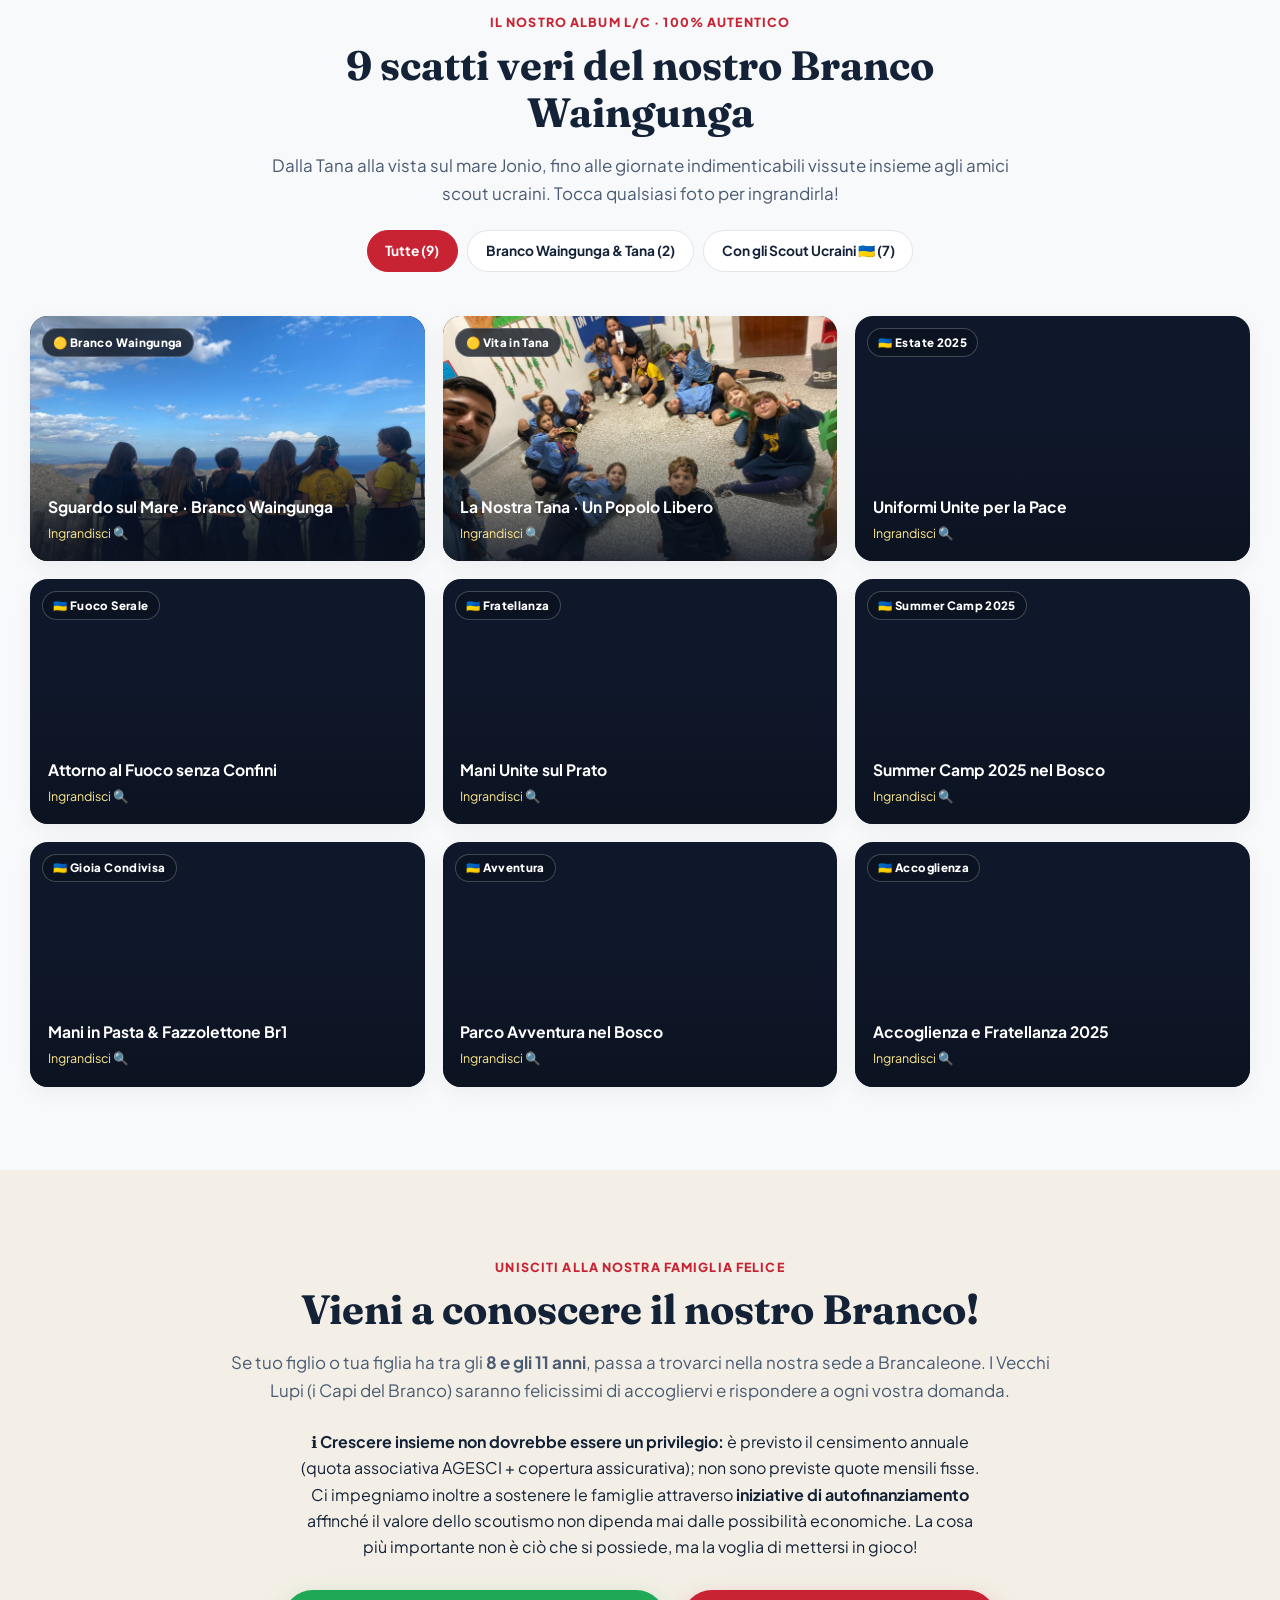
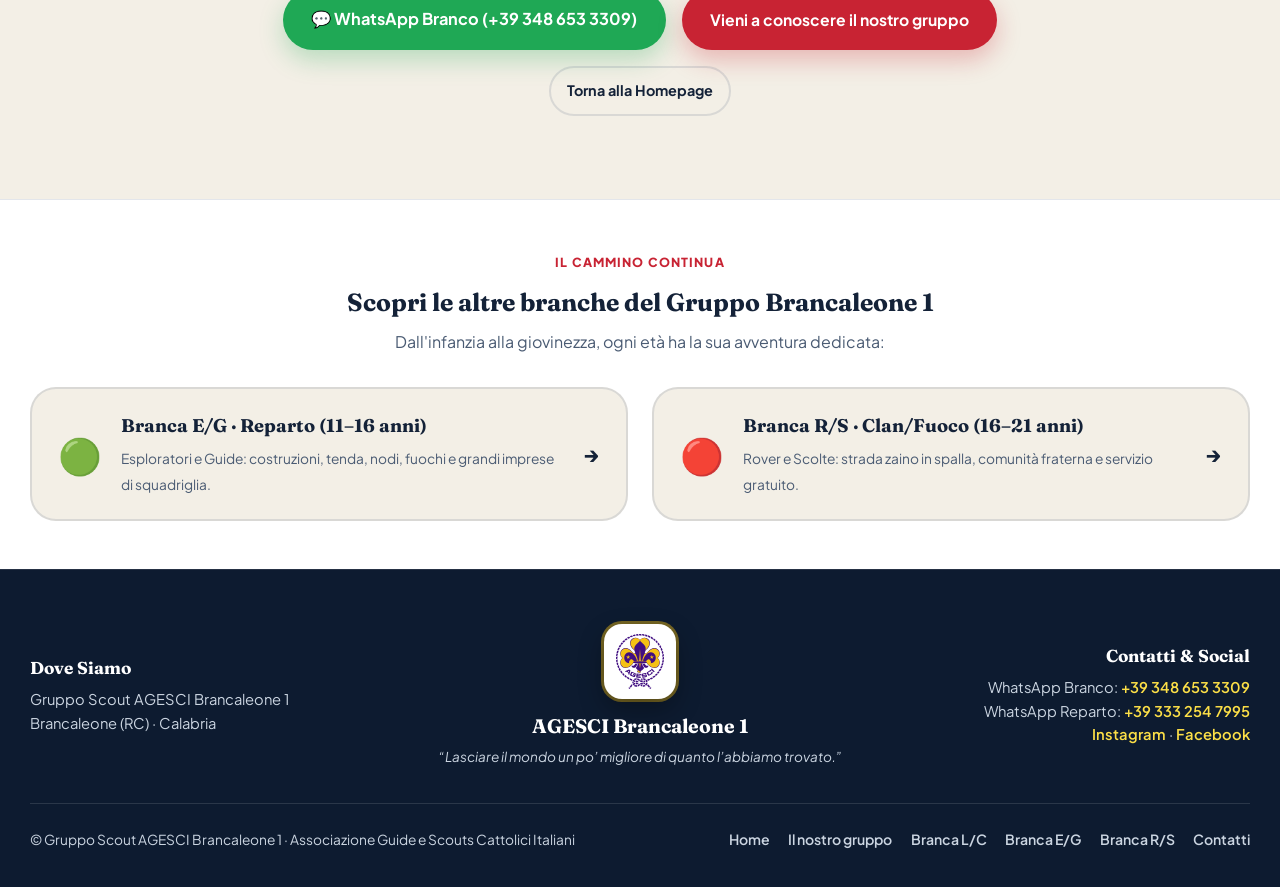
==== commit 17509bcd: "SEO Google: title, meta description, JSON-LD (AGESCI BR1 / Brancaleone Scout), sitemap.xml e robots." ====
--- a/codice/branco.html
+++ b/codice/branco.html
@@ -3,11 +3,13 @@
 <head>
   <meta charset="UTF-8" />
   <meta name="viewport" content="width=device-width, initial-scale=1.0" />
-  <title>Il Branco Waingunga — Lupetti (8–11 anni) · AGESCI Brancaleone 1</title>
+  <title>Branco Waingunga — Lupetti (8–11 anni) · AGESCI Brancaleone 1 (BR1)</title>
   <meta
     name="description"
-    content="Scopri il Branco Waingunga del Gruppo Scout AGESCI Brancaleone 1: gioco, fantasia e vita di Branco per bambini e bambine dagli 8 agli 11 anni, tutti insieme come Lupetti. Del nostro meglio!"
+    content="Scopri il Branco Waingunga del Gruppo Scout AGESCI Brancaleone 1 (AGESCI BR1): gioco, fantasia e vita di Branco a Brancaleone per bambini e bambine dagli 8 agli 11 anni."
   />
+  <meta name="robots" content="index, follow" />
+  <link rel="canonical" href="https://semelscoutsemperscout26-cell.github.io/SCOUTBR1/codice/branco.html" />
   <link rel="icon" type="image/svg+xml" href="AGESCI.svg" />
 
   <link rel="preconnect" href="https://fonts.googleapis.com" />
